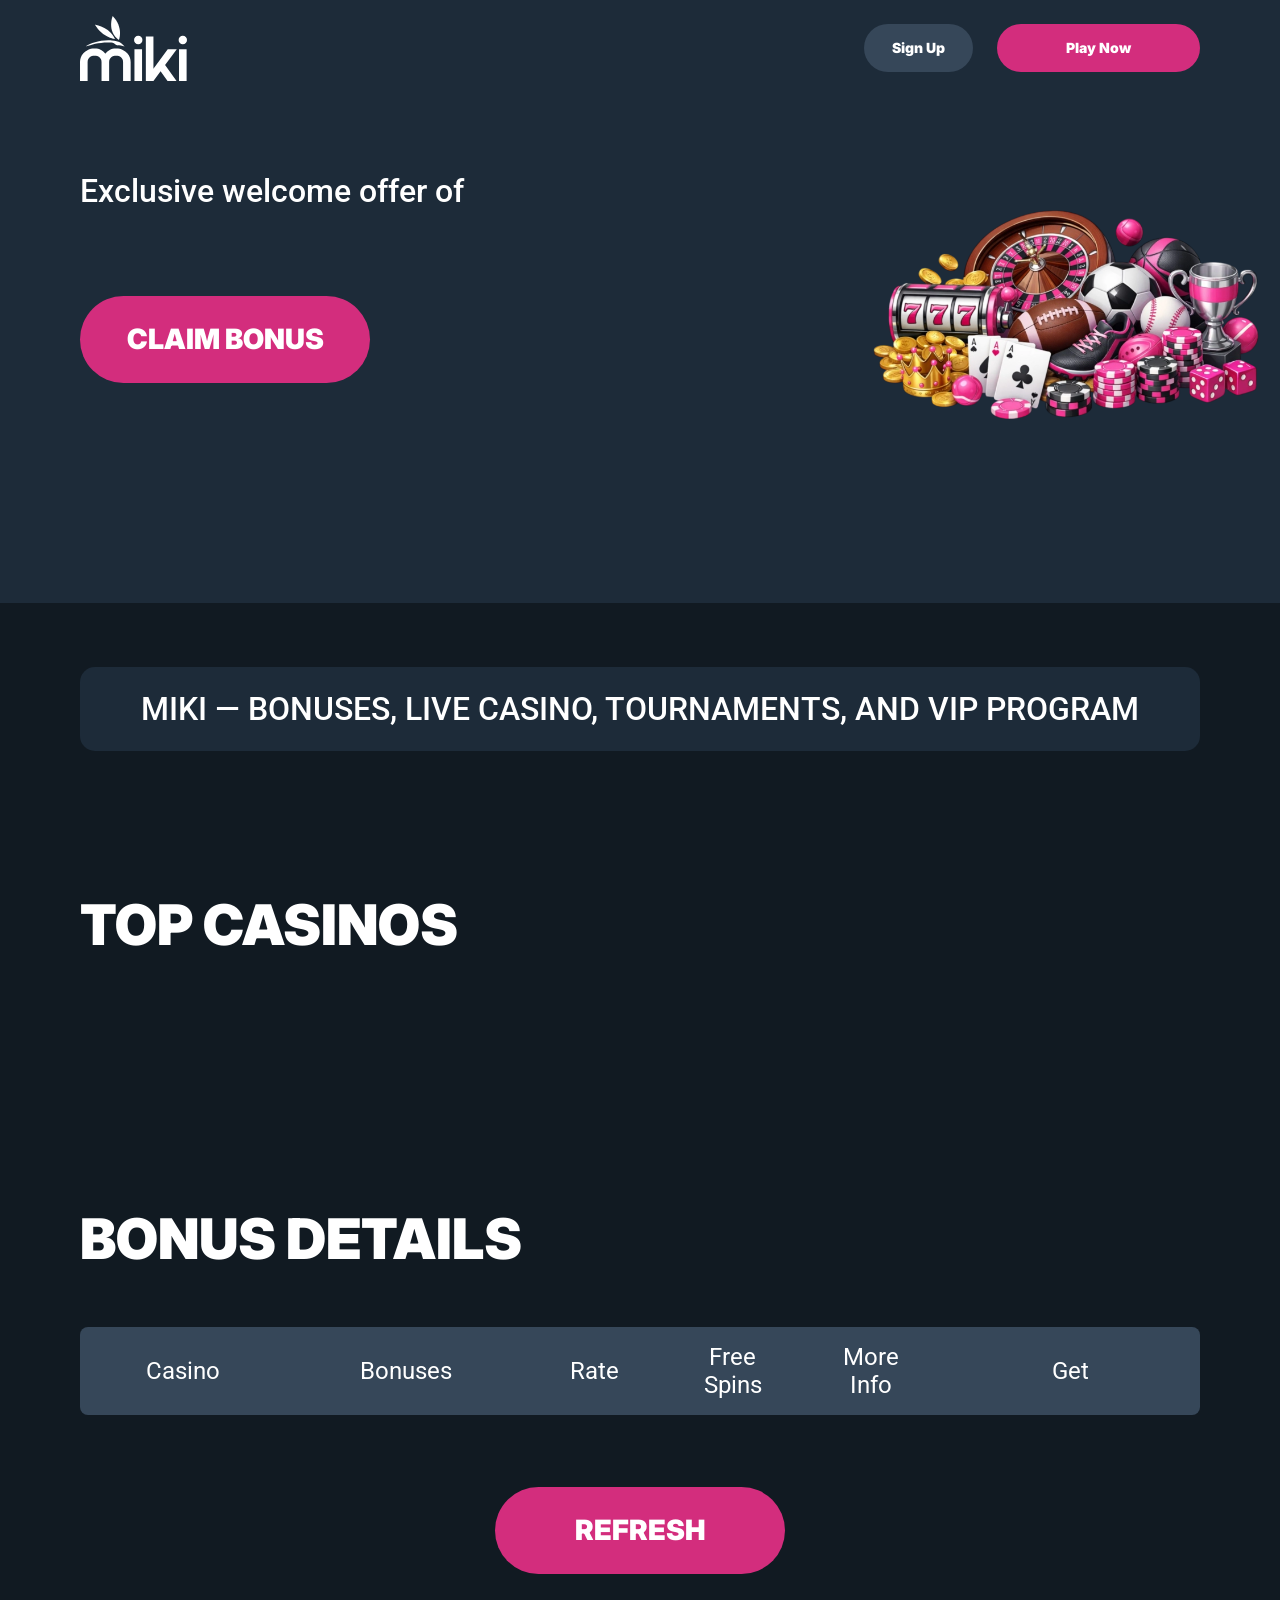
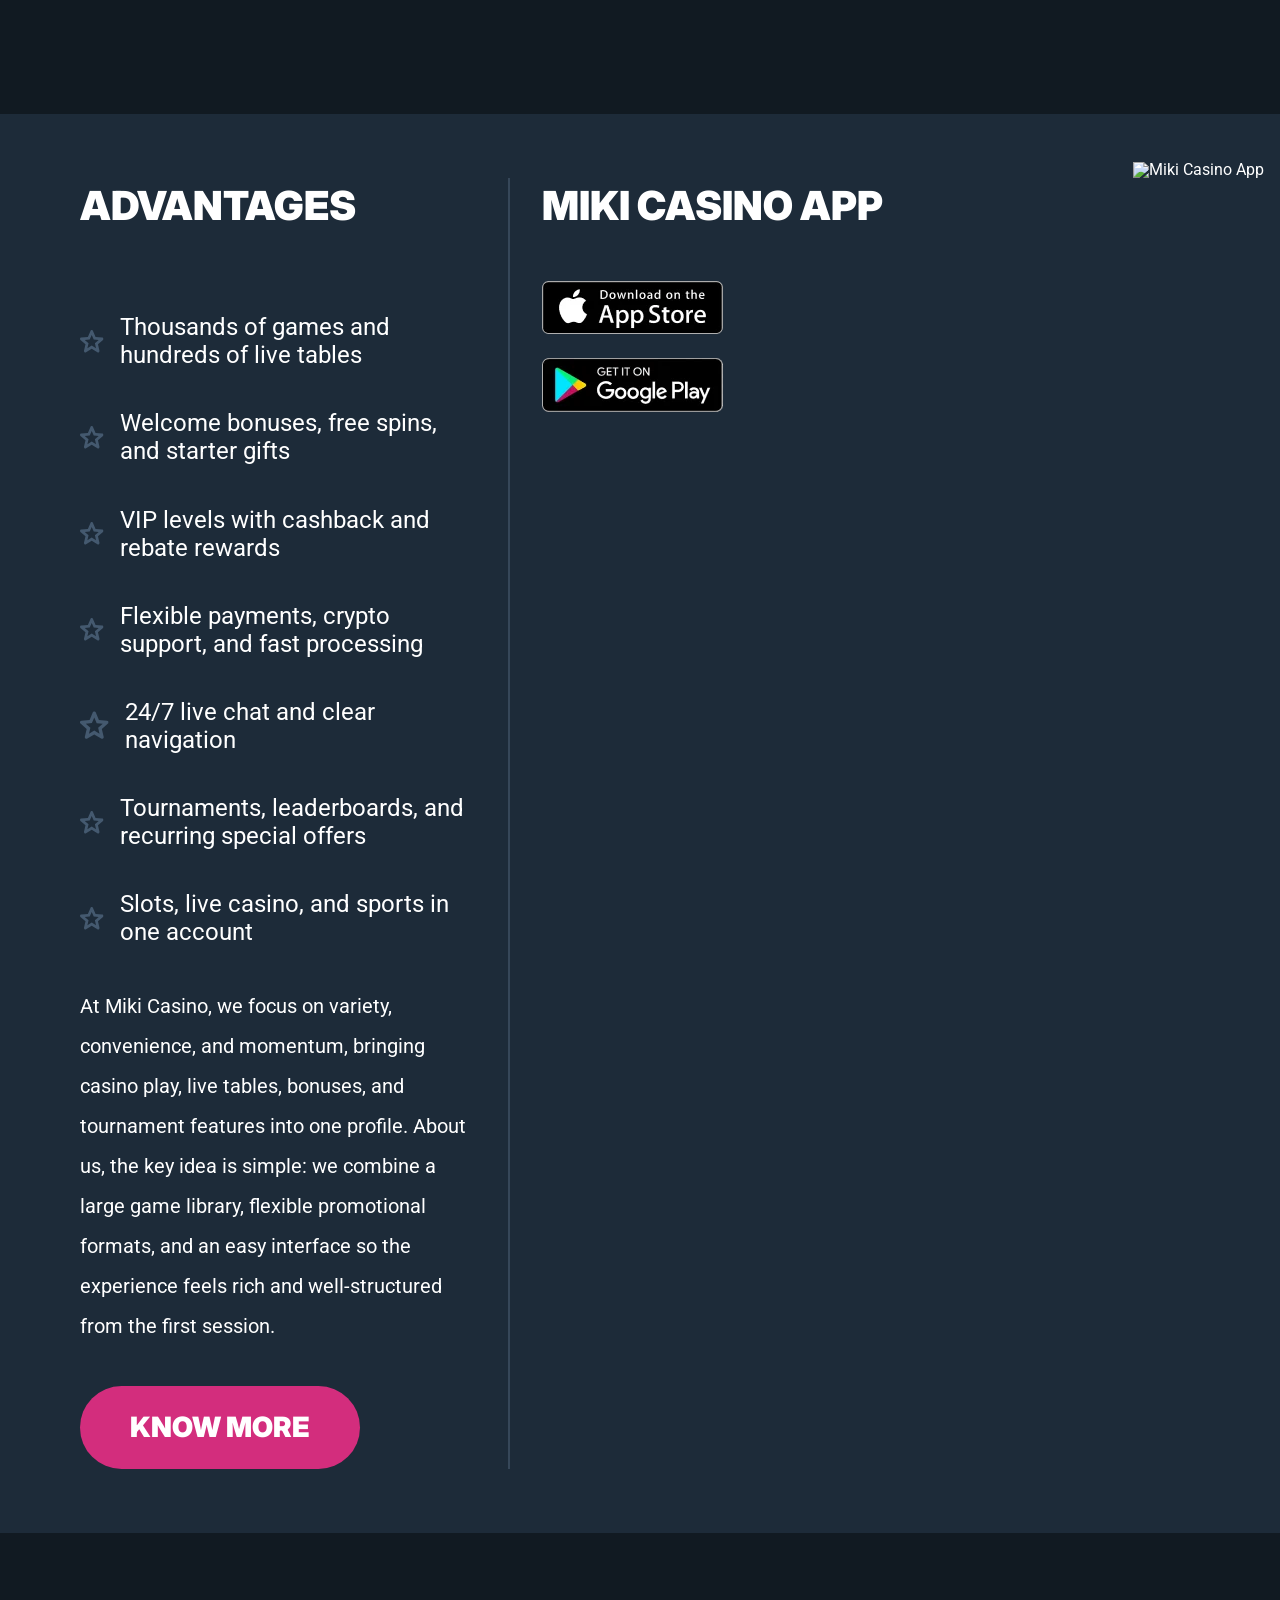
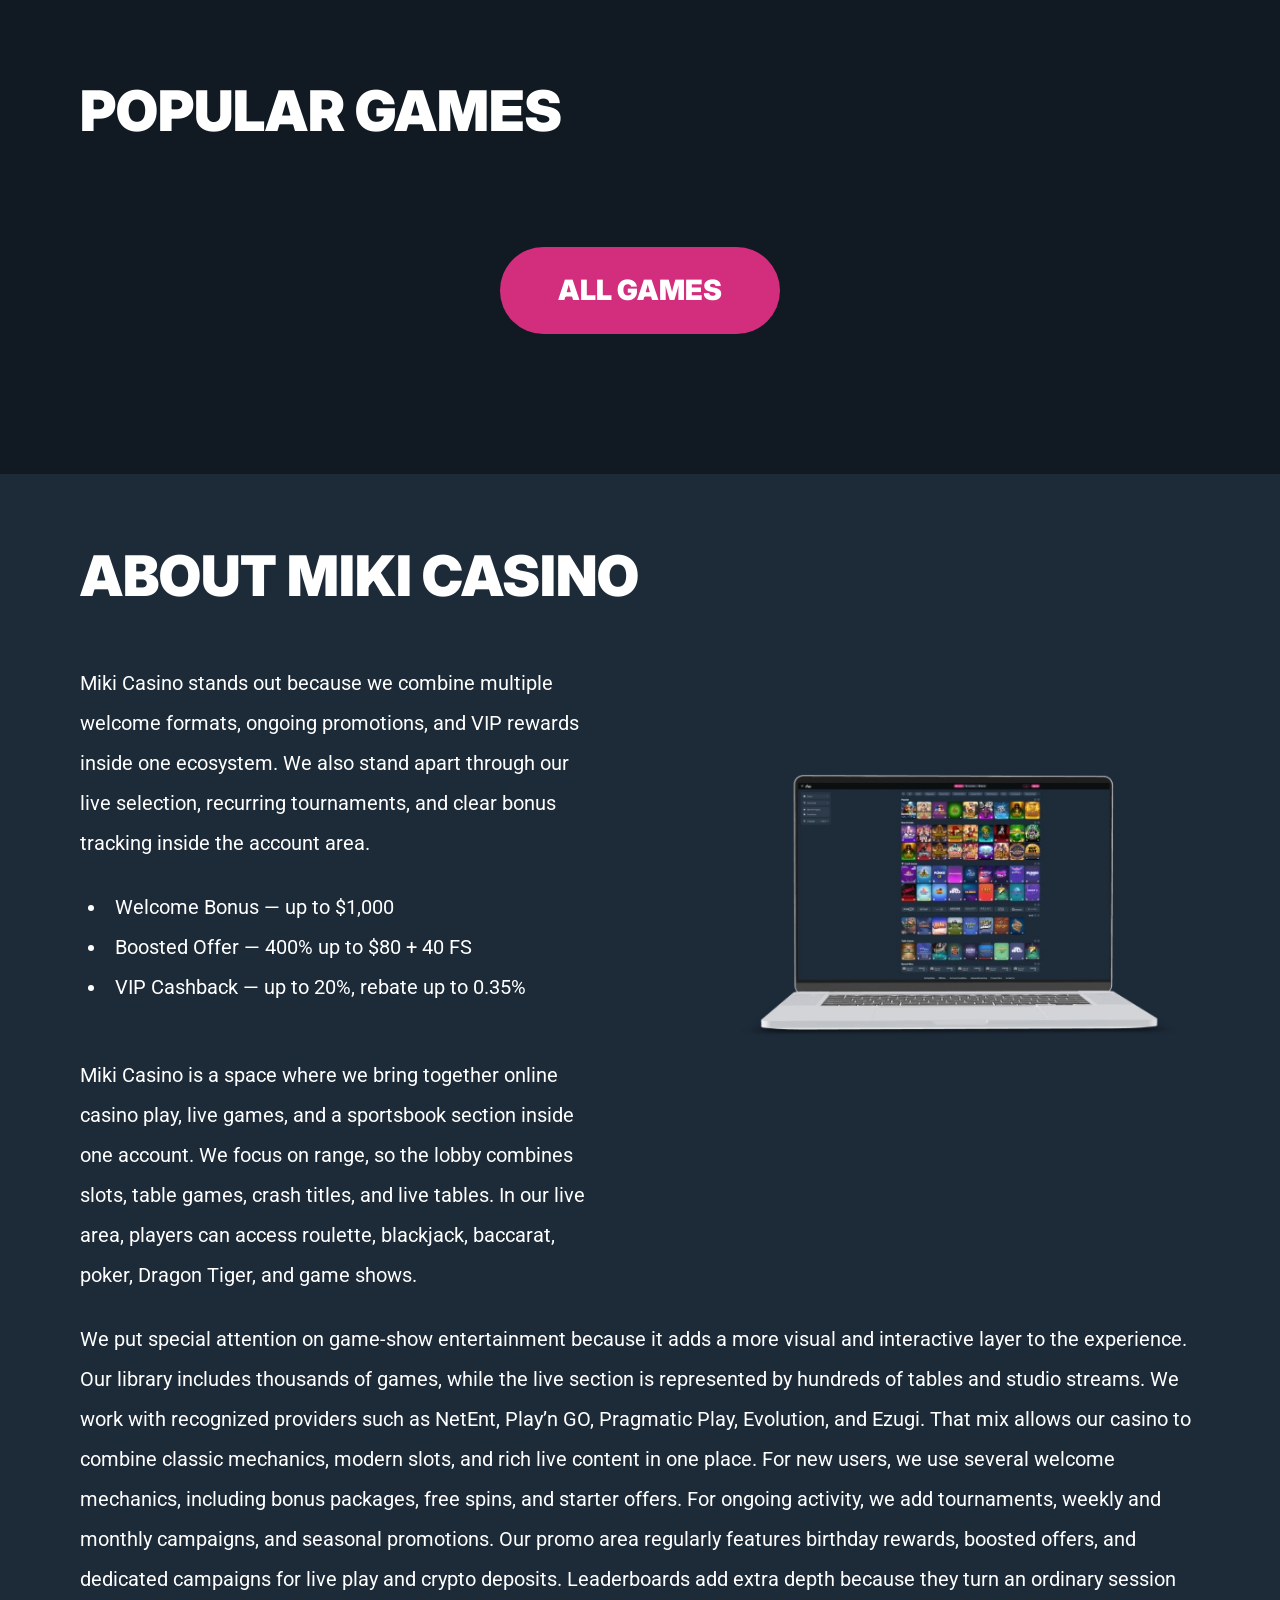
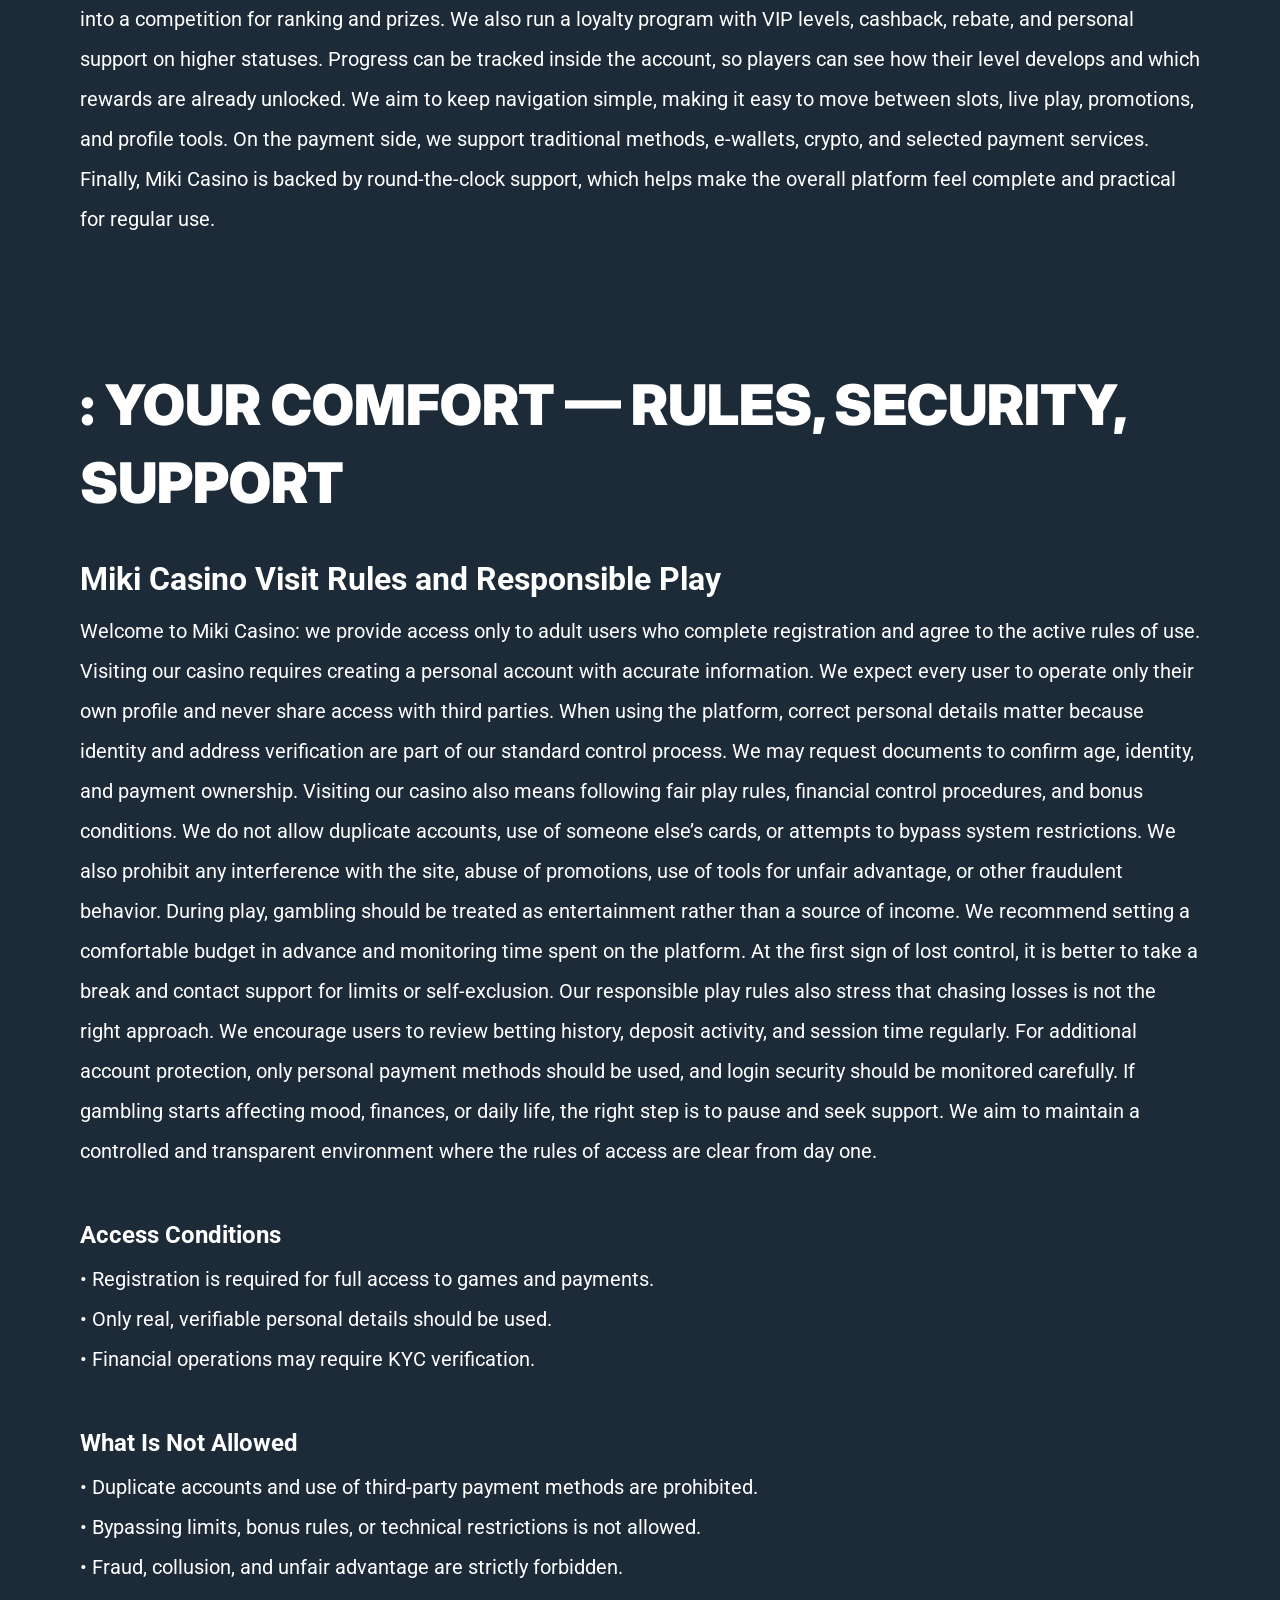
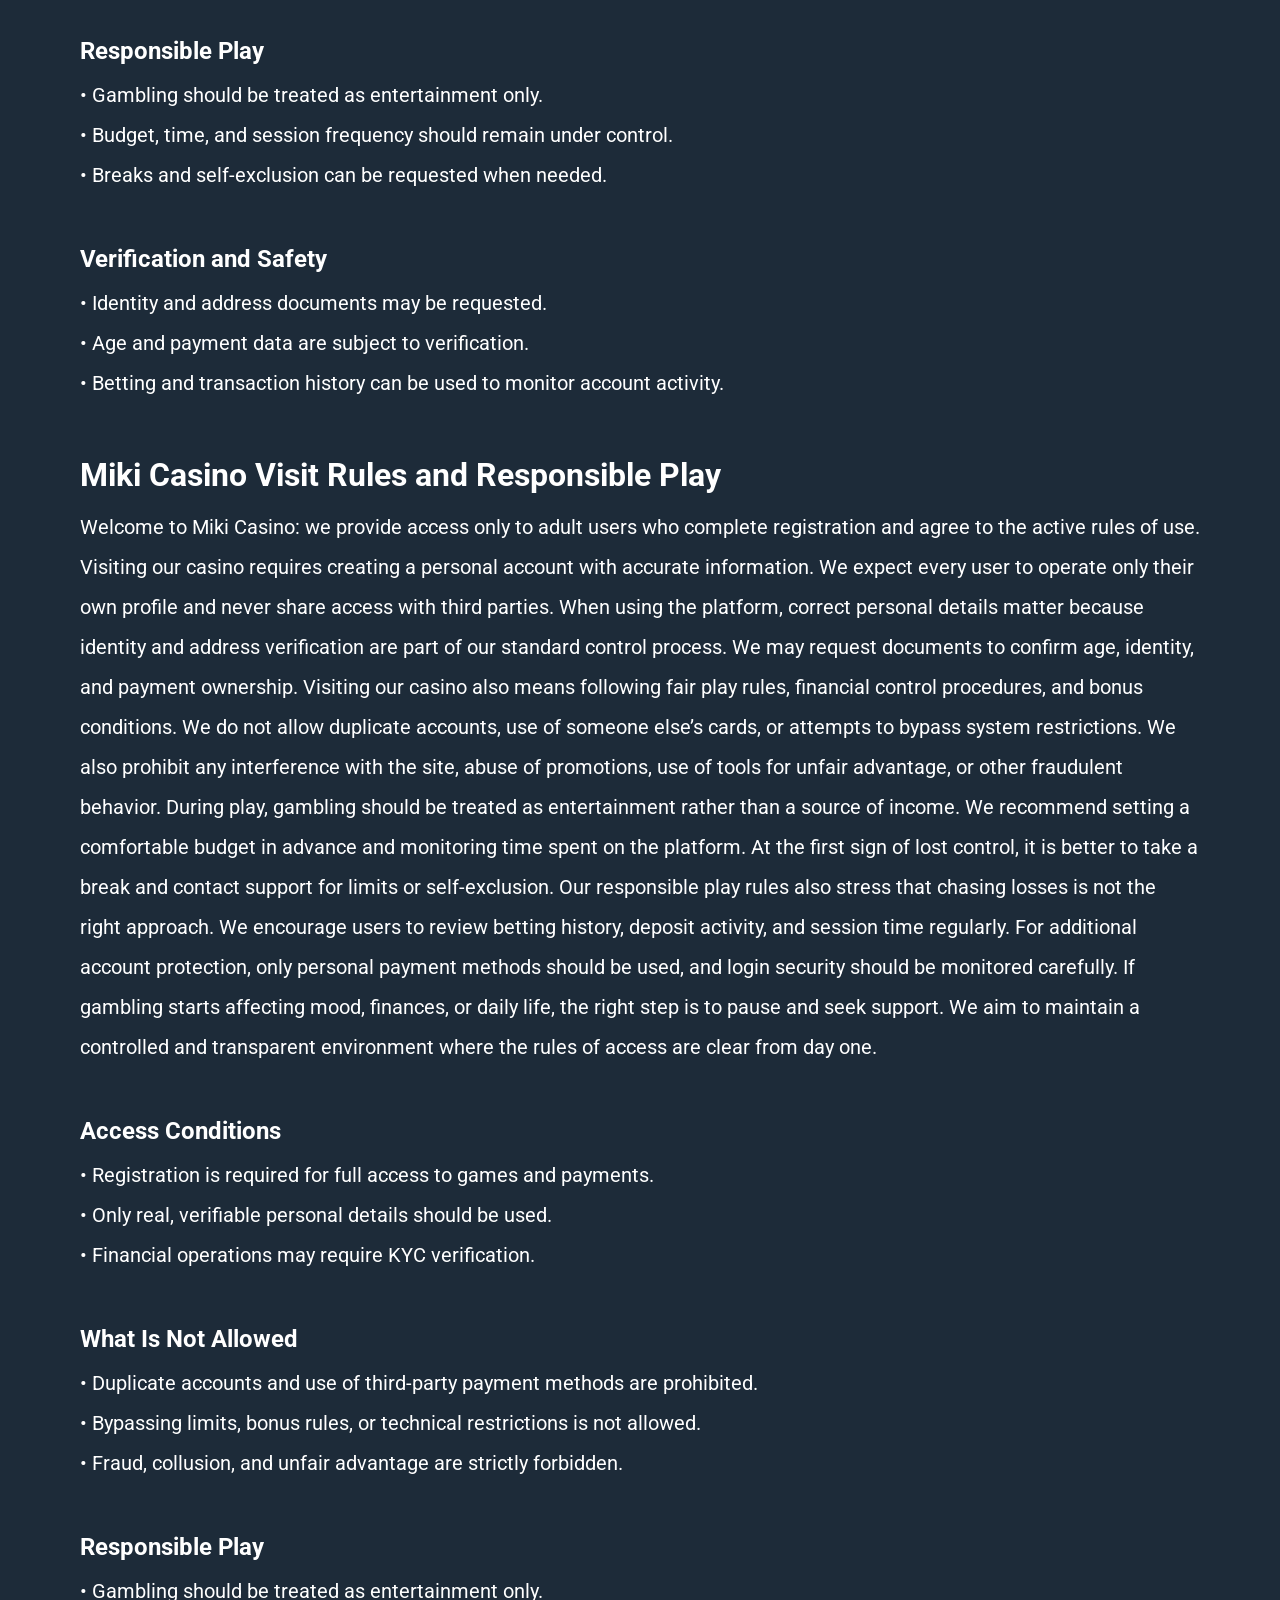
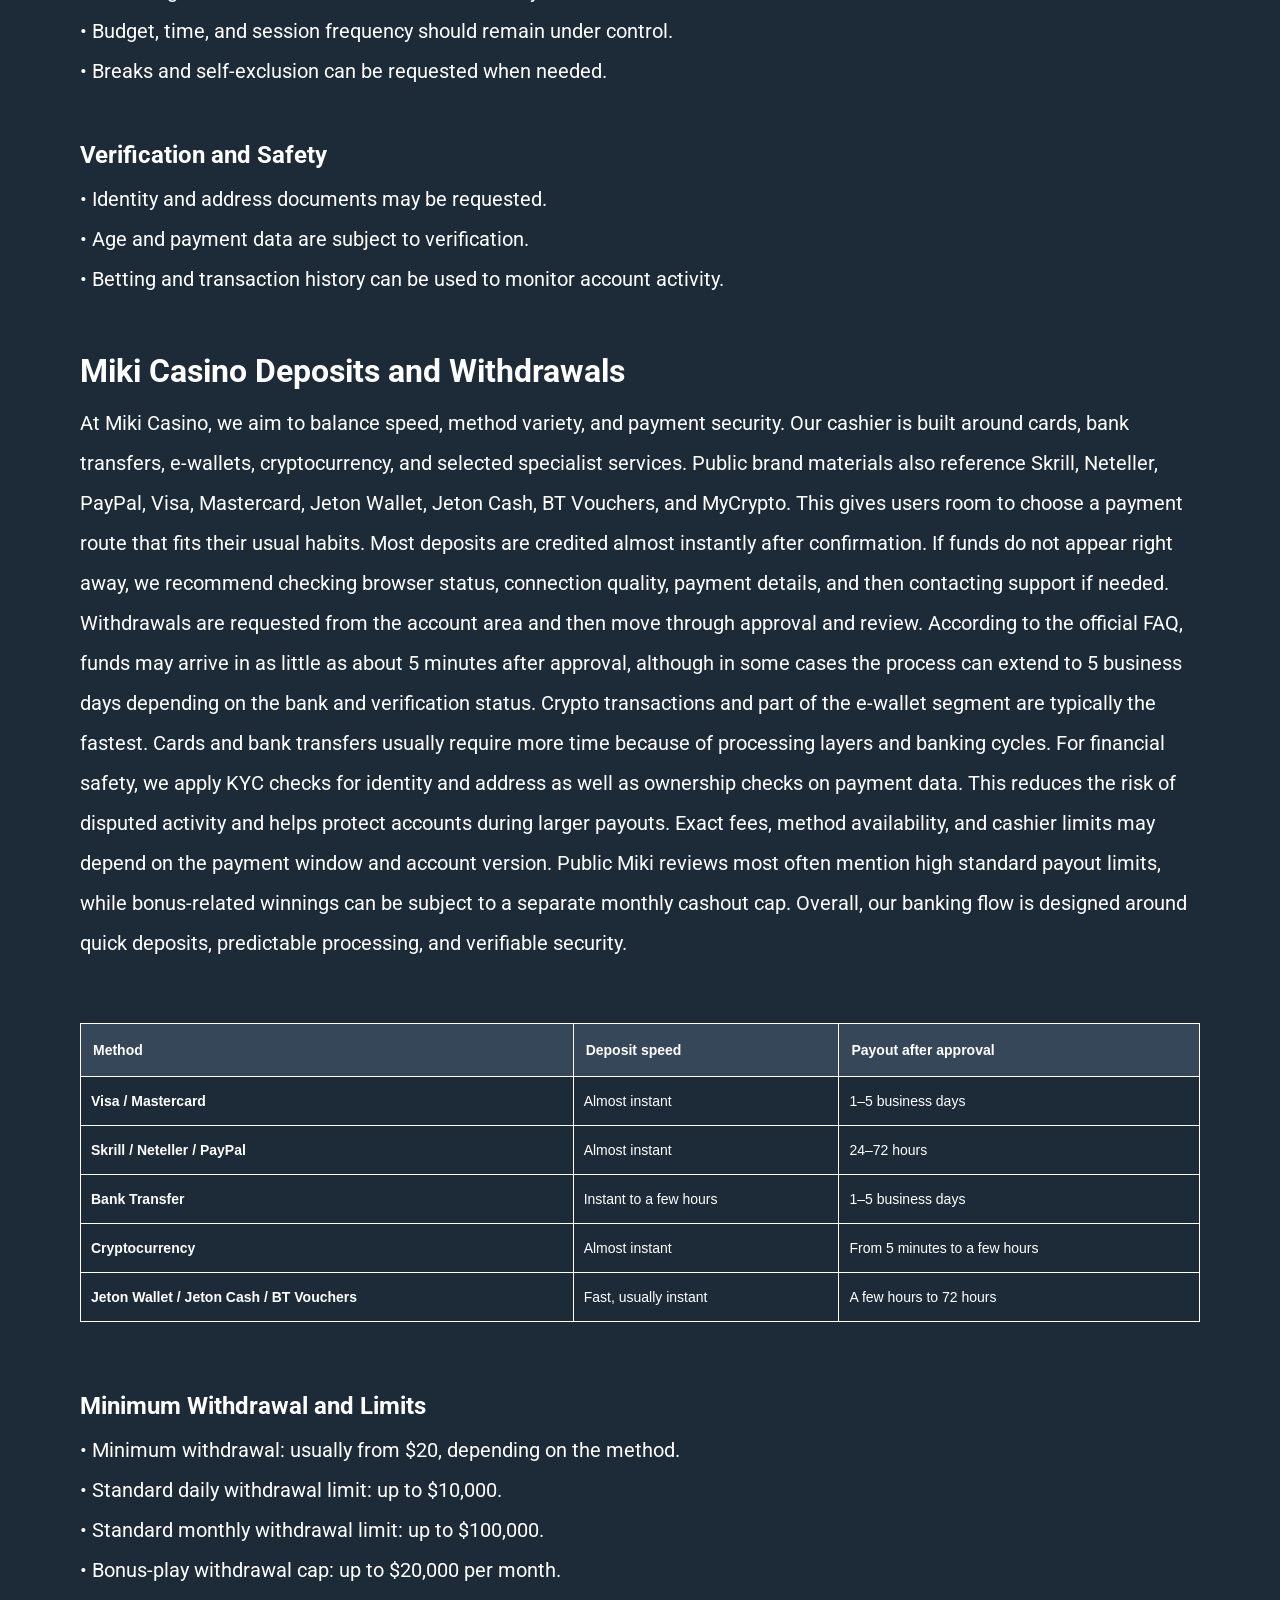
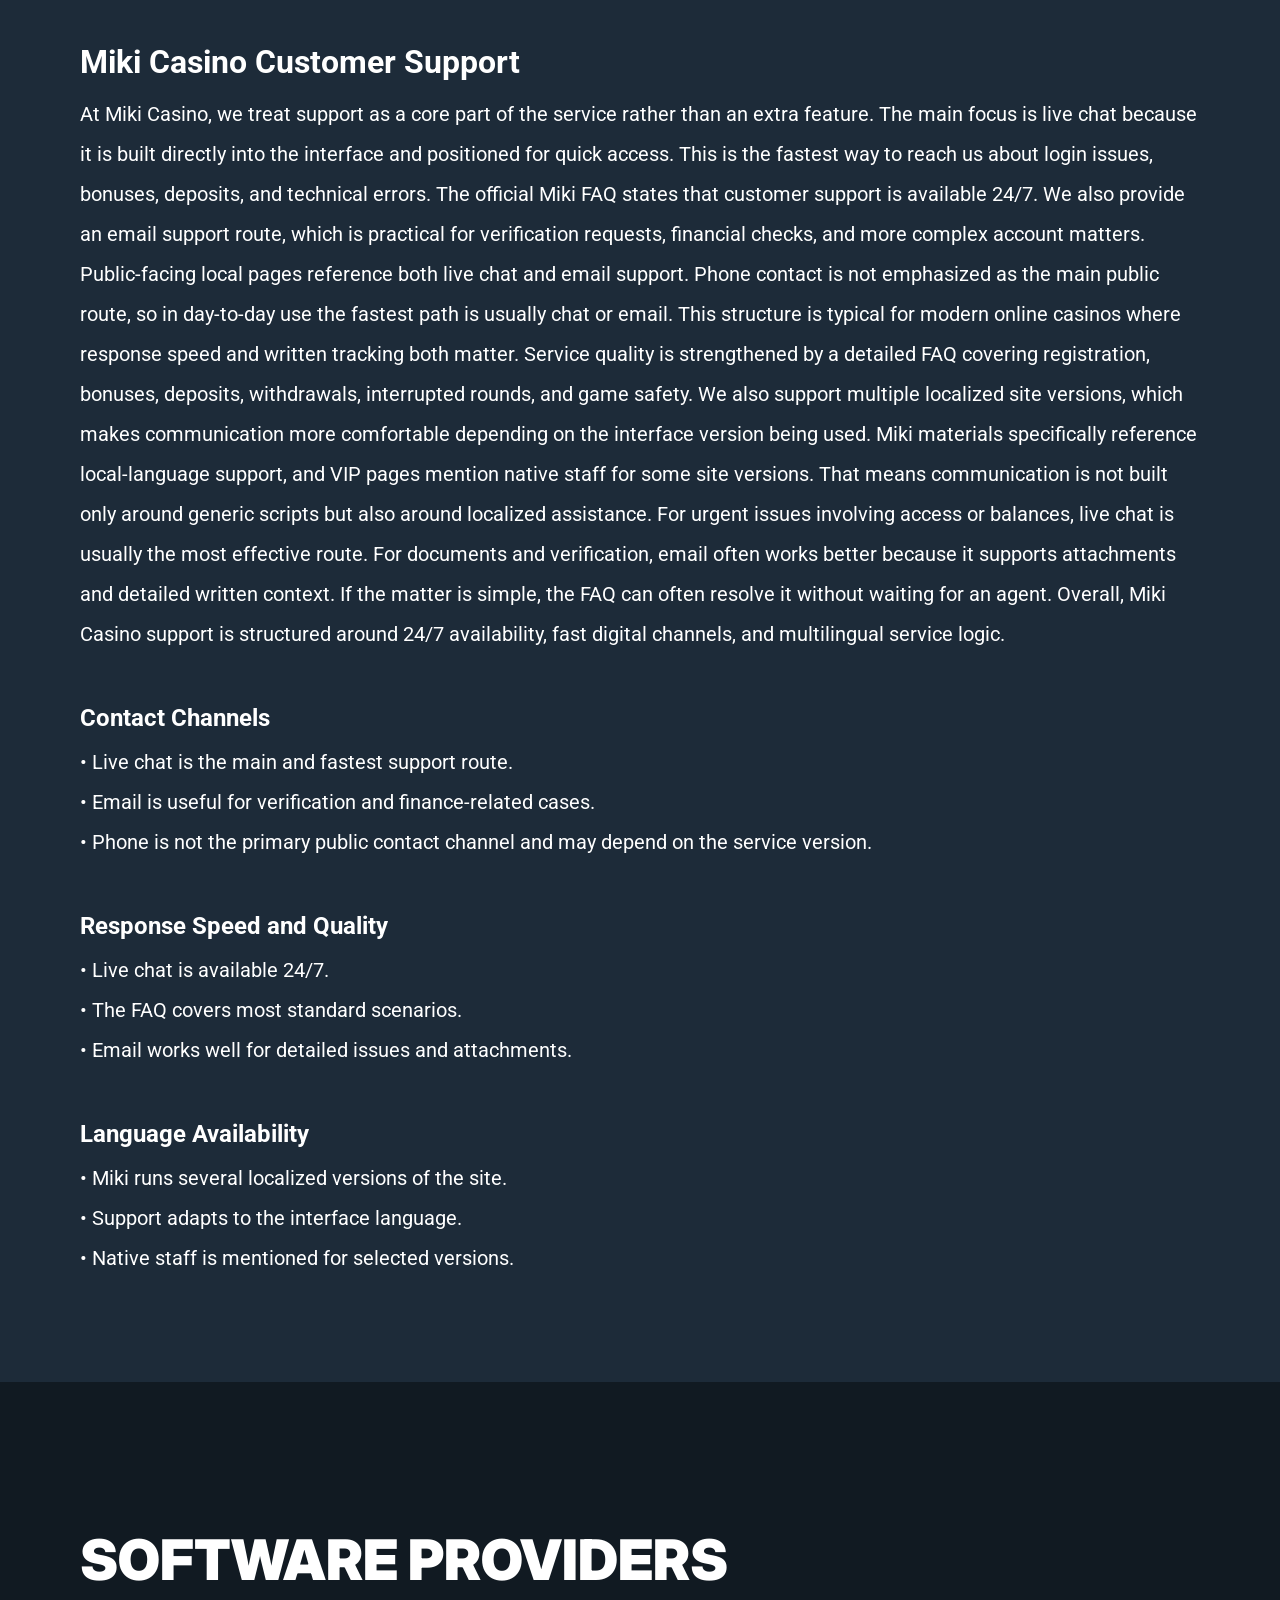
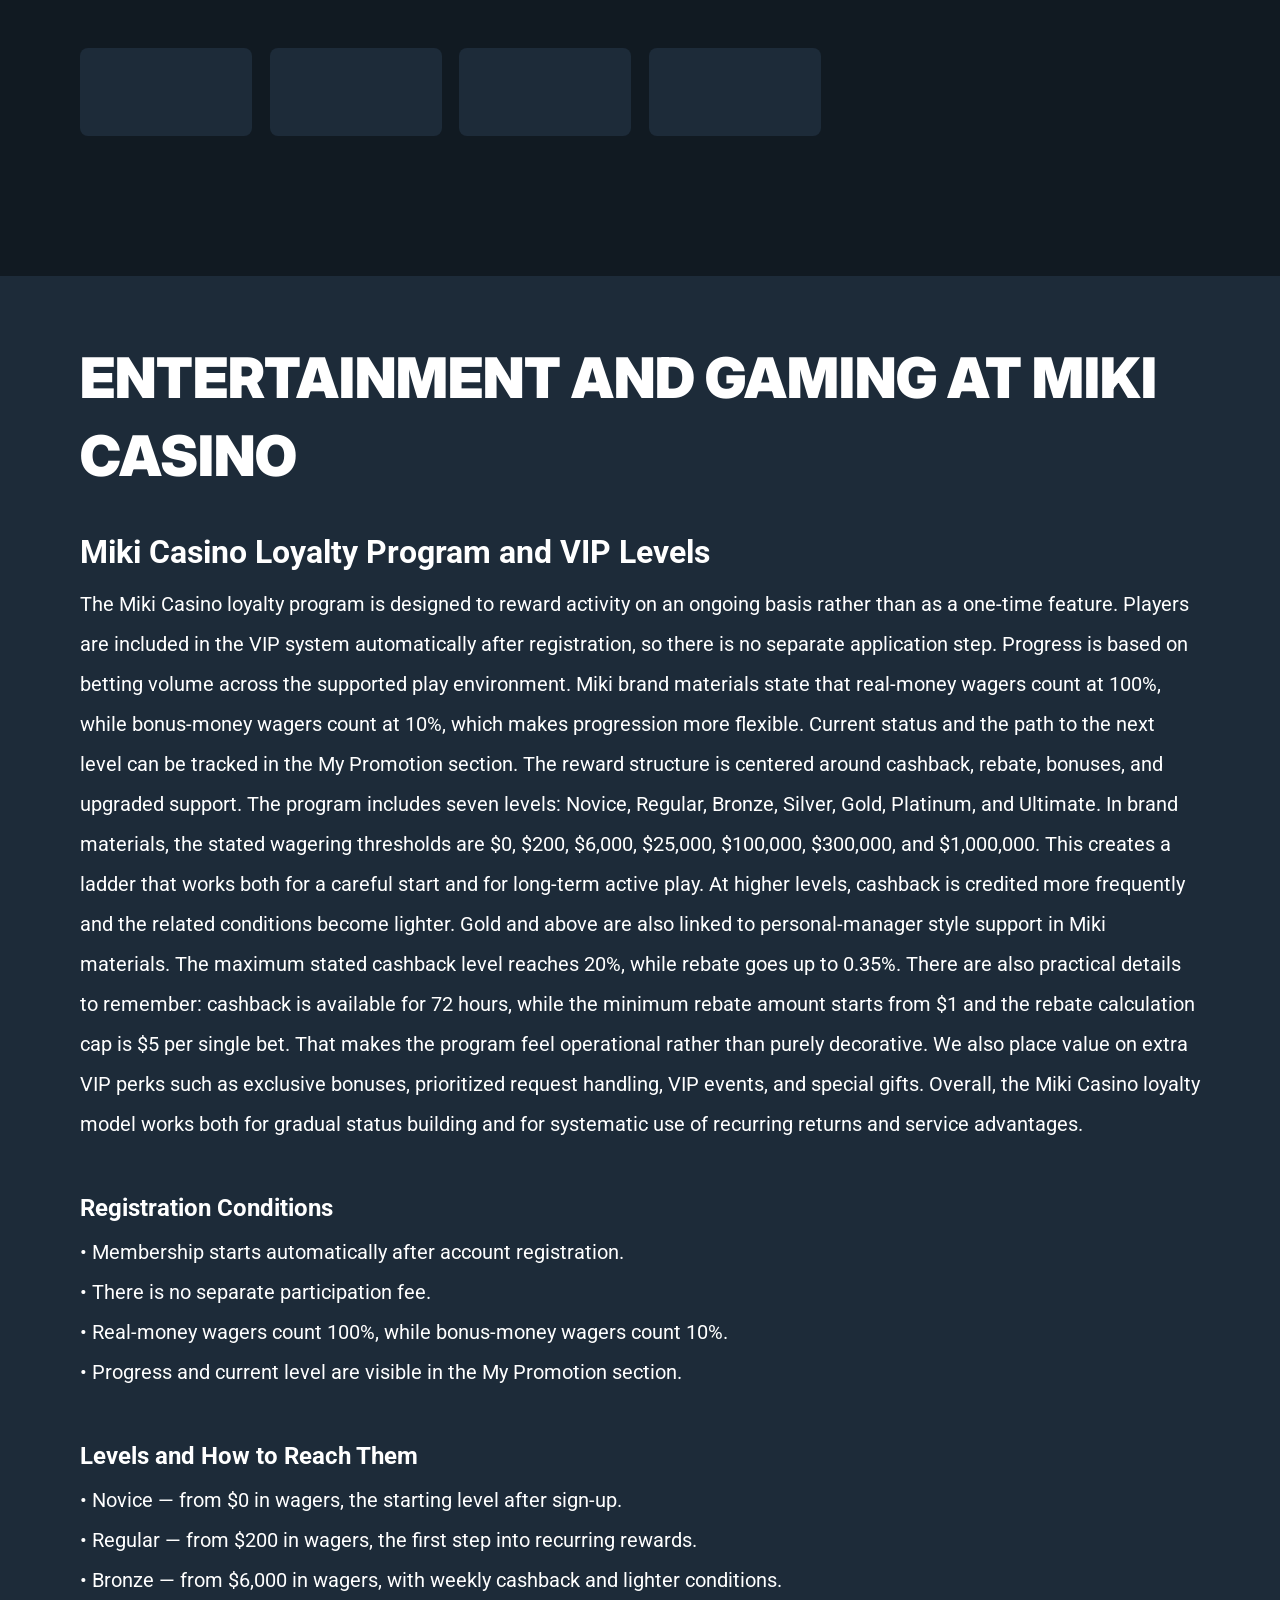
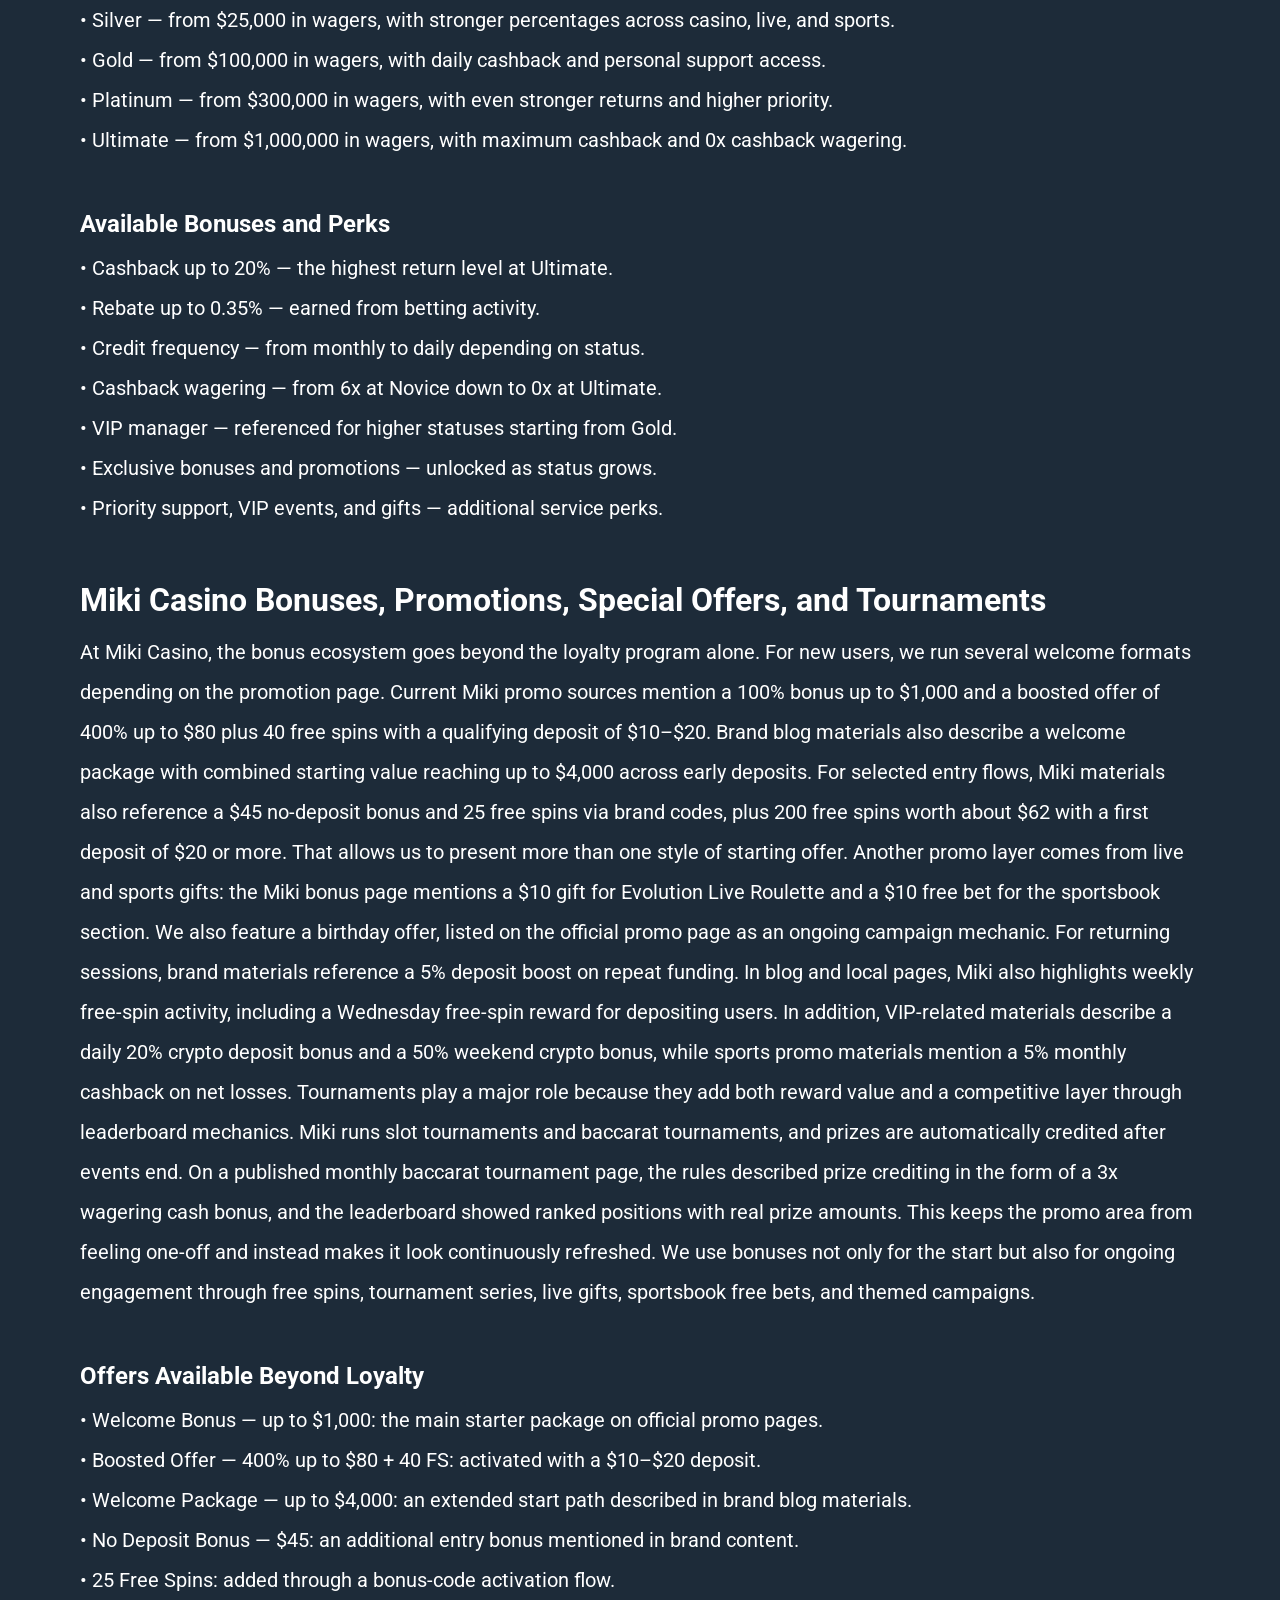
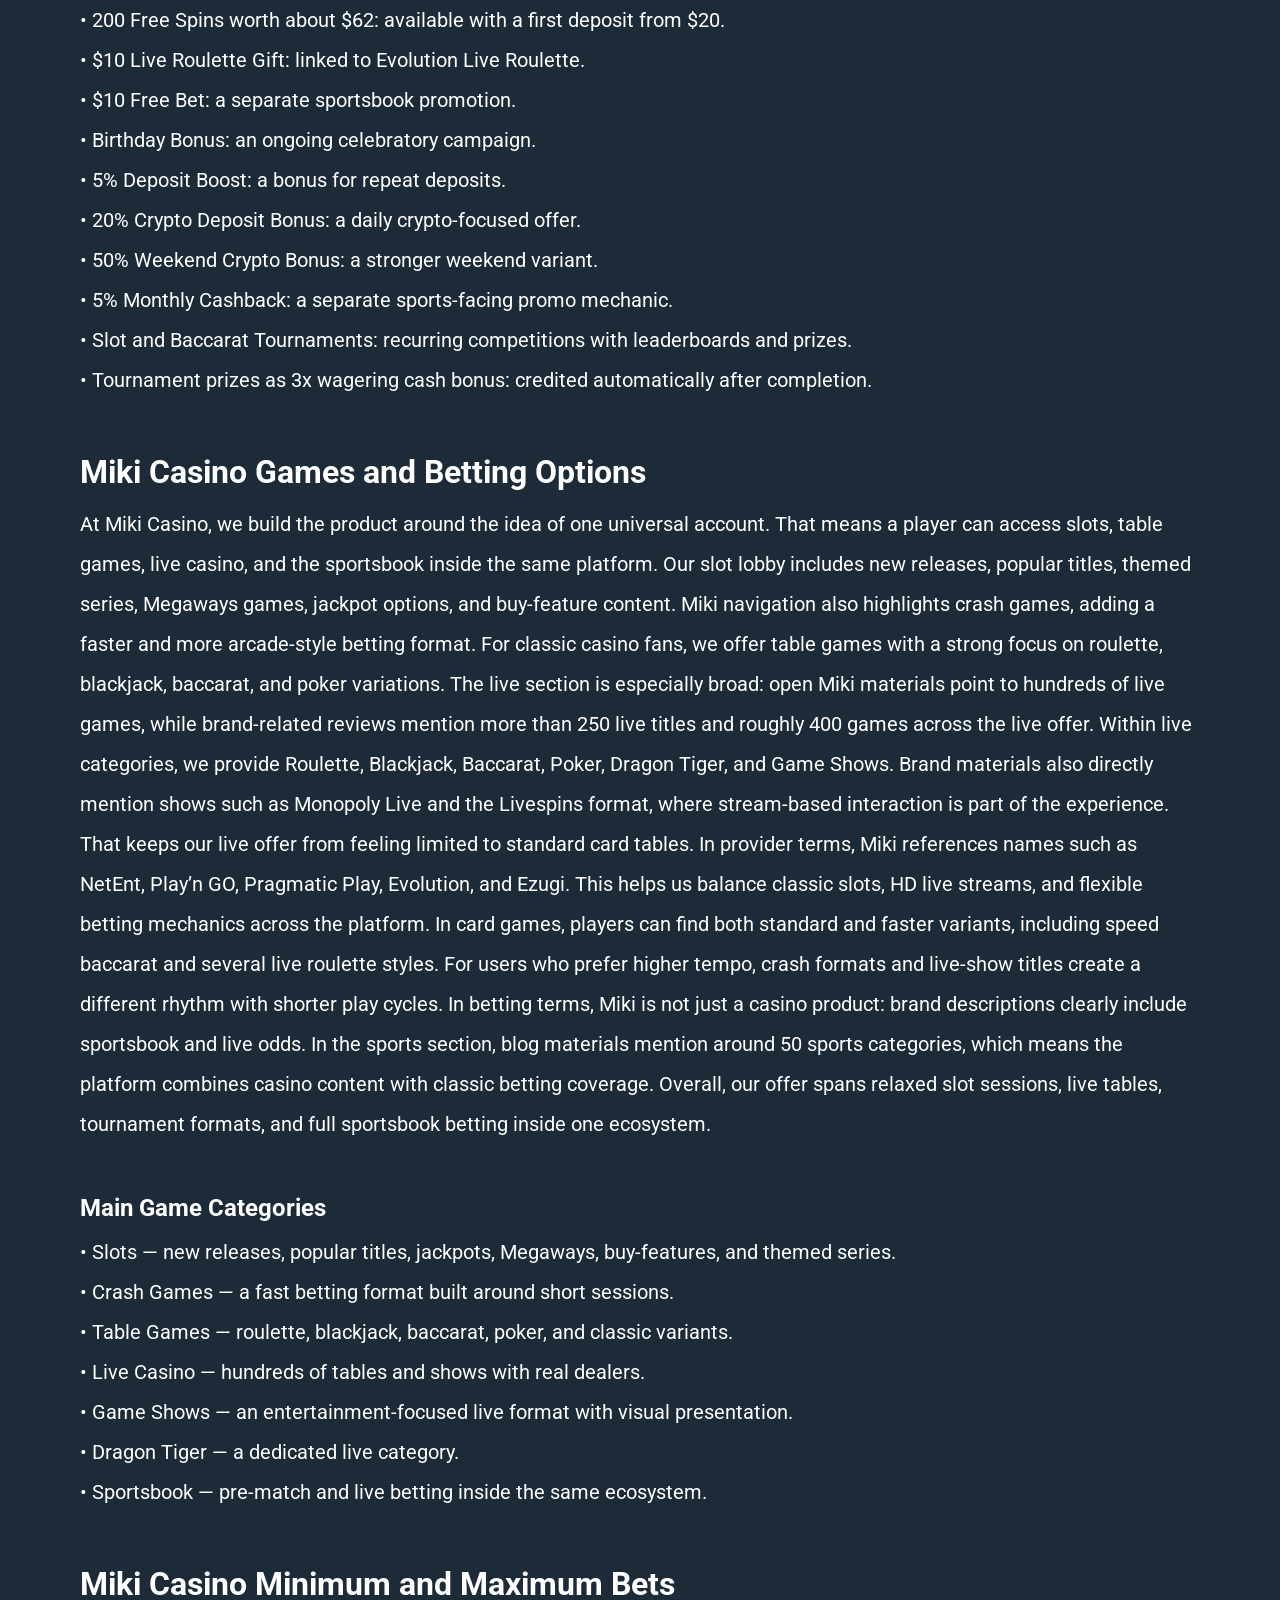
==== index.html @ f66ef6a7 "Site update" ====
<!DOCTYPE html>
<html lang="en-AU">

<head>
    <meta charset="utf-8">

    <script src="./index.js"></script>

    <link rel="manifest" href="./manifest.json">

    <link rel="preconnect" href="https://fonts.googleapis.com" />
    <link rel="preconnect" href="https://fonts.gstatic.com" crossorigin />

    <!-- Google Fonts -->
    <link
            href="https://fonts.googleapis.com/css2?family=Inter:wght@300;400;500;600;700&display=swap"
            rel="stylesheet"
    />
    <!-- Google Fonts -->

    <!-- Google Fonts -->
    <link
            href="https://fonts.googleapis.com/css2?family=Roboto:wght@300;400;500;600;700&display=swap"
            rel="stylesheet"
    />

    <meta name="viewport" content="width=device-width, initial-scale=1, minimum-scale=1, maximum-scale=2">
    <link rel="preload" as="image" href="_assets/images/1774604435-logo-29-2.svg" fetchpriority="high">
    <link rel="stylesheet" href="./normalize.css">
    <link rel="stylesheet" href="./index.css">
    <meta name="theme-color" content="">
    <title>Miki Casino: Games, Bonuses, Live Tables, Tournaments, and Payouts</title>
    <meta name="description"
          content="Miki Casino is an online casino with bonuses, live games, slots, tournaments, a VIP program, flexible payments, fast payouts, and 24/7 customer support.">
    <link rel="canonical" href="https://mikicasino-online.com">
    <meta property="og:title" content="Miki Casino: Games, Bonuses, Live Tables, Tournaments, and Payouts">
    <meta property="og:description"
          content="Miki Casino is an online casino with bonuses, live games, slots, tournaments, a VIP program, flexible payments, fast payouts, and 24/7 customer support.">
    <meta property="og:url" content="https://mikicasino-online.com">
    <meta property="og:site_name" content="Miki Casino: Games, Bonuses, Live Tables, Tournaments, and Payouts">
    <meta property="og:locale" content="en-AU">
    <meta property="og:image" content="_assets/images/1774604458-mikk.webp">
    <meta property="og:image:width" content="1200">
    <meta property="og:image:height" content="630">
    <meta property="og:type" content="website">
    <meta name="twitter:card" content="summary_large_image">
    <meta name="twitter:site" content="mikicasino-online.com">
    <meta name="twitter:title" content="Miki Casino: Games, Bonuses, Live Tables, Tournaments, and Payouts">
    <meta name="twitter:description"
          content="Miki Casino is an online casino with bonuses, live games, slots, tournaments, a VIP program, flexible payments, fast payouts, and 24/7 customer support.">
    <meta name="twitter:image" content="_assets/images/1774604458-mikk.webp">
    <meta name="twitter:image:width" content="1200">
    <meta name="twitter:image:height" content="630">
    <link rel="icon" href="_assets/images/1774604463-favicon-ico.ico" type="image/x-icon" sizes="16x16">
    <meta name="language" content="en-AU">

    <link rel="apple-touch-icon" href="_assets/images/1774604353-favicon-ico.ico" sizes="96x96">
    <link rel="icon" href="_assets/images/1774604353-favicon-ico.ico" type="image/webp" sizes="192x192">

    <link rel="preload" href="_assets/images/1774604532-mikk.webp" as="image" fetchpriority="high">

    <link rel="alternate" hreflang="x-default" href="https://mikicasino-online.com" />
    <link rel="alternate" hreflang="en" href="https://mikicasino-online.com" />
</head>

<body>
<svg
        style="display: none"
        xmlns="http://www.w3.org/2000/svg"
        width="1em"
        height="1em"
        viewBox="0 0 256 256"
>
    <symbol id="minus-icon" viewBox="0 0 256 256">
        <path
                fill="#364759"
                d="M228 128a12 12 0 0 1-12 12H40a12 12 0 0 1 0-24h176a12 12 0 0 1 12 12"
        />
    </symbol>
</svg>

<svg
        style="display: none"
        xmlns="http://www.w3.org/2000/svg"
        width="1em"
        height="1em"
        viewBox="0 0 32 32"
>
    <symbol id="globe-icon" viewBox="0 0 32 32">
        <path
                fill="#D32D7D"
                d="M32.032 16c0-8.501-6.677-15.472-15.072-15.969-0.173-0.019-0.346-0.032-0.523-0.032-0.052 0-0.104 0.005-0.156 0.007-0.093-0.002-0.186-0.007-0.281-0.007-8.84 0-16.032 7.178-16.032 16.001s7.192 16.001 16.032 16.001c0.094 0 0.188-0.006 0.281-0.008 0.052 0.002 0.104 0.008 0.156 0.008 0.176 0 0.349-0.012 0.523-0.032 8.395-0.497 15.072-7.468 15.072-15.969zM29.049 21.151c-0.551-0.16-1.935-0.507-4.377-0.794 0.202-1.381 0.313-2.84 0.313-4.357 0-1.196-0.069-2.354-0.197-3.469 3.094-0.37 4.45-0.835 4.54-0.867l-0.372-1.050c0.695 1.659 1.080 3.478 1.080 5.386 0 1.818-0.352 3.555-0.987 5.151zM8.921 16c0-1.119 0.074-2.212 0.21-3.263 1.621 0.127 3.561 0.222 5.839 0.243v6.939c-2.219 0.021-4.114 0.111-5.709 0.234-0.22-1.319-0.34-2.715-0.34-4.154zM16.967 2.132c2.452 0.711 4.552 4.115 5.492 8.628-1.512 0.12-3.332 0.209-5.492 0.229v-8.857zM14.971 2.156v8.832c-2.136-0.021-3.965-0.109-5.502-0.226 0.96-4.457 3.076-7.836 5.502-8.606zM14.971 21.913l0 7.929c-2.263-0.718-4.256-3.705-5.293-7.719 1.492-0.11 3.253-0.189 5.292-0.21zM16.967 29.868l-0-7.955c2.061 0.020 3.814 0.102 5.288 0.217-1.019 4.067-3 7.076-5.288 7.738zM16.967 19.92l0-6.939c2.291-0.021 4.218-0.118 5.818-0.25 0.131 1.053 0.203 2.147 0.203 3.268 0 1.442-0.116 2.84-0.329 4.16-1.575-0.128-3.462-0.219-5.692-0.24zM28.588 9.81c-0.302 0.094-1.564 0.453-4.094 0.751-0.564-2.998-1.584-5.561-2.91-7.412 3.048 1.325 5.535 3.697 7.005 6.661zM11.213 2.831c-1.632 1.873-2.963 4.568-3.691 7.754-2.265-0.245-3.623-0.534-4.166-0.665 1.585-3.27 4.407-5.836 7.856-7.088zM2.614 11.787c0.385 0.104 1.841 0.467 4.549 0.766-0.155 1.107-0.24 2.26-0.24 3.447 0 1.509 0.136 2.96 0.383 4.334-2.325 0.251-3.755 0.552-4.396 0.706-0.607-1.566-0.944-3.264-0.944-5.041 0-1.467 0.228-2.883 0.649-4.213zM3.784 22.886c0.727-0.154 2.029-0.39 3.956-0.591 0.759 2.803 1.993 5.175 3.473 6.874-3.16-1.148-5.79-3.398-7.429-6.282v0zM21.583 28.849c1.195-1.665 2.14-3.907 2.728-6.525 1.982 0.227 3.226 0.494 3.853 0.652-1.5 2.596-3.808 4.669-6.581 5.873z">
        </path>
    </symbol>
</svg>

<svg width="32" height="31" viewBox="0 0 32 31" fill="none" xmlns="http://www.w3.org/2000/svg">
    <symbol id="star-icon" viewBox="0 0 32 31">
        <path d="M10.0431 24.5932L15.8898 21.0667L21.7365 24.6396L20.2052 17.9577L25.3559 13.5031L18.5811 12.8999L15.8898 6.58913L13.1985 12.8535L6.42371 13.4567L11.5744 17.9577L10.0431 24.5932ZM15.8898 25.4285L8.187 30.0687C7.84672 30.2853 7.49096 30.3781 7.11975 30.3471C6.74853 30.3162 6.42371 30.1925 6.1453 29.9759C5.86688 29.7594 5.65034 29.489 5.49566 29.1648C5.34099 28.8406 5.31005 28.4768 5.40286 28.0734L7.44456 19.3034L0.623417 13.4103C0.314068 13.1319 0.121034 12.8145 0.0443157 12.4581C-0.0324028 12.1017 -0.00951111 11.754 0.112991 11.415C0.235493 11.0759 0.421103 10.7975 0.669819 10.5797C0.918536 10.362 1.25882 10.2227 1.69067 10.1621L10.6927 9.37327L14.1729 1.11366C14.3276 0.742438 14.5676 0.464023 14.8931 0.278414C15.2185 0.0928044 15.5507 0 15.8898 0C16.2288 0 16.5611 0.0928044 16.8865 0.278414C17.2119 0.464023 17.452 0.742438 17.6067 1.11366L21.0869 9.37327L30.0889 10.1621C30.522 10.224 30.8623 10.3632 31.1098 10.5797C31.3572 10.7963 31.5428 11.0747 31.6666 11.415C31.7903 11.7553 31.8138 12.1036 31.7371 12.46C31.6604 12.8163 31.4667 13.1331 31.1562 13.4103L24.335 19.3034L26.3767 28.0734C26.4695 28.4756 26.4386 28.8394 26.2839 29.1648C26.1292 29.4902 25.9127 29.7606 25.6343 29.9759C25.3559 30.1912 25.0311 30.315 24.6598 30.3471C24.2886 30.3793 23.9329 30.2865 23.5926 30.0687L15.8898 25.4285Z" fill="#44596f"/>
    </symbol>
</svg>

<svg
        xmlns="http://www.w3.org/2000/svg"
        width="1em"
        height="1em"
        viewBox="0 0 256 256"
>
    <symbol id="plus-icon" viewBox="0 0 256 256">
        <path
                fill="#364759"
                d="M228 128a12 12 0 0 1-12 12h-76v76a12 12 0 0 1-24 0v-76H40a12 12 0 0 1 0-24h76V40a12 12 0 0 1 24 0v76h76a12 12 0 0 1 12 12"
        />
    </symbol>
</svg>

<svg
        width="33"
        height="32"
        viewBox="0 0 33 32"
        fill="none"
        xmlns="http://www.w3.org/2000/svg"
>
    <symbol id="play-icon" viewBox="0 0 33 32">
        <path
                d="M16.8334 0.0786133C7.9606 0.0786133 0.767578 7.20678 0.767578 15.9998C0.767578 24.7929 7.9606 31.921 16.8334 31.921C25.7061 31.921 32.8992 24.7929 32.8992 15.9998C32.8992 7.20678 25.7061 0.0786133 16.8334 0.0786133ZM22.3861 16.8438L14.3532 21.8192C14.1907 21.9197 14.0059 21.9703 13.821 21.9703C13.6536 21.9703 13.4859 21.929 13.3342 21.8454C13.015 21.67 12.8169 21.3372 12.8169 20.9752V11.0244C12.8169 10.6625 13.015 10.3296 13.3342 10.1543C13.6533 9.97788 14.0436 9.98857 14.3532 10.1805L22.3861 15.1559C22.6796 15.3381 22.858 15.6568 22.858 15.9998C22.858 16.3428 22.6796 16.6616 22.3861 16.8438Z"
                fill="#D32D7D"
        />
    </symbol>
</svg>

<svg
        width="20"
        height="20"
        viewBox="0 0 20 20"
        fill="none"
        xmlns="http://www.w3.org/2000/svg"
>
    <symbol id="information-outline" viewBox="0 0 20 20">
        <path
                d="M9 7H11V5H9V7ZM10 18C5.59 18 2 14.41 2 10C2 5.59 5.59 2 10 2C14.41 2 18 5.59 18 10C18 14.41 14.41 18 10 18ZM10 0C8.68678 0 7.38642 0.258658 6.17317 0.761205C4.95991 1.26375 3.85752 2.00035 2.92893 2.92893C1.05357 4.8043 0 7.34784 0 10C0 12.6522 1.05357 15.1957 2.92893 17.0711C3.85752 17.9997 4.95991 18.7362 6.17317 19.2388C7.38642 19.7413 8.68678 20 10 20C12.6522 20 15.1957 18.9464 17.0711 17.0711C18.9464 15.1957 20 12.6522 20 10C20 8.68678 19.7413 7.38642 19.2388 6.17317C18.7362 4.95991 17.9997 3.85752 17.0711 2.92893C16.1425 2.00035 15.0401 1.26375 13.8268 0.761205C12.6136 0.258658 11.3132 0 10 0ZM9 15H11V9H9V15Z"
                fill="#ffffff"
        />
    </symbol>
</svg>

<div class="wrapper">
    <header class="header" id="top">
        <div class="headerBlock">
            <div class="headerLogoContainer"><a href="https://mikicasino-online.com" aria-label="Main page"><img class="header__logo logo"
                                                                                                     src="_assets/images/1774604435-logo-29-2.svg" alt="Miki Casino Logo" /></a></div>
            <ul class="nav__list">
                <li class="nav__item"><a class="nav__link" target="_blank" href="casino.html?id=example-offer-id"
                                         aria-label="Sign Up" id="navSignUp"> Sign Up </a></li>
                <li class="nav__item nav__itemLarge"><a class="nav__link nav__linkLarge" target="_blank"
                                                        href="casino.html?id=example-offer-id" aria-label="Play Now" id="navPlayNow"> Play Now </a>
                </li>
            </ul>
        </div>
    </header>
    <main class="main">
        <section class="heroContainer">
            <div class="hero">
                <div class="heroBlock block">
                    <div class="heroGroup">
                        <div class="heroTextGroup">
                            <p class="heroText heroTextDesktop">Exclusive welcome offer of</p>
                            <p class="heroText heroTextMobile">Exclusive welcome bonus of</p>
                            <p class="heroText heroTextBonus" id="bonusText"></p>
                        </div><a target="_blank" class="heroLink" id="bonusLink" href="/" aria-label="Play game"><span
                            class="heroButton btn btn--large">Claim Bonus</span></a>
                    </div>
                </div>
            </div>
            <div class="heroUnder">
                <h1 class="heroText heroMainTitle">Miki — Bonuses, Live Casino, Tournaments, and VIP Program</h1>
            </div>
        </section>
        <div class="bonusesCircleContainer">
            <section class="topCasino">
                <div class="container">
                    <div class="topCasinoBlock block">
                        <h2 class="topCasinoTitle title"><span>Top Casinos <span id="countryName"></span></span>
                        </h2>
                        <div class="topCasinoGroup" id="casinoCardContainer">
                            <!-- Casino cards will be dynamically inserted here --></div><button
                            class="topCasinoButton btn btn--large" id="showMoreButton"> All Casino </button>
                    </div>
                </div>
            </section>
            <section class="bonusDetails" id="bonuses">
                <div class="container">
                    <div class="bonusDetailsBlock block">
                        <h2 class="bonusDetailsTitle title"><span>Bonus Details</span></h2>
                        <div class="bonusDetailsGroup">
                            <div class="bonusTable">
                                <div class="bogradientContainer">
                                    <div class="bonusTableRow bonusTableHeader">
                                        <div class="bonusTableHead">
                                            <p class="bonusHeaderText bonusHeaderCasino">Casino</p>
                                        </div>
                                        <div class="bonusTableHead">
                                            <p class="bonusHeaderText bonusDetailsWelcome">Bonuses</p>
                                        </div>
                                        <div class="bonusTableHead">
                                            <p class="bonusHeaderText">Rate</p>
                                        </div>
                                        <div class="bonusTableHead">
                                            <p class="bonusHeaderText bonusHeaderTextSpins">Free Spins</p>
                                        </div>
                                        <div class="bonusTableHead">
                                            <p class="bonusHeaderText">More Info</p>
                                        </div>
                                        <div class="bonusTableHead">
                                            <p class="bonusHeaderText bonusClaimBonus">Get</p>
                                        </div>
                                    </div>
                                </div><!-- Bonus rows will be dynamically inserted here -->
                                <div id="bonusTableRows"></div>
                            </div>
                        </div><button class="bonusDetailsButton btn btn--large" id="refreshButton"> Refresh
                    </button>
                    </div>
                </div>
            </section>
        </div>
        <div class="advantagesCircleContainer">
            <section class="advantages">
                <div class="container">
                    <div class="advantagesBlock block">
                        <div class="advantagesDescription">
                            <h2 class="advantagesTitle title">Advantages</h2>
                            <ul class="advantagesList">
                                <li class="providersGroup"></li>
                                <li class="advantagesItem">
                                    <svg class="advantagesStar" width="30" height="29">
                                        <use href="#star-icon"></use>
                                    </svg>
                                    <p class="advantagesText">Thousands of games and hundreds of live tables</p>
                                </li>
                                <li class="advantagesItem">
                                    <svg class="advantagesStar" width="30" height="29">
                                        <use href="#star-icon"></use>
                                    </svg>
                                    <p class="advantagesText">Welcome bonuses, free spins, and starter gifts</p>
                                </li>
                                <li class="advantagesItem">
                                    <svg class="advantagesStar" width="30" height="29">
                                        <use href="#star-icon"></use>
                                    </svg>
                                    <p class="advantagesText">VIP levels with cashback and rebate rewards</p>
                                </li>
                                <li class="advantagesItem">
                                    <svg class="advantagesStar" width="30" height="29">
                                        <use href="#star-icon"></use>
                                    </svg>
                                    <p class="advantagesText">Flexible payments, crypto support, and fast processing</p>
                                </li>
                                <li class="advantagesItem">
                                    <svg class="advantagesStar" width="30" height="29">
                                        <use href="#star-icon"></use>
                                    </svg>
                                    <p class="advantagesText">24/7 live chat and clear navigation</p>
                                </li>
                                <li class="advantagesItem">
                                    <svg class="advantagesStar" width="30" height="29">
                                        <use href="#star-icon"></use>
                                    </svg>
                                    <p class="advantagesText">Tournaments, leaderboards, and recurring special offers</p>
                                </li>
                                <li class="advantagesItem">
                                    <svg class="advantagesStar" width="30" height="29">
                                        <use href="#star-icon"></use>
                                    </svg>
                                    <p class="advantagesText">Slots, live casino, and sports in one account</p>
                                </li>
                                <li class="providersGroup">At Miki Casino, we focus on variety, convenience, and momentum, bringing casino play, live tables, bonuses, and tournament features into one profile. About us, the key idea is simple: we combine a large game library, flexible promotional formats, and an easy interface so the experience feels rich and well-structured from the first session.</li>
                            </ul><a class="advantagesLink" id="advantagesLink" target="_blank" href="/" aria-label="Know more"><span
                                class="advantagesButton btn btn--large">Know more</span></a>
                        </div>
                        <div class="advantagesMobile">
                            <h2 class="advantagesTitle title advantagesAppTitle">Miki Casino App</h2><img
                                class="advantagesMobilePhone" src="https://paf-casino-online.com/_next/image?url=%2F_next%2Fstatic%2Fmedia%2Fmobile.cd4410fa.webp&amp;w=384&amp;q=75" title="Miki Casino Mobile"
                                alt="Miki Casino App" />
                            <div class="advantagesStoreGroup"><a href="/" id="appStoreLink" aria-label="Play game"
                                                                 target="_blank"><img class="advantagesStore" width="181" height="53"
                                                                                      src="./assets/images/advantages/app-store.webp" alt="iOs App " title="Miki Casino Mobile App"/></a><a
                                    href="/" id="googlePlayLink" aria-label="Play game" target="_blank"><img
                                    class="advantagesStore" width="181" height="54"
                                    src="./assets/images/advantages/google-play.webp" alt="android App Miki Casino Mobile App" title="Miki Casino Mobile App" /></a>
                            </div>
                        </div>
                    </div>
                </div>
            </section>
            <section class="games" id="games">
                <div class="container">
                    <div class="gamesBlock block">
                        <h2 class="gamesTitle title"><span>Popular Games</span></h2>
                        <div class="gamesGroup" id="gamesContainer"><!-- Games will be dynamically inserted here -->
                        </div><a target="_blank" class="gamesLink" id="allGamesLink" href="/" aria-label="All Games"><span
                            class="gamesButton btn btn--large">All Games</span></a>
                    </div>
                </div>
            </section>
        </div>
        <div class="historyCircleContainer">
            <section class="history">
                <div class="container">
                    <div class="historyBlock block">
                        <h2 class="historyTitle title">About Miki Casino</h2>
                        <div class="historyGroup">
                            <div class="historyColumn">
                                <div class="historyText">
                                    <p class="historyDescription">Miki Casino stands out because we combine multiple welcome formats, ongoing promotions, and VIP rewards inside one ecosystem. We also stand apart through our live selection, recurring tournaments, and clear bonus tracking inside the account area.</p>
                                    <ul class="historyList">
                                        <li class="historyItem">Welcome Bonus — up to $1,000</li>
                                        <li class="historyItem">Boosted Offer — 400% up to $80 + 40 FS</li>
                                        <li class="historyItem">VIP Cashback — up to 20%, rebate up to 0.35%</li>
                                    </ul>
                                    <p class="historyDescription">Miki Casino is a space where we bring together online casino play, live games, and a sportsbook section inside one account. We focus on range, so the lobby combines slots, table games, crash titles, and live tables. In our live area, players can access roulette, blackjack, baccarat, poker, Dragon Tiger, and game shows. </p>
                                </div>
                            </div>
                            <div class="historyColumn"><img class="historyImage"
                                                            src="_assets/images/1774604586-mac-miki.webp" alt="History" title="Miki Casino Desktop"/></div>
                        </div>
                        <p class="historyDescription">We put special attention on game-show entertainment because it adds a more visual and interactive layer to the experience. Our library includes thousands of games, while the live section is represented by hundreds of tables and studio streams. We work with recognized providers such as NetEnt, Play’n GO, Pragmatic Play, Evolution, and Ezugi. That mix allows our casino to combine classic mechanics, modern slots, and rich live content in one place. For new users, we use several welcome mechanics, including bonus packages, free spins, and starter offers. For ongoing activity, we add tournaments, weekly and monthly campaigns, and seasonal promotions. Our promo area regularly features birthday rewards, boosted offers, and dedicated campaigns for live play and crypto deposits. Leaderboards add extra depth because they turn an ordinary session into a competition for ranking and prizes. We also run a loyalty program with VIP levels, cashback, rebate, and personal support on higher statuses. Progress can be tracked inside the account, so players can see how their level develops and which rewards are already unlocked. We aim to keep navigation simple, making it easy to move between slots, live play, promotions, and profile tools. On the payment side, we support traditional methods, e-wallets, crypto, and selected payment services. Finally, Miki Casino is backed by round-the-clock support, which helps make the overall platform feel complete and practical for regular use.</p>
                    </div>
                </div>
            </section>
        </div>
        <div class="historyCircleContainer">
            <section class="history">
                <div class="container">
                    <div class="historyBlock block">
                        <h2 class="historyTitle title">: your comfort — rules, security, support</h2>
                        <div class="historyDescription"><h3 style = "font-weight: bold;font-size: 32px;"> Miki Casino Visit Rules and Responsible Play </h3> <p> Welcome to Miki Casino: we provide access only to adult users who complete registration and agree to the active rules of use. Visiting our casino requires creating a personal account with accurate information. We expect every user to operate only their own profile and never share access with third parties. When using the platform, correct personal details matter because identity and address verification are part of our standard control process. We may request documents to confirm age, identity, and payment ownership. Visiting our casino also means following fair play rules, financial control procedures, and bonus conditions. We do not allow duplicate accounts, use of someone else’s cards, or attempts to bypass system restrictions. We also prohibit any interference with the site, abuse of promotions, use of tools for unfair advantage, or other fraudulent behavior. During play, gambling should be treated as entertainment rather than a source of income. We recommend setting a comfortable budget in advance and monitoring time spent on the platform. At the first sign of lost control, it is better to take a break and contact support for limits or self-exclusion. Our responsible play rules also stress that chasing losses is not the right approach. We encourage users to review betting history, deposit activity, and session time regularly. For additional account protection, only personal payment methods should be used, and login security should be monitored carefully. If gambling starts affecting mood, finances, or daily life, the right step is to pause and seek support. We aim to maintain a controlled and transparent environment where the rules of access are clear from day one. </p> <br> <h4 style = "font-weight: bold; font-size: 24px;"> Access Conditions </h4> <ul> <li>• Registration is required for full access to games and payments.</li> <li>• Only real, verifiable personal details should be used.</li> <li>• Financial operations may require KYC verification.</li> </ul><br> <h4 style = "font-weight: bold; font-size: 24px;"> What Is Not Allowed </h4> <ul> <li>• Duplicate accounts and use of third-party payment methods are prohibited.</li> <li>• Bypassing limits, bonus rules, or technical restrictions is not allowed.</li> <li>• Fraud, collusion, and unfair advantage are strictly forbidden.</li> </ul><br> <h4 style = "font-weight: bold; font-size: 24px;"> Responsible Play </h4> <ul> <li>• Gambling should be treated as entertainment only.</li> <li>• Budget, time, and session frequency should remain under control.</li> <li>• Breaks and self-exclusion can be requested when needed.</li> </ul><br> <h4 style = "font-weight: bold; font-size: 24px;"> Verification and Safety </h4> <ul> <li>• Identity and address documents may be requested.</li> <li>• Age and payment data are subject to verification.</li> <li>• Betting and transaction history can be used to monitor account activity.</li> </ul><br>

<h3 style = "font-weight: bold;font-size: 32px;"> Miki Casino Visit Rules and Responsible Play </h3> <p> Welcome to Miki Casino: we provide access only to adult users who complete registration and agree to the active rules of use. Visiting our casino requires creating a personal account with accurate information. We expect every user to operate only their own profile and never share access with third parties. When using the platform, correct personal details matter because identity and address verification are part of our standard control process. We may request documents to confirm age, identity, and payment ownership. Visiting our casino also means following fair play rules, financial control procedures, and bonus conditions. We do not allow duplicate accounts, use of someone else’s cards, or attempts to bypass system restrictions. We also prohibit any interference with the site, abuse of promotions, use of tools for unfair advantage, or other fraudulent behavior. During play, gambling should be treated as entertainment rather than a source of income. We recommend setting a comfortable budget in advance and monitoring time spent on the platform. At the first sign of lost control, it is better to take a break and contact support for limits or self-exclusion. Our responsible play rules also stress that chasing losses is not the right approach. We encourage users to review betting history, deposit activity, and session time regularly. For additional account protection, only personal payment methods should be used, and login security should be monitored carefully. If gambling starts affecting mood, finances, or daily life, the right step is to pause and seek support. We aim to maintain a controlled and transparent environment where the rules of access are clear from day one. </p> <br> <h4 style = "font-weight: bold; font-size: 24px;"> Access Conditions </h4> <ul> <li>• Registration is required for full access to games and payments.</li> <li>• Only real, verifiable personal details should be used.</li> <li>• Financial operations may require KYC verification.</li> </ul><br> <h4 style = "font-weight: bold; font-size: 24px;"> What Is Not Allowed </h4> <ul> <li>• Duplicate accounts and use of third-party payment methods are prohibited.</li> <li>• Bypassing limits, bonus rules, or technical restrictions is not allowed.</li> <li>• Fraud, collusion, and unfair advantage are strictly forbidden.</li> </ul><br> <h4 style = "font-weight: bold; font-size: 24px;"> Responsible Play </h4> <ul> <li>• Gambling should be treated as entertainment only.</li> <li>• Budget, time, and session frequency should remain under control.</li> <li>• Breaks and self-exclusion can be requested when needed.</li> </ul><br> <h4 style = "font-weight: bold; font-size: 24px;"> Verification and Safety </h4> <ul> <li>• Identity and address documents may be requested.</li> <li>• Age and payment data are subject to verification.</li> <li>• Betting and transaction history can be used to monitor account activity.</li> </ul><br>

<h3 style = "font-weight: bold;font-size: 32px;"> Miki Casino Deposits and Withdrawals </h3> <p> At Miki Casino, we aim to balance speed, method variety, and payment security. Our cashier is built around cards, bank transfers, e-wallets, cryptocurrency, and selected specialist services. Public brand materials also reference Skrill, Neteller, PayPal, Visa, Mastercard, Jeton Wallet, Jeton Cash, BT Vouchers, and MyCrypto. This gives users room to choose a payment route that fits their usual habits. Most deposits are credited almost instantly after confirmation. If funds do not appear right away, we recommend checking browser status, connection quality, payment details, and then contacting support if needed. Withdrawals are requested from the account area and then move through approval and review. According to the official FAQ, funds may arrive in as little as about 5 minutes after approval, although in some cases the process can extend to 5 business days depending on the bank and verification status. Crypto transactions and part of the e-wallet segment are typically the fastest. Cards and bank transfers usually require more time because of processing layers and banking cycles. For financial safety, we apply KYC checks for identity and address as well as ownership checks on payment data. This reduces the risk of disputed activity and helps protect accounts during larger payouts. Exact fees, method availability, and cashier limits may depend on the payment window and account version. Public Miki reviews most often mention high standard payout limits, while bonus-related winnings can be subject to a separate monthly cashout cap. Overall, our banking flow is designed around quick deposits, predictable processing, and verifiable security. </p> <br> <table style="width: 100%; border-collapse: collapse; margin: 20px auto; font-family: sans-serif; color: #ffffff;font-size:14px"> <thead> <tr style="background-color: #364759;"> <th style="border: 1px solid #ffffff; padding: 12px; text-align: left; color: #ffffff; font-weight: bold;">Method</th> <th style="border: 1px solid #ffffff; padding: 12px; text-align: left; color: #ffffff; font-weight: bold;">Deposit speed</th> <th style="border: 1px solid #ffffff; padding: 12px; text-align: left; color: #ffffff; font-weight: bold;">Payout after approval</th> </tr> </thead> <tbody> <tr > <td style="border: 1px solid #ffffff; padding: 10px;"><strong>Visa / Mastercard</strong></td> <td style="border: 1px solid #ffffff; padding: 10px;">Almost instant</td> <td style="border: 1px solid #ffffff; padding: 10px;">1–5 business days</td> </tr> <tr > <td style="border: 1px solid #ffffff; padding: 10px;"><strong>Skrill / Neteller / PayPal</strong></td> <td style="border: 1px solid #ffffff; padding: 10px;">Almost instant</td> <td style="border: 1px solid #ffffff; padding: 10px;">24–72 hours</td> </tr> <tr > <td style="border: 1px solid #ffffff; padding: 10px;"><strong>Bank Transfer</strong></td> <td style="border: 1px solid #ffffff; padding: 10px;">Instant to a few hours</td> <td style="border: 1px solid #ffffff; padding: 10px;">1–5 business days</td> </tr> <tr > <td style="border: 1px solid #ffffff; padding: 10px;"><strong>Cryptocurrency</strong></td> <td style="border: 1px solid #ffffff; padding: 10px;">Almost instant</td> <td style="border: 1px solid #ffffff; padding: 10px;">From 5 minutes to a few hours</td> </tr> <tr > <td style="border: 1px solid #ffffff; padding: 10px;"><strong>Jeton Wallet / Jeton Cash / BT Vouchers</strong></td> <td style="border: 1px solid #ffffff; padding: 10px;">Fast, usually instant</td> <td style="border: 1px solid #ffffff; padding: 10px;">A few hours to 72 hours</td> </tr> </tbody> </table> <br> <h4 style = "font-weight: bold; font-size: 24px;"> Minimum Withdrawal and Limits </h4> <ul> <li>• Minimum withdrawal: usually from $20, depending on the method.</li> <li>• Standard daily withdrawal limit: up to $10,000.</li> <li>• Standard monthly withdrawal limit: up to $100,000.</li> <li>• Bonus-play withdrawal cap: up to $20,000 per month.</li> </ul><br>

<h3 style = "font-weight: bold;font-size: 32px;"> Miki Casino Customer Support </h3> <p> At Miki Casino, we treat support as a core part of the service rather than an extra feature. The main focus is live chat because it is built directly into the interface and positioned for quick access. This is the fastest way to reach us about login issues, bonuses, deposits, and technical errors. The official Miki FAQ states that customer support is available 24/7. We also provide an email support route, which is practical for verification requests, financial checks, and more complex account matters. Public-facing local pages reference both live chat and email support. Phone contact is not emphasized as the main public route, so in day-to-day use the fastest path is usually chat or email. This structure is typical for modern online casinos where response speed and written tracking both matter. Service quality is strengthened by a detailed FAQ covering registration, bonuses, deposits, withdrawals, interrupted rounds, and game safety. We also support multiple localized site versions, which makes communication more comfortable depending on the interface version being used. Miki materials specifically reference local-language support, and VIP pages mention native staff for some site versions. That means communication is not built only around generic scripts but also around localized assistance. For urgent issues involving access or balances, live chat is usually the most effective route. For documents and verification, email often works better because it supports attachments and detailed written context. If the matter is simple, the FAQ can often resolve it without waiting for an agent. Overall, Miki Casino support is structured around 24/7 availability, fast digital channels, and multilingual service logic. </p> <br> <h4 style = "font-weight: bold; font-size: 24px;"> Contact Channels </h4> <ul> <li>• Live chat is the main and fastest support route.</li> <li>• Email is useful for verification and finance-related cases.</li> <li>• Phone is not the primary public contact channel and may depend on the service version.</li> </ul><br> <h4 style = "font-weight: bold; font-size: 24px;"> Response Speed and Quality </h4> <ul> <li>• Live chat is available 24/7.</li> <li>• The FAQ covers most standard scenarios.</li> <li>• Email works well for detailed issues and attachments.</li> </ul><br> <h4 style = "font-weight: bold; font-size: 24px;"> Language Availability </h4> <ul> <li>• Miki runs several localized versions of the site.</li> <li>• Support adapts to the interface language.</li> <li>• Native staff is mentioned for selected versions.</li> </ul><br>
</div>
                    </div>
                </div>
            </section>
        </div>


        <section class="">
            <div class="container">
                <div class="sprovidersBlock block">
                    <h2 class="sprovidersTitle title"> Software Providers </h2>
                    <div class="sprovidersGroup" id="providersContainer">
                        <!-- Provider images will be dynamically inserted here --></div>
                </div>
            </div>
        </section>

        <div class="historyCircleContainer">
            <section class="history">
                <div class="container">
                    <div class="historyBlock block">
                        <h2 class="historyTitle title">Entertainment and Gaming at Miki Casino</h2>
                        <div class="historyDescription"><h3 style = "font-weight: bold;font-size: 32px;"> Miki Casino Loyalty Program and VIP Levels </h3> <p> The Miki Casino loyalty program is designed to reward activity on an ongoing basis rather than as a one-time feature. Players are included in the VIP system automatically after registration, so there is no separate application step. Progress is based on betting volume across the supported play environment. Miki brand materials state that real-money wagers count at 100%, while bonus-money wagers count at 10%, which makes progression more flexible. Current status and the path to the next level can be tracked in the My Promotion section. The reward structure is centered around cashback, rebate, bonuses, and upgraded support. The program includes seven levels: Novice, Regular, Bronze, Silver, Gold, Platinum, and Ultimate. In brand materials, the stated wagering thresholds are $0, $200, $6,000, $25,000, $100,000, $300,000, and $1,000,000. This creates a ladder that works both for a careful start and for long-term active play. At higher levels, cashback is credited more frequently and the related conditions become lighter. Gold and above are also linked to personal-manager style support in Miki materials. The maximum stated cashback level reaches 20%, while rebate goes up to 0.35%. There are also practical details to remember: cashback is available for 72 hours, while the minimum rebate amount starts from $1 and the rebate calculation cap is $5 per single bet. That makes the program feel operational rather than purely decorative. We also place value on extra VIP perks such as exclusive bonuses, prioritized request handling, VIP events, and special gifts. Overall, the Miki Casino loyalty model works both for gradual status building and for systematic use of recurring returns and service advantages. </p> <br> <h4 style = "font-weight: bold; font-size: 24px;"> Registration Conditions </h4> <ul> <li>• Membership starts automatically after account registration.</li> <li>• There is no separate participation fee.</li> <li>• Real-money wagers count 100%, while bonus-money wagers count 10%.</li> <li>• Progress and current level are visible in the My Promotion section.</li> </ul><br> <h4 style = "font-weight: bold; font-size: 24px;"> Levels and How to Reach Them </h4> <ul> <li>• Novice — from $0 in wagers, the starting level after sign-up.</li> <li>• Regular — from $200 in wagers, the first step into recurring rewards.</li> <li>• Bronze — from $6,000 in wagers, with weekly cashback and lighter conditions.</li> <li>• Silver — from $25,000 in wagers, with stronger percentages across casino, live, and sports.</li> <li>• Gold — from $100,000 in wagers, with daily cashback and personal support access.</li> <li>• Platinum — from $300,000 in wagers, with even stronger returns and higher priority.</li> <li>• Ultimate — from $1,000,000 in wagers, with maximum cashback and 0x cashback wagering.</li> </ul><br> <h4 style = "font-weight: bold; font-size: 24px;"> Available Bonuses and Perks </h4> <ul> <li>• Cashback up to 20% — the highest return level at Ultimate.</li> <li>• Rebate up to 0.35% — earned from betting activity.</li> <li>• Credit frequency — from monthly to daily depending on status.</li> <li>• Cashback wagering — from 6x at Novice down to 0x at Ultimate.</li> <li>• VIP manager — referenced for higher statuses starting from Gold.</li> <li>• Exclusive bonuses and promotions — unlocked as status grows.</li> <li>• Priority support, VIP events, and gifts — additional service perks.</li> </ul><br>

<h3 style = "font-weight: bold;font-size: 32px;"> Miki Casino Bonuses, Promotions, Special Offers, and Tournaments </h3> <p> At Miki Casino, the bonus ecosystem goes beyond the loyalty program alone. For new users, we run several welcome formats depending on the promotion page. Current Miki promo sources mention a 100% bonus up to $1,000 and a boosted offer of 400% up to $80 plus 40 free spins with a qualifying deposit of $10–$20. Brand blog materials also describe a welcome package with combined starting value reaching up to $4,000 across early deposits. For selected entry flows, Miki materials also reference a $45 no-deposit bonus and 25 free spins via brand codes, plus 200 free spins worth about $62 with a first deposit of $20 or more. That allows us to present more than one style of starting offer. Another promo layer comes from live and sports gifts: the Miki bonus page mentions a $10 gift for Evolution Live Roulette and a $10 free bet for the sportsbook section. We also feature a birthday offer, listed on the official promo page as an ongoing campaign mechanic. For returning sessions, brand materials reference a 5% deposit boost on repeat funding. In blog and local pages, Miki also highlights weekly free-spin activity, including a Wednesday free-spin reward for depositing users. In addition, VIP-related materials describe a daily 20% crypto deposit bonus and a 50% weekend crypto bonus, while sports promo materials mention a 5% monthly cashback on net losses. Tournaments play a major role because they add both reward value and a competitive layer through leaderboard mechanics. Miki runs slot tournaments and baccarat tournaments, and prizes are automatically credited after events end. On a published monthly baccarat tournament page, the rules described prize crediting in the form of a 3x wagering cash bonus, and the leaderboard showed ranked positions with real prize amounts. This keeps the promo area from feeling one-off and instead makes it look continuously refreshed. We use bonuses not only for the start but also for ongoing engagement through free spins, tournament series, live gifts, sportsbook free bets, and themed campaigns. </p> <br> <h4 style = "font-weight: bold; font-size: 24px;"> Offers Available Beyond Loyalty </h4> <ul> <li>• Welcome Bonus — up to $1,000: the main starter package on official promo pages.</li> <li>• Boosted Offer — 400% up to $80 + 40 FS: activated with a $10–$20 deposit.</li> <li>• Welcome Package — up to $4,000: an extended start path described in brand blog materials.</li> <li>• No Deposit Bonus — $45: an additional entry bonus mentioned in brand content.</li> <li>• 25 Free Spins: added through a bonus-code activation flow.</li> <li>• 200 Free Spins worth about $62: available with a first deposit from $20.</li> <li>• $10 Live Roulette Gift: linked to Evolution Live Roulette.</li> <li>• $10 Free Bet: a separate sportsbook promotion.</li> <li>• Birthday Bonus: an ongoing celebratory campaign.</li> <li>• 5% Deposit Boost: a bonus for repeat deposits.</li> <li>• 20% Crypto Deposit Bonus: a daily crypto-focused offer.</li> <li>• 50% Weekend Crypto Bonus: a stronger weekend variant.</li> <li>• 5% Monthly Cashback: a separate sports-facing promo mechanic.</li> <li>• Slot and Baccarat Tournaments: recurring competitions with leaderboards and prizes.</li> <li>• Tournament prizes as 3x wagering cash bonus: credited automatically after completion.</li> </ul><br>

<h3 style = "font-weight: bold;font-size: 32px;"> Miki Casino Games and Betting Options </h3> <p> At Miki Casino, we build the product around the idea of one universal account. That means a player can access slots, table games, live casino, and the sportsbook inside the same platform. Our slot lobby includes new releases, popular titles, themed series, Megaways games, jackpot options, and buy-feature content. Miki navigation also highlights crash games, adding a faster and more arcade-style betting format. For classic casino fans, we offer table games with a strong focus on roulette, blackjack, baccarat, and poker variations. The live section is especially broad: open Miki materials point to hundreds of live games, while brand-related reviews mention more than 250 live titles and roughly 400 games across the live offer. Within live categories, we provide Roulette, Blackjack, Baccarat, Poker, Dragon Tiger, and Game Shows. Brand materials also directly mention shows such as Monopoly Live and the Livespins format, where stream-based interaction is part of the experience. That keeps our live offer from feeling limited to standard card tables. In provider terms, Miki references names such as NetEnt, Play’n GO, Pragmatic Play, Evolution, and Ezugi. This helps us balance classic slots, HD live streams, and flexible betting mechanics across the platform. In card games, players can find both standard and faster variants, including speed baccarat and several live roulette styles. For users who prefer higher tempo, crash formats and live-show titles create a different rhythm with shorter play cycles. In betting terms, Miki is not just a casino product: brand descriptions clearly include sportsbook and live odds. In the sports section, blog materials mention around 50 sports categories, which means the platform combines casino content with classic betting coverage. Overall, our offer spans relaxed slot sessions, live tables, tournament formats, and full sportsbook betting inside one ecosystem. </p> <br> <h4 style = "font-weight: bold; font-size: 24px;"> Main Game Categories </h4> <ul> <li>• Slots — new releases, popular titles, jackpots, Megaways, buy-features, and themed series.</li> <li>• Crash Games — a fast betting format built around short sessions.</li> <li>• Table Games — roulette, blackjack, baccarat, poker, and classic variants.</li> <li>• Live Casino — hundreds of tables and shows with real dealers.</li> <li>• Game Shows — an entertainment-focused live format with visual presentation.</li> <li>• Dragon Tiger — a dedicated live category.</li> <li>• Sportsbook — pre-match and live betting inside the same ecosystem.</li> </ul><br>

<h3 style = "font-weight: bold;font-size: 32px;"> Miki Casino Minimum and Maximum Bets </h3> <p> At Miki Casino, we support both lower and higher betting ranges so the lobby remains practical for different play styles. Exact betting limits depend on the specific game, provider, and table format, so values may differ across the catalog. Below is a practical overview based on the categories where public limits or range indicators are available. </p> <br> <table style="width: 100%; border-collapse: collapse; margin: 20px auto; font-family: sans-serif; color: #ffffff;font-size:14px"> <thead> <tr style="background-color: #364759;"> <th style="border: 1px solid #ffffff; padding: 12px; text-align: left; color: #ffffff; font-weight: bold;">Game Type</th> <th style="border: 1px solid #ffffff; padding: 12px; text-align: left; color: #ffffff; font-weight: bold;">Min Bet</th> <th style="border: 1px solid #ffffff; padding: 12px; text-align: left; color: #ffffff; font-weight: bold;">Max Bet</th> </tr> </thead> <tbody> <tr > <td style="border: 1px solid #ffffff; padding: 10px;"><strong>Roulette</strong></td> <td style="border: 1px solid #ffffff; padding: 10px;">$0.10</td> <td style="border: 1px solid #ffffff; padding: 10px;">$5,000</td> </tr> <tr > <td style="border: 1px solid #ffffff; padding: 10px;"><strong>Baccarat</strong></td> <td style="border: 1px solid #ffffff; padding: 10px;">From $1 for tournament qualification / table-dependent</td> <td style="border: 1px solid #ffffff; padding: 10px;">$10,000</td> </tr> <tr > <td style="border: 1px solid #ffffff; padding: 10px;"><strong>Blackjack</strong></td> <td style="border: 1px solid #ffffff; padding: 10px;">Varies by table</td> <td style="border: 1px solid #ffffff; padding: 10px;">Varies by table</td> </tr> <tr > <td style="border: 1px solid #ffffff; padding: 10px;"><strong>Slots</strong></td> <td style="border: 1px solid #ffffff; padding: 10px;">Varies by title</td> <td style="border: 1px solid #ffffff; padding: 10px;">Varies by title</td> </tr> <tr > <td style="border: 1px solid #ffffff; padding: 10px;"><strong>Crash Games</strong></td> <td style="border: 1px solid #ffffff; padding: 10px;">Varies by game</td> <td style="border: 1px solid #ffffff; padding: 10px;">Varies by game</td> </tr> <tr > <td style="border: 1px solid #ffffff; padding: 10px;"><strong>Game Shows</strong></td> <td style="border: 1px solid #ffffff; padding: 10px;">Varies by show and provider</td> <td style="border: 1px solid #ffffff; padding: 10px;">Varies by show and provider</td> </tr> </tbody> </table> <br>

<h3 style = "font-weight: bold;font-size: 32px;">
Miki Casino Tournaments and Leaderboards: How to Join and Move Higher
</h3>
<p>
At Miki Casino, tournaments and leaderboards add a competitive layer to regular play, where not only results but also steady activity can make a difference. We run tournament events on selected slots and live games, and entry is usually available automatically after logging in and launching a qualifying title. To appear in the rankings, players need to place real-money bets during the tournament period and meet the minimum participation threshold shown in the event rules. Leaderboard points are awarded according to the format of each promotion, but they most often reflect qualifying stake volume, game results, the number of spins or rounds played, and overall activity during the event. In some tournaments, the size of a qualifying win can also matter, which means a strong result may move a player higher much faster. Playing rhythm is important as well, because less active participants can lose ground to players who keep building points consistently. In slot events, the system usually tracks spins, bet amounts, and resulting performance, while live tournaments count suitable rounds and qualifying stakes on selected tables. Players can follow their position directly on the tournament page or inside the leaderboard panel, where current rank, points, and the gap to nearby competitors are shown. If two players reach the same result, the higher place usually goes to the one who achieved it earlier or maintained more consistent activity throughout the event. After the tournament ends, prizes are either credited automatically or released once final results are confirmed, and the reward status appears in the account area. To receive a prize without delays, it is important to complete verification in advance and make sure profile and payment details are fully confirmed. This makes Miki Casino tournaments more than a simple extra feature, turning them into a structured competitive format where timing, consistency, and close leaderboard tracking all matter.
</p>
<br>
<h4 style = "font-weight: bold; font-size: 24px;">
How to Join
</h4>

 <ul>
            <li>• Register and sign in to your account.</li>
            <li>• Open a game that is included in the current tournament.</li>
            <li>• Play with real-money stakes during the promotional period.</li>
            <li>• Check whether entry is automatic or activated from the tournament page.</li>
</ul><br>

<h4 style = "font-weight: bold; font-size: 24px;">
How Points Are Calculated
</h4>

 <ul>
            <li>• Qualifying bets are counted toward the leaderboard.</li>
            <li>• In slot tournaments, spins and game results may be included in the scoring.</li>
            <li>• In live events, suitable rounds and qualifying stakes are usually taken into account.</li>
            <li>• Larger wins and stronger activity can help increase ranking momentum.</li>
</ul><br>

<h4 style = "font-weight: bold; font-size: 24px;">
How to Track Your Position
</h4>

 <ul>
            <li>• Your place is shown inside the leaderboard table.</li>
            <li>• Current points and ranking position are usually visible in real time.</li>
            <li>• Results update as the tournament progresses.</li>
            <li>• In tie situations, timing and consistency can affect the final order.</li>
</ul><br>

<h4 style = "font-weight: bold; font-size: 24px;">
How to Receive the Prize
</h4>

 <ul>
            <li>• Wait for the tournament to end and the final standings to be confirmed.</li>
            <li>• Check the account area or promotions section for the reward notice.</li>
            <li>• Make sure account verification is completed in advance.</li>
            <li>• After approval, the prize is credited according to the event rules.</li>
</ul><br></div>
                    </div>
                </div>
            </section>
        </div>

        <section class="faq">
            <div class="container">
                <div class="faqBlock block">
                    <h2 class="faqTitle title"><span>Frequently Asked Questions</span></h2>
                    <div class="faqGroup"><input class="faqInput" type="checkbox" id="is_it_allowed_to_have_more_than_one_account_at_miki_casino"/><label
                            class="faqLabel" for="is_it_allowed_to_have_more_than_one_account_at_miki_casino">

                        <svg class="faqIcon" width="24" height="24" aria-hidden="true">
                            <use class="plus" href="#plus-icon"></use>
                            <use class="minus" href="#minus-icon"></use>
                        </svg>

                        <span class="gradientContainer"> Is it allowed to have more than one account at Miki Casino? </span></label>
                        <div class="faqContent">
                            <p>No, our casino follows a one-account-per-user rule. We apply this to keep bonuses, tournaments, and payment activity fair and properly controlled. If duplicate profiles are detected, access to some functions may be limited until the review is complete.</p>
                        </div>
                    </div>
                    <div class="faqGroup"><input class="faqInput" type="checkbox" id="what_happens_to_a_bonus_if_i_withdraw_before_meeting_the_requirements"/><label
                            class="faqLabel" for="what_happens_to_a_bonus_if_i_withdraw_before_meeting_the_requirements">

                        <svg class="faqIcon" width="24" height="24" aria-hidden="true">
                            <use class="plus" href="#plus-icon"></use>
                            <use class="minus" href="#minus-icon"></use>
                        </svg>

                        <span class="gradientContainer"> What happens to a bonus if I withdraw before meeting the requirements? </span></label>
                        <div class="faqContent">
                            <p>If a bonus is active, making a withdrawal before completing the wagering conditions usually results in the bonus part and related benefits being removed. We show bonus status and wagering progress inside the account so users can review it in advance. It is always useful to check active offers and their rules before requesting a payout.</p>
                        </div>
                    </div>
                    <div class="faqGroup"><input class="faqInput" type="checkbox" id="how_do_bets_from_different_games_count_toward_bonus_wagering"/><label
                            class="faqLabel" for="how_do_bets_from_different_games_count_toward_bonus_wagering">

                        <svg class="faqIcon" width="24" height="24" aria-hidden="true">
                            <use class="plus" href="#plus-icon"></use>
                            <use class="minus" href="#minus-icon"></use>
                        </svg>

                        <span class="gradientContainer"> How do bets from different games count toward bonus wagering? </span></label>
                        <div class="faqContent">
                            <p>In our casino, different game categories may contribute differently to wagering progress. Slots usually provide a stronger contribution, while live games, table games, or selected special formats may count only partially or may not count at all. That is why it is important to check the contribution rules for the relevant category before starting bonus play.</p>
                        </div>
                    </div>
                    <div class="faqGroup"><input class="faqInput" type="checkbox" id="what_should_i_do_if_a_bet_was_deducted_but_the_result_did_not_appear_immediately"/><label
                            class="faqLabel" for="what_should_i_do_if_a_bet_was_deducted_but_the_result_did_not_appear_immediately">

                        <svg class="faqIcon" width="24" height="24" aria-hidden="true">
                            <use class="plus" href="#plus-icon"></use>
                            <use class="minus" href="#minus-icon"></use>
                        </svg>

                        <span class="gradientContainer"> What should I do if a bet was deducted but the result did not appear immediately? </span></label>
                        <div class="faqContent">
                            <p>In most cases, the game round is processed automatically and the result appears once the system completes synchronization. We recommend refreshing the page first and checking the balance or transaction history. If the result still does not appear, our team can review the game log and the status of the round.</p>
                        </div>
                    </div>
                    <div class="faqGroup"><input class="faqInput" type="checkbox" id="how_do_bonus_and_promotional_reward_expiry_periods_work_at_miki_casino"/><label
                            class="faqLabel" for="how_do_bonus_and_promotional_reward_expiry_periods_work_at_miki_casino">

                        <svg class="faqIcon" width="24" height="24" aria-hidden="true">
                            <use class="plus" href="#plus-icon"></use>
                            <use class="minus" href="#minus-icon"></use>
                        </svg>

                        <span class="gradientContainer"> How do bonus and promotional reward expiry periods work at Miki Casino? </span></label>
                        <div class="faqContent">
                            <p>Each bonus or tournament reward has its own active period, and once that period ends, the offer may no longer be available. We display the expiry timing in the promotion card or in the bonus section so users can see how much time remains. This is especially important for free spins, cash bonuses, and limited-time special offers.</p>
                        </div>
                    </div>
                </div>
            </div>
        </section>

    </main>
</div>

<footer class="footer">
    <div class="footerContainer">
        <div class="footerTop">
            <div class="footerLogoContainer"><a href="https://mikicasino-online.com" aria-label="Main page"><img class="footer__logo"
                                                                                                     src="_assets/images/1774604450-logo-29-2.svg" alt="" width="140"
                                                                                                     height="48" /></a></div>
            <div class="footerPay">
                <div class="payBlock"><img class="payElementGrey"
                                           src="./assets/images/footer/payment/masterCard.svg" alt="MasterCard" /><img
                        class="payElementColor" src="./assets/images/footer/payment/masterCard--color.svg"
                        alt="MasterCard" title="MasterCard in Miki Casino" /></div>
                <div class="payBlock"><img class="payElementGrey" src="./assets/images/footer/payment/visa.svg"
                                           alt="Visa" /><img class="payElementColor"
                                                             src="./assets/images/footer/payment/visa--color.svg" alt="Visa" title="Visa in Miki Casino" /></div>
                <div class="payBlock"><img class="payElementGrey" src="./assets/images/footer/payment/neteller.svg"
                                           alt="Neteller" /><img class="payElementColor"
                                                                 src="./assets/images/footer/payment/neteller--color.svg" alt="Neteller" title="Neteller in Miki Casino" /></div>
                <div class="payBlock"><img class="payElementGrey" src="./assets/images/footer/payment/skrill.svg"
                                           alt="Skrill" /><img class="payElementColor"
                                                               src="./assets/images/footer/payment/skrill--color.svg" alt="Skrill" title="Skrill in Miki Casino" /></div>
                <div class="payBlock"><img class="payElementGrey" src="./assets/images/footer/payment/bitcoin.svg"
                                           alt="Bitcoin" /><img class="payElementColor"
                                                                src="./assets/images/footer/payment/bitcoin--color.svg" alt="Bitcoin" title="Bitcoin in Miki Casino" /></div>
                <div class="payBlock"><img class="payElementGrey" src="./assets/images/footer/payment/litecoin.svg"
                                           alt="Litecoin" /><img class="payElementColor"
                                                                 src="./assets/images/footer/payment/litecoin--color.svg" alt="Litecoin" title="Litecoin in Miki Casino" /></div>
                <div class="payBlock"><img class="payElementGrey" src="./assets/images/footer/payment/ethereum.svg"
                                           alt="Etherium" /><img class="payElementColor"
                                                                 src="./assets/images/footer/payment/ethereum--color.svg" alt="Etherium" title="Etherium in Miki Casino" /></div>
            </div>
        </div>
        <div class="footerMiddle">
            <div class="footerOperator">
                <div class="operatorBlock"><img class="operatorElementGrey"
                                                src="./assets/images/footer/operator/gpwa.svg" alt="GPWA" /><img
                        class="operatorElementColor" src="./assets/images/footer/operator/gpwa--color.svg"
                        alt="GPWA" title="GPWA in Miki Casino" /></div>
                <div class="operatorBlock"><img class="operatorElementGrey"
                                                src="./assets/images/footer/operator/gambleaware.svg" alt="Gamble Aware" /><img
                        class="operatorElementColor" src="./assets/images/footer/operator/gambleaware--color.svg"
                        alt="Gamble Aware" title="Gamble Aware in Miki Casino" /></div>
                <div class="operatorBlock"><img class="operatorElementGrey"
                                                src="./assets/images/footer/operator/gamcare.svg" alt="Game care" /><img
                        class="operatorElementColor" src="./assets/images/footer/operator/gamcare--color.svg"
                        alt="Game care" title="Game care in Miki Casino" /></div>
                <div class="operatorBlock"><img class="operatorElementGrey"
                                                src="./assets/images/footer/operator/gambling-therapy.svg" alt="Gambling Therapy" /><img
                        class="operatorElementColor"
                        src="./assets/images/footer/operator/gambling-therapy--color.svg" alt="Gambling Therapy" title="Gambling Therapy in Miki Casino" />
                </div>
                <div class="operatorBlock"><img class="operatorElementGrey"
                                                src="./assets/images/footer/operator/gamban.svg" alt="Gamban" /><img
                        class="operatorElementColor" src="./assets/images/footer/operator/gamban--color.svg"
                        alt="Gamban" title="Gamban in Miki Casino" /></div>
                <div class="operatorBlock"><img class="operatorElementGrey"
                                                src="./assets/images/footer/operator/betblocker.svg" alt="BetBlocker" /><img
                        class="operatorElementColor" src="./assets/images/footer/operator/betblocker--color.svg"
                        alt="BetBlocker" title="BetBlocker in Miki Casino" /></div>
                <div class="operatorBlock"><img class="operatorElementGrey"
                                                src="./assets/images/footer/operator/itech_labs.svg" alt="ITech Labs" /><img
                        class="operatorElementColor" src="./assets/images/footer/operator/itech_labs--color.svg"
                        alt="ITech Labs" title="ITech Labs in Miki Casino" /></div>
                <div class="operatorBlock"><img class="operatorElementGrey"
                                                src="./assets/images/footer/operator/ecogra.svg" alt="Ecogra" /><img
                        class="operatorElementColor" src="./assets/images/footer/operator/ecogra--color.svg"
                        alt="Ecogra" title="Ecogra in Miki Casino" /></div>
            </div>
        </div>
        <div class="footerBottom">
            <div class="footerBottomGroup">
                <p class="footerBottomAge">18+</p>
                <p class="footerBottomCopyright">Copyright © <span class="js-current-year"></span> Miki Casino </p>
            </div>
        </div>
    </div>
</footer>

<script>
    var playButtonName = "#play-icon";
    var informationOutlineName =
        "#information-outline";
    var topCasinoButtonText = "Claim Bonus";
    var welcomeBonusText = "Welcome bonus";
    var bonusDetailsButtonText = "Get Bonus";
    var playNowText = "Play now";
    var maximumAmountText = "Maximum amount";
    var wagerText = "Wager";
    var bonusCodeText = "Bonus Code";
    var depositText = "";
    var casinoName = "Miki Casino";
</script>

</body>
</html>
---- index.css ----
.main,.wrapper{width:100%;display:flex;position:relative}.btn,.main,.wrapper{position:relative}.btn,.not-found-title,.subtitle,.title{font-family:var(--accent-font);font-weight:900}.btn,.nav__item,.subtitle,.title{font-weight:900}.operatorElementGrey,.payElementGrey{mix-blend-mode:screen}.btn,.heroTitle,.subtitle,.title{text-transform:uppercase}.casinoCard,.heroTitle,.nav__list{letter-spacing:0}.cardName,.casinoCard,.loader-body,.not-found-content{text-align:center}.bonusDetailsImage,.cardImage{filter:drop-shadow(0 .125rem .125rem rgb(0 0 0 / .75))}.btn:hover,.gameContainer:hover,.nav__item:hover{transform:scale(1.1)}.btn:hover,.faqLabel:hover,.gradientContainer:hover,.moreInfoLabel{cursor:pointer}*,::after,::before{padding:0;margin:0;border:0;box-sizing:border-box}.btn,.btn--large{border-radius:6.25rem;line-height:1.6;text-align:center;text-overflow:ellipsis;overflow:hidden}a{text-decoration:none}li,ol,ul{list-style:none}img{vertical-align:top}h1,h2,h3,h4,h5,h6{font-weight:inherit;font-size:inherit}body,html{height:100%;line-height:1;font-size:16px;color:var(--text);font-family:var(--base-font);--scroll-behavior:smooth !important;scroll-behavior:smooth!important}body.overflow{overflow:hidden}.wrapper{min-height:100%;flex-direction:column;overflow-x:hidden}.container{max-width:90rem;margin:0 auto}.main{flex:1 1 auto;flex-direction:column;background:var(--main-bg)}.block{margin:0 auto;max-width:70rem;padding:0}.block--not-found{max-width:100%;height:100dvh;margin:auto;display:flex;flex-direction:column;justify-content:center;gap:2rem;align-items:center;color:var(--text);background-color:var(--casino-cards)}.btn,.loader-body{justify-content:center;display:flex}.not-found-title{font-size:4rem;color:var(--welcome-bonus-text)}.btn,.btn a{color:var(--button-text)}.not-found-content{font-size:1.5rem;margin:.3125rem;color:var(--text)}.block--not-found button{margin-top:1.875rem}.btn{width:13.625rem;height:3.4375rem;-webkit-justify-content:center;align-items:center;-webkit-align-items:center;background:var(--yellow);font-size:1.25rem;transition:0.2s;box-shadow:inset 0 0 0 .125rem transparent,0 0 0 .125rem #fff0}.btn--large{width:17.5rem;height:5.4375rem;font-size:1.75rem;gap:6.25rem;box-shadow:inset 0 0 0 .1875rem #fff0,0 .125rem 0 0 #fff0;background:var(--yellow-button);color:var(--main-button-text)}.btn--medium{width:13rem;height:3.25rem;font-size:1.25rem;line-height:1.6}.content,.subtitle,.title{line-height:1.39;color:var(--text)}.btn--small{width:9.125rem}.title{font-size:3.5rem}.title span{color:var(--text)}.subtitle{font-size:2.5rem}.content{font-family:var(--base-font);font-size:1.25rem}.logo{width:100%;height:auto}.heroTitle,.nav__item{font-family:var(--accent-font)}.nav__select__container{cursor:pointer;scale:1!important;transform:scale(1)!important}.nav__select{background:var(--bg);color:var(--lang-select-color);text-transform:uppercase;cursor:pointer}:root{--accent-font:'Inter', sans-serif;--base-font:'Roboto', sans-serif;--welcome-bonus-font:'', sans-serif;--lang-select-color:#222829;--bg:#1D2B39;--bg-light:#1D2B39;--main-bg:#111a22;--text:#ffffff;--text-black:#ffffff;--table-head:#364759;--text-head:#ffffff;--hero-title-text:#222829;--yellow:#364759;--yellow-button:#D32D7D;--welcome-bonus-bg:#1D2B39;--button-text:#ffffff;--main-button-text:#ffffff;--border-color:#364759;--casino-cards:#1D2B39;--welcome-bonus-text:#D32D7D;--bonus-border-head:#364759;--bonus-border:#ffffff;--pay-back:;--providers-back:#1D2B39;--faq-label:#1D2B39;--bg-footer:#1D2B39;--copyright:#e7e7d5;--link-hover:#ffffff;--icon-color:;--top-games-hover-fg:#ffffff}.loader-body{width:100%;height:100vh;align-content:center;transition:0.5s;align-items:center;background-color:var(--casino-cards)}.header,.nav__item{justify-content:center;display:flex}.loader__img{width:7.5rem;height:7.5rem;transform:scale(1);animation:2s infinite pulse-black;border-radius:50%}@keyframes pulse-black{0%,100%{transform:scale(.8);box-shadow:0 0 0 1.25rem var(--yellow)}70%{transform:scale(1);box-shadow:0 0 0 .625rem #fff0}}.loader{width:6.25rem;height:6.25rem;border:.75rem solid var(--yellow-button);border-radius:50%;position:absolute;border-top-color:var(--yellow);transform:translate(-50%,-50%);top:50%;left:50%;-webkit-animation:1s linear infinite spin;-o-animation:1s linear infinite spin;animation:1s linear infinite spin}.loader-body.done{visibility:hidden;opacity:0}@keyframes spin{from{transform:translate(-50%,-50%) rotate(0)}to{transform:translate(-50%,-50%) rotate(360deg)}}.header{min-height:6rem;max-height:6rem;align-items:center;background:var(--bg);position:fixed;top:0;left:0;right:0;width:100%;z-index:3}.headerBlock{width:100%;height:100%;display:flex;gap:.625rem;align-items:center;justify-content:space-between;padding:1.5rem 10rem}.headerLogoContainer{height:100%;max-width:8.75rem;width:8.75rem;margin-left:0;display:flex}.headerLogoContainer a{margin:auto;width:100%}.header__logo{width:auto;top:calc(0% + 0rem);left:calc(0% + 0rem);max-height:calc(100% + 0%);height:calc(100% + 0%);position:relative}.nav__list{display:flex;gap:1.5rem}.nav__item{align-items:center;font-size:.875rem;line-height:1.7;transition:0.2s;border-radius:6.25rem;background:var(--yellow);box-sizing:content-box;color:var(--button-text);box-shadow:inset 0 0 0 .125rem transparent,0 .125rem 0 0 #fff0}.nav__itemLarge{background:var(--yellow-button);color:var(--main-button-text);box-shadow:inset 0 0 0 .125rem #fff0,0 .125rem 0 0 #fff0}.nav__item:hover{cursor:pointer}.nav__link{color:var(--button-text);padding:.75rem 1.75rem;display:flex;justify-content:center;align-items:center;width:100%;height:100%}.nav__linkLarge{color:var(--main-button-text);padding:.75rem 4.3125rem}@media (max-width:90rem){.headerBlock{max-width:70rem;margin:0 auto;padding:1.5rem 0}}@media (max-width:75rem){.block{padding:0 2.5rem}.headerBlock{padding:1.5rem 3rem 1.5rem 2.7rem}}@media (max-width:64rem){.headerBlock{padding:1.5rem 3rem 1.5rem 2.7rem}.headerLogoContainer{margin-left:0}}.footer{display:flex;flex-direction:column;align-items:center;justify-content:center;background:var(--bg-footer)}.footerContainer{max-width:90rem;margin:0 auto;width:100%}.footerTop{padding-top:1.625rem;padding-bottom:.5rem;width:100%;display:flex;justify-content:center;position:relative}.footerLogoContainer{position:absolute;top:.5rem;left:10rem}.footer__logo{width:8.75rem;height:auto}.footerPay{padding:0;display:flex;gap:1rem;flex-wrap:wrap;justify-content:center;max-width:100%}.payElementGrey{max-height:2rem;width:auto}.payElementColor{display:none;max-height:2rem;width:auto}.bonusDetailsInfo .bonusDetailBlockAdd,.heroTextMobile,.moreInfoInput,.operatorBlock:hover .operatorElementGrey,.payBlock:hover .payElementGrey,.topCasinoChipsLeftMobile{display:none}.faqInput:checked+.faqLabel+.faqContent,.heroTextDesktop,.operatorBlock:hover .operatorElementColor,.payBlock:hover .payElementColor{display:block}.footerMiddle,.footerOperator{display:flex;justify-content:center}.footerMiddle{padding-top:.5rem;padding-bottom:0;width:100%}.footerOperator{max-width:40.5rem;width:80%;padding:0;flex-wrap:wrap;gap:.5rem}.operatorElementColor,.operatorElementGrey{max-height:2rem;width:auto;margin-bottom:1rem}.operatorElementColor{display:none}.footerBottom{padding-top:.625rem;padding-bottom:.625rem}.footerBottomGroup{display:flex;justify-content:center;align-items:center;gap:1rem;font-weight:500}.footerBottomAge{font-size:2rem;line-height:1.1875;color:var(--copyright)}.footerBottomCopyright{font-size:1.25rem;line-height:2;color:var(--copyright)}@media (max-width:86.25rem){.footerTop{padding-top:1.5rem;padding-bottom:1rem;flex-direction:column;align-items:center;gap:1rem}.footerLogoContainer{position:static;display:block}.footer__logo{width:8.75rem;height:auto}}@media (max-width:64rem){.footerOperator{width:60%}.payElementColor,.payElementGrey{max-height:1.75rem}.operatorElementColor,.operatorElementGrey{max-height:1.5625rem}}@media (max-width:55rem){.footerOperator{width:70%}}@media (max-width:48rem){.not-found-title{font-size:4rem}.btn--large,.not-found-content{font-size:1.25rem}.btn--large{width:15rem;height:4.5rem;gap:.625rem;line-height:1.6;border-radius:6.25rem;background:var(--yellow-button)}.header{min-height:6rem;max-height:6rem}.headerBlock{padding:1.5rem 2.5rem 1.5rem 2.3rem}.headerLogoContainer{max-width:7.25rem;width:7.25rem}.header__logo{height:auto;top:calc(0% + 0rem);left:calc(0% + 0rem);max-width:calc(7.25rem + 0%);width:calc(7.25rem + 0%);position:relative}.nav__list{gap:.5rem}.nav__item{font-size:.625rem;border-radius:6.25rem}.nav__link{padding:.5rem 1.15625rem}.nav__linkLarge{padding:.5rem 1.75rem}.footer__logo{width:5.5rem;height:auto}}@media (max-width:36.25rem){.footerBottomGroup{gap:.625rem}.footerPay{gap:.4rem}.footerOperator{gap:.4rem;width:80%}.operatorElementColor,.operatorElementGrey,.payElementColor,.payElementGrey{max-height:1.375rem}.footerBottomAge{font-size:1.625rem}.footerBottomCopyright{font-size:1rem}}@media (max-width:36rem){.btn,.btn--large{border-radius:6.25rem}.subtitle,.title{font-weight:900;font-family:var(--accent-font);word-wrap:break-word}.btn--large{width:15rem;height:4.5rem;gap:.625rem;font-size:1.5rem;line-height:1.6;background:var(--yellow-button)}.btn--medium{font-size:1.125rem;line-height:1.6}.title{font-size:2rem}.subtitle{font-size:1.5rem}.footerMiddle{padding-top:0;padding-bottom:0}.footerOperator{max-width:26rem;width:100%}.footerBottomGroup,.footerPay{gap:.625rem}.payElementColor,.payElementGrey{max-height:1.375rem}.operatorElementColor,.operatorElementGrey{max-height:1.375rem;margin-bottom:.4rem}.footerBottomAge,.footerBottomCopyright{font-size:1.125rem;line-height:1.17;color:var(--copyright)}}@media (max-width:30rem){.footerBottomGroup{gap:.1875rem;font-weight:400}.payElementColor,.payElementGrey{max-height:1rem}.footerBottomAge,.footerBottomCopyright{font-size:.75rem}.footerBottomGroup,.footerPay{gap:.5rem}}.heroContainer{max-width:100%;width:100%;background:var(--welcome-bonus-bg);position:relative;z-index:0}.heroUnder{width:100%;display:flex;justify-content:center;align-items:center;padding:4rem 0;background:var(--main-bg) no-repeat center bottom/auto 100%}.heroMainTitle{max-width:70rem;width:70rem;border-radius:.9375rem;background:var(--welcome-bonus-bg);padding:1.4375rem 3.75rem;text-transform:uppercase;font-size:1.75rem;line-height:1.214;text-align:center;margin:0;color:var(--text)}.hero,.heroButton,.heroGroup{z-index:1;position:relative}.hero{max-width:90rem;width:100%;margin:0 auto;padding:8.53125rem 0 8.75rem;background:url(_assets/images/1774604482-mikk.webp) right calc(10.5rem + 0rem) top calc(8.5rem + -5rem) / auto calc(63% + 15%) no-repeat}.heroBlock{position:relative;width:100%;max-width:70rem;margin:0 auto}.heroGroup{width:100%;margin-bottom:5.03125rem;display:flex;flex-direction:column;gap:3rem}.heroTitle{max-width:22.75rem;font-size:4rem;font-weight:900;line-height:1.5625;color:var(--hero-title-text);text-shadow:0 .25rem .25rem rgb(0 0 0 / .25);font-family:var(--welcome-bonus-font)}.heroTextGroup{max-width:70%;margin-bottom:0}.heroText{font-size:2rem;line-height:1.1875;min-height:2.375rem;font-weight:500;color:var(--text)}.heroTextBonus{max-width:50%}.heroLink{display:block;width:18.125rem}.heroButton,.gamesButton,.advantagesButton,.bonusDetailsButton,.topCasinoButton{width:18.125rem;font-size:1.75rem}@media (max-width:85rem){.hero{padding:8.53125rem 0 8.75rem;background:url(_assets/images/1774604482-mikk.webp) right calc(1rem + 0rem) top calc(10rem + -5rem) / auto calc(55% + 15%) no-repeat}.heroTextBonus{max-width:65%}}@media (max-width:75rem){.heroMainTitle{max-width:52.0625rem}}@media (max-width:64rem){.hero{padding:8.53125rem 0 8.75rem;background:url(_assets/images/1774604482-mikk.webp) right calc(1rem + 0rem) top calc(10rem + -5rem) / auto calc(50% + 15%) no-repeat}.heroGroup{gap:2rem}.heroTextBonus{max-width:70%}.heroTitle{max-width:22.75rem;font-size:3rem}.heroText{font-size:1.5rem;min-height:1.7rem}}@media (max-width:58.125rem){.hero{padding:8.53125rem 0 8.75rem;background:url(_assets/images/1774604482-mikk.webp) right calc(1rem + 0rem) top calc(10rem + -5rem) / auto calc(45% + 15%) no-repeat}.heroTextBonus{max-width:64%}.heroMainTitle{max-width:34.1875rem}}@media (max-width:48rem){.heroTextBonus,.heroTextGroup{max-width:100%}.heroText,.heroTitle{font-family:var(--accent-font)}.hero{padding:24.09375rem 0 2.75rem;background:url(_assets/images/1774604482-mikk.webp) center top calc(10rem + -5rem) / auto calc(36% + 15%) no-repeat}.heroUnder{height:4rem}.heroBlock{text-align:center}.heroGroup{margin-bottom:0;gap:1.45rem;align-items:center}.heroTextGroup{margin-top:1.55rem}.heroTextDesktop{display:none}.heroTextMobile{display:block}.heroLink{margin-left:auto;margin-right:auto;width:16.375rem;position:relative;left:0}.heroButton,.gamesButton,.advantagesButton,.bonusDetailsButton,.topCasinoButton{font-size:1.5rem;width:16.375rem;height:4.8125rem}.heroTitle{max-width:22.75rem;font-size:3.5rem;display:none}.heroText{text-transform:uppercase;font-size:1.5rem;line-height:1.5;min-height:auto;color:var(--text)}.heroMainTitle{padding:1rem .8125rem;font-size:1.25rem;max-width:38.5rem}}.bonusDetailsTitle,.sprovidersTitle,.topCasinoGroup,.topCasinoTitle{margin-bottom:3rem}@media (max-width:43.75rem){.heroMainTitle{max-width:31rem}.heroUnder{padding:5.5rem 2.5rem}}@media (max-width:36rem){.heroBlock,.heroTextGroup{margin-left:0}.hero{background:url(_assets/images/1774604532-mikk.webp) center top calc(3.5rem + 0rem) / auto calc(50% + 10%) no-repeat}.heroBlock{padding-right:0;padding-left:0}.heroTitle{margin-left:2.5rem;margin-top:0}}@media (max-width:34.375rem){.hero{background:url(_assets/images/1774604532-mikk.webp) center top calc(5.5rem + 0rem) / auto calc(50% + 10%) no-repeat}.heroText{font-family:var(--accent-font);text-transform:uppercase;font-size:1.2rem}.heroUnder{height:4rem}.heroMainTitle{padding:.5rem;font-size:1rem}}@media (max-width:25.875rem){.hero{background:url(_assets/images/1774604532-mikk.webp) center top calc(4.2rem + 0rem) / auto calc(50% + 10%) no-repeat}.heroGroup{gap:2rem}.heroUnder{height:4rem}.heroTitle{margin-top:0;max-width:22.75rem;font-size:2.6rem;line-height:110%}.heroText{font-size:1.1rem;line-height:1.1;min-height:1.32rem}}@media (max-width:23.4375rem){.hero{padding:15rem 0 1rem;background:url(_assets/images/1774604532-mikk.webp) center top calc(2.5rem + 0rem) / auto calc(55% + 10%) no-repeat}.heroGroup{gap:1rem}.heroUnder{height:2rem;padding:2.5rem 1.5rem}.heroLink{margin-left:auto;margin-right:auto;width:12rem;position:relative;left:0}.heroTitle{margin-top:0;max-width:22.75rem;font-size:2.6rem;line-height:110%}.heroText{font-size:.8rem;line-height:1;min-height:1rem;margin-left:1rem;margin-right:1rem}.heroButton,.gamesButton,.advantagesButton,.bonusDetailsButton,.topCasinoButton{font-size:1rem;line-height:1;width:12rem!important;height:3rem;margin:0 auto}}.cardBonus,.cardName,.cardWelcome{max-width:100%}.topCasino{position:relative;z-index:0;background-image:none;color:var(--text)}.topCasinoChipsLeft{display:block;position:absolute;bottom:5rem;left:0;z-index:0}.topCasinoBlock{padding-top:4.5rem;position:relative;z-index:1}.topCasinoGroup{max-width:100%;display:flex;flex-wrap:wrap;gap:1.6625rem;justify-content:flex-start;align-items:stretch}.cardBonus,.cardWelcome{margin:auto;font-family:var(--base-font)}.sgradientContainer,.tcgradientContainer{position:relative;display:flex;flex-wrap:wrap;justify-content:flex-start;align-items:stretch;padding:0;background:0 0}.bonusTableRowContainer::before,.gggradientContainer::before,.pygradientContainer::before,.sgradientContainer::before,.tcgradientContainer::before{content:"";position:absolute;top:-.125rem;left:-.125rem;right:-.125rem;bottom:-.125rem;background:0 0;z-index:-1;border-radius:.5rem}.casinoCard{width:16.25rem;height:auto;padding:2rem 1.5rem;display:flex;flex-direction:column;align-items:center;justify-content:center;gap:1rem;background:var(--casino-cards);border-radius:.5rem;text-transform:capitalize;word-wrap:break-word;font-family:var(--base-font);font-size:1.25rem;line-height:1.2}.cardButton,.cardButton span{width:12.625rem}.cardBonusText{font-family:var(--base-font);display:flex;flex-direction:column;gap:1rem;justify-content:center;align-items:center}.cardWelcome{color:var(--welcome-bonus-text);font-size:1.5rem;line-height:1.17}.cardBonus{font-size:1.25rem;line-height:1.15}.cardImage{margin-top:0;justify-self:flex-start}.cardName{font-family:var(--base-font);font-weight:500;font-size:1.25rem;line-height:1.2}.gamePlayText,.gameTitle{font-family:var(--base-font);font-weight:500}.cardButton{margin-top:auto;margin-bottom:0;justify-self:flex-end;display:flex;justify-content:center;height:3.5rem}.topCasinoButton{width:17.5rem;margin:0 auto}@media (max-width:75rem){.topCasinoGroup{justify-content:center}}@media (max-width:64.375rem){.topCasino{background-image:none}.topCasinoGroup{max-width:100%;justify-content:center;margin:0 auto 3rem}}@media (max-width:48rem){.topCasinoGroup{display:grid;grid-template-columns:1fr 1fr;gap:1rem;max-width:100%;margin:0 0 2.5rem;padding-left:2.5rem;padding-right:2.5rem}.casinoCard{width:100%}}@media (max-width:36rem){.casinoCard,.tcgradientContainer::before{border-radius:.5rem}.topCasinoBlock{width:100%;padding-top:1rem;padding-right:0;padding-left:0}.cardName,.topCasinoChipsLeft{display:none}.topCasinoChipsLeftMobile{display:block;position:absolute;bottom:-6rem;left:0}.topCasinoTitle{max-width:18.75rem;margin-left:2.5rem;margin-right:2.5rem}.casinoCard{padding:1rem 1.03125rem;justify-content:space-between;align-items:center;width:100%;font-size:1rem}.cardImage{margin-top:0;max-width:10rem;width:10rem;height:4rem}.cardBonusText{gap:.5rem}.cardWelcome{font-size:1.5rem;line-height:1.17}.cardBonus{font-size:1rem;line-height:1.1875;max-width:70%}.cardButton,.cardButton span{max-width:12.5rem;width:12.5rem}.cardButton{padding:0;height:3.375rem;font-size:1.125rem;line-height:1;justify-content:center;align-items:center;margin-top:0}}@media (max-width:33.125rem){.topCasinoGroup{grid-template-columns:1fr}.cardBonus{max-width:100%}}.bonus .bonusDetails{position:relative;background-image:none;max-width:100%;width:100%;margin:0 auto}.bonusChipsRight{display:block;position:absolute;top:-8rem;right:0}.bonusDetailsBlock,.gamesBlock,.sprovidersBlock{padding-top:8.75rem;padding-bottom:8.75rem}.bonusTable{display:flex;flex-direction:column;gap:1.5rem;margin-bottom:3rem}.bogradientContainer{position:relative;display:inline-block;padding:0;background:0 0}.bonusTableHeader,.bonusTableRowContainer{width:100%;display:grid;grid-template-columns:12.875rem repeat(5,1fr);font-size:1.25rem;border-radius:.5rem}.bogradientContainer::before{content:"";position:absolute;top:-.0625rem;left:-.0625rem;right:-.0625rem;bottom:-.0625rem;background:0 0;z-index:-1;border-radius:.5rem}.bonusTableHeader{row-gap:1.5rem;line-height:2}.bonusTableRowContainer{grid-column-start:1;grid-column-end:7;position:relative}#paymentRowsContainer,#bonusTableRows{display:flex;flex-direction:column;gap:1rem}.bonusTableRow.bonusTableHeader{background:var(--table-head)}.bonusDetailsWelcome{width:15rem!important}.bonusTableRow>div:not(.bonusDetailsInfo){padding-top:1rem;padding-bottom:1rem}.bonusTableRow:not(.bonusTableHeader)>div:not(.bonusDetailsInfo){background:var(--casino-cards);color:var(--text)}.bonusDetailsImage,.bonusDetailsText,.moreInfoLabel{border-right:.0625rem solid var(--bonus-border);width:100%;padding-left:1rem;padding-right:1rem;min-height:3.75rem;display:flex;justify-content:center;align-items:center}.bonusDetailBlock .bonusDetailsText,div.bonusTableHead:nth-child(6) p{border-right:none}.bonusDetailsContainer .bonusDetailsText{border-right:.0625rem solid var(--bonus-border);justify-content:flex-start;height:2.5rem;margin-top:.5rem;margin-bottom:.5rem;min-height:auto}.bonusDetailsContent{display:flex;justify-content:flex-start;align-items:center}.bonusTableRow.bonusTableHeader>div.bonusTableHead{font-size:1.5rem;line-height:1.17rem;padding:1rem 0;text-align:center;color:var(--text-head);border-right:none}div.bonusTableHead p{width:100%;border-right:.0625rem solid var(--bonus-border-head);height:3.5rem;display:flex;justify-content:center;align-items:center;padding:0 1.2rem;line-height:1.17}.bonusTableRow div.bonusDetailsInfo{background:0 0}.bonusDetailsInfo{margin-top:.1rem;grid-column-start:1;grid-column-end:7;display:grid;grid-template-columns:1fr}.bonusDetailsInfo .bonusDetailBlock{display:grid;grid-template-columns:12.875rem 5fr;border-bottom:.0625rem solid var(--bonus-border);font-size:1.25rem;line-height:2;color:var(--text)}.bonusDetailBlock p{padding:0 1rem;width:100%}.moreInfoLabel{display:flex;transition:0.5s}.bonusTableRow.bonusTableHeader>div.bonusTableHead .bonusClaimBonus{width:16.2rem}.bonusButton-deposit{background:var(--yellow);width:10.5rem;height:3.25rem;font-size:1.25rem;line-height:1.2}.bonusButton{width:13.5625rem;height:3.5rem;background:var(--yellow);margin-left:1.71875rem;margin-right:1rem}div:has(.moreInfoInput+.moreInfoLabel)~.bonusDetailsInfo{display:none}div:has(.moreInfoInput:checked+.moreInfoLabel)~.bonusDetailsInfo{display:grid}.bonusDetailsButton{margin:0 auto}@media (max-width:65.625rem){.bonusTableRow.bonusTableHeader>div.bonusTableHead .bonusClaimBonus{width:15rem}.bonusButton{margin-left:1rem;width:13rem}}@media (max-width:64.375rem){.bonusDetailsInfo,.bonusTableRowContainer{grid-column-start:1;grid-column-end:6}.bonusDetails{background-image:none}.bonusTable{font-size:1rem}.bonusTableHeader,.bonusTableRowContainer{grid-template-columns:repeat(5,1fr)}.bonusTableHeader>div:nth-child(2),.bonusTableRowContainer>div:nth-child(2){display:none}.bonusDetailsInfo .bonusDetailBlock{line-height:1.2;grid-template-columns:11.25rem 4fr}.bonusDetailsInfo{margin-top:.5rem}.bonusDetailsImage{min-width:6.25rem;height:auto;min-height:auto}.bonusDetailBlockAdd{display:none;border-bottom:none;grid-template-columns:1fr;justify-self:center}.bonusDetailsPicture,.bonusHeaderCasino{min-width:11.25rem}}@media (max-width:48rem){.bonusDetailsInfo,.bonusTableRowContainer{grid-column-start:1;grid-column-end:5}.bonusDetailsBlock{padding-top:7.5rem;padding-bottom:6rem}.bogradientContainer::before,.bonusTableHeader,.bonusTableRowContainer,.bonusTableRowContainer::before{border-radius:.5rem}.bonusTableHeader>div:nth-child(6),.bonusTableRowContainer>div:nth-child(6){display:none}.bonusTable{font-size:1.125rem;gap:1.5rem}.bonusTableHeader,.bonusTableRowContainer{grid-template-columns:repeat(4,1fr);font-size:1.125rem;row-gap:1.5rem}.bonusDetailBlock{grid-template-columns:11rem 3fr}.bonusDetailsImage,.bonusDetailsText,.moreInfoLabel{border-right:none;padding-left:.5rem;padding-right:.5rem;min-height:4rem}.bonusDetailsRate{border-left:.0625rem solid var(--bonus-border)}.bonusTableRow>div:not(.bonusDetailsInfo){padding-top:.5rem;padding-bottom:.5rem}.bonusDetailsPicture,.bonusHeaderCasino{min-width:11rem}.bonusDetailsImage{height:auto;min-height:auto}.bonusDetailsContainer .bonusDetailsText{border-right:.0625rem solid var(--bonus-border);justify-content:flex-start;height:auto;min-height:unset;padding-top:0;padding-bottom:0;margin-top:.5rem;margin-bottom:.5rem}.bonusTableRow.bonusTableHeader>div.bonusTableHead{font-size:1.125rem;line-height:1.17;padding:.5rem 0;text-align:center;color:var(--text-head);border-right:none}div.bonusTableHead p{border-right:none;height:3.625rem}.bonusTableHead>.bonusHeaderCasino{border-right:.0625rem solid var(--bonus-border-head)}.bonusDetailsInfo{margin-top:1rem}.bonusDetailsInfo .bonusDetailBlock{grid-template-columns:11rem 5fr}.bonusDetailsInfo .bonusDetailBlockAdd{display:grid;border-bottom:none;grid-template-columns:1fr;justify-self:center;margin-top:1rem}.bonusDetailBlock p{padding:.5rem .625rem .5rem .5rem;font-size:1.125rem;line-height:1.5}.bonusDetailsInfo .bonusDetailBlockAdd span{font-size:1rem;line-height:1}.bonusDetailsInfo .bonusDetailBlock .bonusButton{max-width:12.75rem;width:12.75rem;padding:0;height:3.375rem;font-size:1.125rem;line-height:1.39}}.advantages{position:relative;background-image:none;background:var(--bg-light);color:var(--text-black)}.bonusChipsRightMobile,.faqInput,.faqInput+.faqLabel+.faqContent,.gamesChipsLeftMobile,.payMethodGroupTwo,.paymentChipsMobile{display:none}.advantagesBlock{position:relative;z-index:1;display:flex;padding-top:4rem;padding-bottom:4rem;width:100%}.advantagesDescription{width:28rem;border-right:.125rem solid var(--border-color);padding-right:2rem}.advantagesTitle{margin-bottom:2.5rem;color:var(--text-black);font-size:2.5rem}.advantagesAppTitle{margin-bottom:3rem;max-width:21.375rem}.advantagesList{display:flex;flex-direction:column;gap:2.5rem;margin-bottom:2.5rem}.advantagesItem{display:flex;gap:1rem;align-items:center}.advantagesText{font-size:1.5rem;line-height:1.17;max-width:90%;word-wrap:break-word}.advantagesLink{display:block;width:17.5rem}.advantagesButton{width:17.5rem;max-height:5.152rem}.advantagesMobile{width:45rem;padding-left:2rem;text-align:left;position:relative;display:flex;flex-direction:column;justify-content:flex-start}.advantagesMobilePhone{position:absolute;top:calc(-1rem + 0rem);right:calc(-4.5rem + 0rem);max-width:calc(40% + 0%);height:auto;margin-bottom:2.5rem}.advantagesStoreGroup{display:flex;flex-direction:column;gap:1.5rem;align-self:flex-start}@media (max-width:87.5rem){.advantagesMobilePhone{right:calc(-4rem + 0rem)}}@media (max-width:78.125rem){.advantagesBlock{padding-left:2.5rem;padding-right:2.5rem}.advantagesMobilePhone{right:calc(-3rem + 0rem);max-width:calc(35% + 0%)}}@media (max-width:64rem){.advantages{position:relative}.advantagesStoreGroup{flex-direction:column}.advantagesMobilePhone{position:static;height:auto;margin-bottom:2.5rem}}@media (max-width:58.125rem){.advantages{position:relative;color:var(--text-black)}.advantagesBlock{flex-direction:column-reverse;gap:5rem}.advantagesDescription{width:100%;border-right:none;padding-right:0}.advantagesStoreGroup{flex-direction:row;align-self:center}.advantagesMobile{width:100%;padding-left:0}.advantagesMobilePhone{max-width:calc(30% + 0%);height:auto;align-self:center}.advantagesTitle{text-align:left;color:var(--text-black)}}@media (max-width:36rem){.bonusChipsRight{display:none}.bonusDetailsInfo .bonusDetailBlockAdd{justify-self:flex-end;padding:0}.bonusDetailsInfo .bonusDetailBlockAdd span{margin:0}.bonusDetailsButton{margin-left:auto}.bonusTableRow .bonusTableHead .bonusHeaderTextSpins{padding-left:.2rem;padding-right:.2rem}.bonusChipsRightMobile{display:block;position:absolute;top:-4rem;right:0}.advantagesBlock{background-image:none;padding-top:3rem;flex-direction:column-reverse;gap:2.5rem}.advantagesDescription{padding:1.5rem}.advantagesMobile{width:100%;padding:1.5rem;margin-bottom:0}.advantagesButton,.advantagesLink{margin-left:auto;margin-right:auto;width:15.5625rem}.advantagesAppTitle,.advantagesTitle{color:var(--text-black);margin-bottom:1.5rem;max-width:100%}.advantagesTitle{text-align:left;font-size:1.5rem;line-height:1}.advantagesText{font-size:1.125rem;line-height:1.17}.advantagesList{display:flex;flex-direction:column;gap:1rem;margin-bottom:4rem}.advantagesLink{max-width:15.5625rem}.advantagesStoreGroup{flex-direction:row;align-self:center}.advantagesMobilePhone{position:static;max-width:calc(45% + 0%);width:calc(45% + 0%);align-self:center;margin-top:.5rem;margin-bottom:1.5rem}.bonusesCircleContainer{background:0 0}}.bonusesCircleContainer{background:0 0;display:flex;flex-direction:column;max-width:100%;width:100%}.games{background:0 0;position:relative}.gamesTitle{margin-bottom:3rem;margin-left:0}.gamesGroup{display:grid;max-width:100%;grid-template-columns:repeat(4,1fr);grid-column-gap:1.3125rem;grid-row-gap:1.5rem;justify-items:center;margin-bottom:3rem}.gggradientContainer{opacity:0;transition:0.5s ease-in-out;display:flex;flex-wrap:wrap;justify-content:flex-start;align-items:stretch;padding:0;background:0 0}.gameDescription,.playBlock{justify-content:center;display:flex}.gameDescription{position:absolute;top:0;left:0;transition:0.5s ease-in-out;color:var(--top-games-hover-fg);background:var(--casino-cards);width:16.5rem;height:8.875rem;align-items:center;flex-direction:column;gap:1rem;padding:.625rem;border-radius:.5rem}.gamesButton,.gamesLink{width:17.5rem}.gameImage{border-radius:.5rem}.playBlock{align-items:center;gap:.5rem}.gameContainer{transition:0.2s;position:relative;border-radius:.5rem}.gameContainer:hover .gggradientContainer{opacity:1}.gamePlayLink{display:flex;gap:.875rem;justify-content:center;align-items:center;font-size:1.625rem;line-height:1.875rem;font-weight:500}.gameTitle{text-align:center;word-break:break-word;font-size:1.5rem;line-height:1}.gamePlayText{display:block;font-size:1.5rem;line-height:1.17}.connectSubtitle,.connectTitle,.depositTitle,.history,.historySubtitle,.historyTitle{color:var(--text-black)}.gamesLink{display:block;margin:0 auto}@media (max-width:75rem){.bonusDetailsBlock{padding-left:2.5rem;padding-right:2.5rem}.bonusDetailsWelcome{width:13rem!important}.gameDescription,.gameImage{width:13.75rem;height:7.375rem}.gamesBlock{padding:8.75rem 2.5rem}.gamesTitle{margin-left:0}.gameDescription{gap:.5rem;padding:.5rem}.gameTitle{font-size:1.2rem}}@media (max-width:64rem){.gameDescription,.gameImage{width:15rem;height:8rem}.gamesGroup{max-width:100%;grid-template-columns:repeat(2,15.625rem);justify-content:center}.gameDescription{gap:.5rem;padding:.5rem}}@media (max-width:32.5rem){.headerLogoContainer,.header__logo{top:calc(0% + 0rem);left:calc(0% + 0rem);max-width:calc(5.8rem + 0%);width:calc(5.8rem + 0%)}.nav__list{flex-direction:row;align-items:center}.nav__item{display:none}.nav__itemLarge{display:flex}.header__logo{height:auto}.footer__logo{width:5.5rem;height:auto}.gamesGroup{grid-template-columns:repeat(1,15.625rem)}}.applicationCircleContainer,.historyCircleContainer,.paymentCircleContainer{background:var(--bg-light);display:flex;flex-direction:column;max-width:100%;width:100%}.history,.payMethod{background-image:none}.history{position:relative}.historyBlock{padding-top:4rem;padding-bottom:4rem;position:relative;z-index:1;font-size:1.25rem;line-height:2}.historyTitle{margin-bottom:1.5rem;margin-top:0}.historySubtitle{margin-bottom:2.5rem;margin-top:2.5rem}.applicationDescriptionTwo,.bonusesDescriptionNext,.depositDescriptionLast,.historyDescription,.idiomasDescriptionTwo,.providersDescriptionTwo{margin-top:1.5rem}.historyGroup{display:flex;gap:4.75rem}.depositColumn,.historyColumn,.supportColumn{flex-basis:50%}.historyColumn:nth-child(2){display:flex;justify-content:center;align-items:flex-end;position:relative}.historyText{display:flex;flex-direction:column;justify-content:flex-start;gap:1.5rem;max-width:33rem}.historyList{display:flex;flex-direction:column;margin-left:.5rem}.connectItem,.historyItem,.supportItem{word-wrap:break-word;list-style:disc inside}.historyImage{position:absolute;top:calc(-2.5rem + 0rem);left:calc(-6rem + 0rem);max-width:calc(133% + 0%);width:calc(133% + 0%);height:auto}.historySecondTitle{margin-top:5rem}@media (max-width:88.125rem){.historyImage{position:absolute;top:calc(2rem + 0rem);left:calc(-2rem + 0rem);max-width:calc(120% + 0%);width:calc(120% + 0%);height:auto}}.connectGroup,.connectList{flex-direction:column;display:flex}@media (max-width:36rem){.gameTitle,.gamesLink span{margin 0 auto}.gamesBlock{padding-top:7rem;padding-bottom:6rem}.gameContainer,.gameDescription,.gameImage,.gggradientContainer::before{border-radius:.5rem}.gamesGroup{grid-column-gap:.5rem;grid-row-gap:1.3rem;justify-items:center;margin-bottom:2rem}.gameDescription,.historyText{gap:1rem}.gamePlayText{font-size:1.125rem}.gamesLink{margin-left:auto;width:17.5rem}.historyCircleContainer{background:var(--bg-light)}.historyBlock{padding-top:2.5rem;padding-left:2.5rem;padding-right:2.5rem;font-size:1.125rem;line-height:1.78}.historyTitle{max-width:70%;margin-bottom:2.5rem}.historyList{margin-top:1rem}}.connectDescriptionLast,.connectList,.depositDescription,.supportDescription{margin-bottom:1.5rem}.connect,.deposit,.idiomas,.providers{background-image:none;color:var(--text-black)}.connectBlock{padding-top:3rem}.connectTitle,.depositTitle{margin-top:0;margin-bottom:1.5rem;font-size:2.5rem}.connectSubtitle{font-size:2.5rem;margin-top:1.5rem}.connectGroup{gap:1rem;font-size:1.25rem;line-height:2}.depositBlock,.idiomasBlock{padding-top:3rem;padding-bottom:4rem}.depositGroup,.idiomasGroup{display:flex;gap:4rem;font-size:1.25rem;line-height:2}.depositList{margin-top:1.5rem;display:flex;flex-direction:column}.applicationItem,.availableGamesItem,.bonusesItem,.depositItem,.providersItem{list-style:disc;margin-left:1rem}@media (max-width:84.375rem){.deposit{background-image:none}.depositGroup{flex-direction:column;gap:3rem}.depositColumn{flex-basis:100%}}.payMethod{position:relative}.payMethodBlock{padding-top:8.75rem;padding-bottom:8rem}.payMethodTitle{margin-bottom:3rem;font-size:3.5rem;line-height:1}.payMethodGroup{display:flex;flex-direction:column;gap:1.1rem}.pygradientContainer{position:relative;display:inline-block;padding:0;background:0 0;color:#fff}.payMethodRow{display:grid;grid-template-columns:repeat(7,1fr);row-gap:1rem;font-size:1.25rem;line-height:2;font-weight:500;border-radius:.5rem}.payMethodItem{margin:.5rem 0;display:flex;justify-content:center;align-items:center;text-align:center}.payMethodItemContent,.payMethodRow>.payMethodItem:first-child,.payMethodRow>.payMethodItem:last-child{justify-content:center}.payMethodItemContent{border-right:.0625rem solid #fff0;width:100%;height:100%;display:flex;align-items:center}.payMethodRow:first-child>.payMethodItem .payMethodItemContent,.payMethodRow>.payMethodItem:nth-child(7){border:none}.payMethodRowHeader{background:var(--table-head);height:3.75rem;font-weight:500;font-size:1.125rem;line-height:1.17;color:var(--text-head)}.payMethodRow:first-child>.payMethodItem{padding-left:.5rem;padding-right:.5rem}.payMethodRowContent{background:var(--pay-back);color:var(--text);border-radius:.5rem}.payMethodRowContent>.payMethodItem:not(:last-child){border-right:.0625rem solid var(--bonus-border-head)}.payMethodGroupTwo .payMethodItemDeposit,.payMethodGroupTwo .payMethodItemImage{grid-column-start:1;grid-column-end:3;justify-content:center}.payMethodMethod{min-width:7.625rem}.payMethod .payMethodItemWide{min-width:9.375rem;text-align:center}.payMethodItemDeposit{width:12rem}.payMethodImage{filter:drop-shadow(.0625rem .0625rem .125rem rgb(0 0 0 / .75))}@media (max-width:76.25rem){.payMethod .payMethodItemWide{min-width:unset}.payMethodItemDeposit{width:8rem;margin:auto;text-align:center}.payMethodLink{display:block;width:7rem}.bonusButton-deposit{background:var(--yellow);width:7rem;height:3.25rem;font-size:1.25rem;line-height:1.2;margin:auto}}@media (max-width:56.25rem){.payMethodRow{font-size:1rem}}@media (max-width:48rem){.gamesChipsLeftMobile{display:block;position:absolute;bottom:-3rem;left:0}.payMethod{background-image:none}.payMethodTitle{margin-bottom:2.5rem;font-size:2rem;line-height:1}.payMethodGroup{display:none}.bonusButton-deposit{background:var(--yellow);width:12.5rem;height:3.125rem;font-size:1.125rem;line-height:1}.payMethodGroupTwo{display:grid;grid-template-columns:repeat(1,1fr);font-size:.875rem;line-height:1.14;font-weight:500;row-gap:1rem}.payMethodCard{display:flex;flex-direction:column;justify-content:center;align-items:center}.payMethodCardContainer{position:relative;width:100%;padding:0;background:0 0;margin-top:1rem}.payMethodCardContainer::before{content:"";position:absolute;top:-.125rem;left:-.125rem;right:-.125rem;bottom:-.125rem;background:0 0;z-index:-1;border-radius:.5rem}.payMethodCardPicture{background:var(--table-head);border-radius:.5rem;width:100%;display:flex;justify-content:space-between;align-items:center;padding:1rem}.payMethodCardImage{width:auto;height:4rem;margin-left:1rem;filter:drop-shadow(.0625rem .0625rem .125rem rgb(0 0 0))}.payMethodCardGroup:first-child .payMethodCardImage{filter:drop-shadow(.0625rem .0625rem .125rem rgb(0 0 0 / .75))}.payMethodCardDescription{background:var(--pay-back);border-radius:.5rem;display:flex;flex-direction:column;width:100%;padding:.5rem 1rem;font-size:1.125rem;line-height:1.17}.payMethodCardBlock{display:flex;justify-content:space-between;column-gap:.2rem;border-top:.0625rem solid rgb(0 0 0 / .2);border-bottom:.0625rem solid rgb(0 0 0 / .2);padding:.5rem}.payMethodCardBlock:nth-child(1n){border-top:none}.payMethodCardBlock:nth-child(5n){border-bottom:none}.payMethodCardText{color:var(--text)}.payMethodCardItem{color:var(--link-hover)}}.application,.applicationTitle,.idiomasTitle,.providersTitle{color:var(--text-black)}@media (max-width:28.125rem){.payMethodCardPicture{flex-direction:column;gap:1rem}.payMethodCardImage{margin-left:0}}.providersBlock{padding-top:4rem;padding-bottom:4rem}.providersTitle{margin-bottom:1.5rem;font-size:2.5rem}.providersGroup{display:flex;gap:3rem;font-size:1.25rem;line-height:2}.idiomasColumn,.providersColumn{flex-basis:50%;display:flex;flex-direction:column}.idiomasList,.providersList{margin:1.5rem 0;display:flex;flex-direction:column}.sprovidersGroup{display:grid;grid-template-columns:repeat(6,10.75rem);grid-column-gap:1.1rem;grid-row-gap:1rem;justify-content:center}.sprovidersContainer{width:10.75rem;height:5.5rem;padding:0 .625rem;border-radius:.5rem;background:var(--providers-back);display:flex;justify-content:center;align-items:center}.sprovidersImage{width:100%;height:auto;max-height:auto;filter:drop-shadow(0 .0625rem .0625rem rgb(0 0 0 / .75))}@media (max-width:75rem){.sprovidersGroup{grid-template-columns:repeat(5,10.75rem)}}@media (max-width:64rem){.history,.providers{background-image:none}.historyColumn,.providersColumn{flex-basis:100%}.historyColumn:last-child{display:none}.historyText{max-width:100%}.providersGroup{flex-direction:column}.sprovidersGroup{grid-template-columns:repeat(3,10.75rem)}}@media (max-width:36rem){.connectBlock{padding-top:2.5rem;padding-left:2.5rem;padding-right:2.5rem}.connectSubtitle,.connectTitle,.depositTitle{font-size:1.5rem}.connectGroup{font-size:1.125rem;line-height:1.78}.depositBlock{padding:2.5rem 2.5rem 6.75rem}.depositWithdrawTitle{margin-bottom:2.5rem}.depositGroup{font-size:1.125rem;line-height:1.78;gap:2.5rem}.paymentChipsMobile{display:block;position:absolute;top:-15rem;left:0}.payMethodBlock,.sprovidersBlock{padding-top:6rem;padding-bottom:6rem}.payMethodTitle{margin-bottom:3rem;font-size:2rem;font-weight:400;line-height:1.028}.applicationCircleContainer,.paymentCircleContainer{background:var(--bg-light)}.providersBlock{padding-top:2.5rem}.providersTitle{font-size:1.5rem;font-weight:400}.providersGroup{gap:2.5rem;font-size:1.125rem;line-height:1.78}.sgradientContainer::before,.sprovidersContainer{border-radius:.5rem}.sprovidersTitle{margin-bottom:2.5rem;font-size:2rem;max-width:50%}.sprovidersContainer{width:9.625rem;height:4.5rem}.sprovidersGroup{grid-template-columns:repeat(3,9.625rem)}}.application,.applicationBlock{padding-bottom:0;position:relative}@media (max-width:31.875rem){.sprovidersTitle{max-width:100%}.sprovidersGroup{grid-template-columns:repeat(2,9.625rem)}}@media (max-width:21.875rem){.sprovidersContainer{width:10.75rem;height:5.5rem}.sprovidersGroup{grid-template-columns:repeat(1,10.75rem)}}.application,.faq{background-image:none}.applicationBlock{z-index:1;padding-top:8rem;font-size:1.25rem;line-height:2}.applicationTitle{font-size:2.5rem;margin-bottom:3rem;max-width:50%}.applicationGroup{display:flex;gap:2.5rem;position:relative}.applicationColumn{max-width:34.25rem;width:34.25rem;display:flex;flex-direction:column}.applicationList{margin-top:1.5rem;margin-bottom:1.5rem;display:flex;flex-direction:column}.applicationItemDecimal{list-style:decimal;margin-left:1rem}.applicationColumn:nth-child(2){flex-direction:row;justify-content:center;align-items:center;position:relative;min-height:300px}.applicationImage{max-width:100%;width:auto;height:auto}.applicationStoreGroup{margin-top:2.5rem;display:flex;gap:.625rem}.applicationMobilePhone{position:absolute;top:calc(-10rem + rem);right:calc(0rem + rem);width:calc(52% + %);max-width:calc(52% + %);height:auto}@media (max-width:83.125rem){.applicationMobilePhone{position:absolute;top:calc(-10rem + rem);right:calc(0rem + rem);width:calc(52% + %);max-width:calc(52% + %);height:auto}}@media (max-width:64rem){.applicationMobilePhone{top:calc(-12rem + rem);right:calc(0rem + rem);width:calc(70% + %);max-width:calc(70% + %)}.idiomas{background-image:none}.idiomasGroup{flex-direction:column}.idiomasColumn{flex-basis:100%}}@media (max-width:48rem){.applicationBlock{font-size:1.125rem;line-height:1.78}.applicationTitle{font-size:2rem;margin-bottom:1.5rem;max-width:60%}.applicationGroup{width:100%;position:relative;gap:0}.applicationColumn:nth-child(2){position:static;max-width:20%;width:20%}.applicationMobile{position:static;width:0}.applicationMobilePhone{position:absolute;left:auto;height:auto;top:calc(-20rem + rem);right:calc(-1rem + rem);width:calc(27% + %);max-width:calc(27% + %)}.applicationColumn{max-width:80%;width:80%}}@media (max-width:36rem){.applicationBlock{padding-top:7rem}.applicationTitle{max-width:75%}.applicationDescription{max-width:100%}.applicationDescriptionTwo{margin-bottom:1.5rem;max-width:100%}.applicationStoreGroup{margin-top:2rem;align-self:center;position:relative;left:0;gap:1.5rem}.applicationGroup{flex-direction:column-reverse}.applicationColumn,.applicationColumn:nth-child(2){max-width:100%;width:100%}.applicationMobilePhone{position:static;left:auto;margin-top:0;margin-bottom:1.5rem;margin-left:0;height:auto;top:calc(-13rem + rem);right:calc(-3rem + rem);width:calc(37% + %);max-width:calc(37% + %)}}@media (max-width:35rem){.advantagesBlock{background-image:none}.advantagesDescription,.advantagesMobile{padding:0}.advantagesMobilePhone{position:static;top:calc(2.5rem + 0rem);right:0;width:calc(45% + 0%);max-width:calc(45% + 0%);height:auto;align-self:center;margin-left:unset}.advantagesLink{width:15rem;max-width:15rem}.advantagesStoreGroup{flex-wrap:wrap;align-self:center;justify-content:center;text-align:center}.applicationTitle{max-width:100%}.applicationMobilePhone{margin-top:2rem;position:static;transform:rotate(0);height:auto;margin-left:unset;top:calc(-15rem + rem);right:calc(0rem + rem);width:calc(65% + %);max-width:calc(65% + %)}.applicationStoreGroup{position:static;flex-wrap:wrap;justify-content:center}}.idiomasTitle{margin-bottom:2rem;font-size:2.5rem}.idiomasItem{list-style:decimal inside;margin-left:1rem}.faqBlock{padding-top:8.75rem;padding-bottom:7.5rem;max-width:70rem}.faqTitle{margin-bottom:1.5rem;margin-left:0}.gradientContainer::before{content:"";position:absolute;top:-.125rem;left:-.125rem;right:-.125rem;bottom:-.125rem;background:0 0;z-index:-2;border-radius:.5rem}.faqInput:checked+.faqLabel::before,.faqLabel::before{position:absolute;width:2rem;height:2rem;content:"";left:2rem;top:50%;transform:translateY(-50%);display:flex}.faqLabel{display:flex;transition:0.5s;position:relative;border-radius:.5rem;height:auto;margin:0 0 1.5rem}.gradientContainer{display:flex;align-items:center;-webkit-align-items:center;padding:.5rem 2rem .5rem 5.5rem;font-family:var(--accent-font);font-size:1.5rem;line-height:1.2;text-transform:uppercase;font-weight:900;background:var(--faq-label);color:var(--text);border-radius:.5rem;height:auto;width:100%}.faqIcon{position:absolute;top:50%;left:2rem;transform:translateY(-50%)}.faqIcon .minus{display:none}.faqInput:checked+.faqLabel .plus{display:none}.faqInput:checked+.faqLabel .minus{display:inline}.faqContent{padding:.625rem 2.375rem 1.5rem 0;font-size:1.25rem;line-height:2;margin:-1.5rem 0 0;color:var(--text)}@media (max-width:36rem){.idiomasBlock{padding-top:2.5rem}.idiomasTitle{font-size:1.5rem;font-weight:400}.idiomasGroup{gap:2rem;font-size:1.125rem;line-height:1.78}.faqBlock{padding-top:6rem;padding-bottom:6rem}.faqLabel,.gradientContainer,.gradientContainer::before{border-radius:.5rem}.gradientContainer{padding:.5rem 1rem .5rem 3.5rem;font-size:1.125rem;line-height:1.22}.faqIcon{left:1rem}.faqLabel{margin:0 0 1.625rem}.faqInput:checked+.faqLabel::before,.faqLabel::before{width:1.5rem;height:1.5rem;left:1rem}.faqContent{padding:.625rem 0 1.5rem;font-size:1.125rem;line-height:1.78;margin:-1.5rem 0 0}}@media (max-width:25rem){.gradientContainer{font-size:.8rem}.faqLabel{word-wrap:break-word}}.availableGames,.bonuses{background:var(--bg-light);color:var(--text-black)}.availableGamesBlock{padding-top:4rem;padding-bottom:4rem;font-size:1.25rem;line-height:2;max-width:70rem}.availableGamesTitle,.bonusesTitle{margin-bottom:3rem;font-size:3.5rem;color:var(--text-black)}.availableGamesSubtitle,.bonusesSubtitle{color:var(--text-black);font-size:2.5rem}.availableGamesDescriptionLast,.prosAndConsDescriptionNext{margin-top:3rem}.availableGamesGroup{margin-top:3rem;margin-bottom:3rem;display:flex;gap:4rem}.availableGamesList,.bonusesList{display:flex;flex-direction:column}.availableGamesColumn{flex-basis:50%;display:flex;flex-direction:column;gap:3rem}.availableGamesGame,.bonusesColumnBonus{display:flex;flex-direction:column;gap:1.5rem}.support{position:relative;background-image:none}.supportBlock{padding-top:8.75rem;padding-bottom:8.75rem;position:relative;z-index:1;max-width:70rem;color:var(--text)}.supportTitle{margin-bottom:3rem;font-size:3.5rem}.supportGroup{display:flex;gap:3.5rem;font-size:1.25rem;line-height:2}.supportColumn:nth-child(2){display:flex;justify-content:center;align-items:center;flex-basis:50%;position:relative}.supportList{display:flex;flex-direction:column;margin-top:1.5rem;margin-bottom:1.5rem;gap:0}.supportImage{position:absolute;top:calc(-7rem + rem);right:calc(-6rem + rem);max-width:calc(114.5% + %);width:calc(114.5% + %);height:auto}@media (max-width:85rem){.supportImage{position:absolute;height:auto;top:calc(-7rem + rem);right:calc(0rem + rem);max-width:calc(100% + %);width:calc(100% + %)}}.prosAndConsBlock{padding-top:8.75rem;padding-bottom:8.75rem;line-height:2;font-size:1.25rem;max-width:70rem;color:var(--text)}.prosAndConsTitle{font-size:3.5rem;line-height:1;margin-bottom:3rem}.prosAndConsSubtitle{font-size:1.5rem}.prosAndConsGroup{display:flex;gap:1.5rem;margin-top:2.5rem}.prosAndConsColumn{display:flex;flex-direction:column;gap:2.5rem}.prosAndConsList{display:flex;flex-direction:column;margin-left:1rem}.prosAndConsItem{list-style:disc}@media (max-width:48rem){.prosAndConsColumn{flex-basis:50%;display:flex;flex-direction:column;gap:2.5rem}}@media (max-width:36rem){.availableGames{background:var(--bg-light);color:var(--text-black)}.availableGamesBlock{padding-top:2.5rem;padding-bottom:2.5rem;font-size:1.125rem;line-height:1.78}.availableGamesTitle{margin-bottom:2.5rem;font-size:2rem;color:var(--text-black)}.availableGamesSubtitle{font-size:1.5rem}.availableGamesDescriptionLast,.prosAndConsDescriptionNext{margin-top:1.5rem}.availableGamesGroup{margin-top:2.5rem;margin-bottom:1.5rem;gap:2.5rem}.availableGamesColumn,.availableGamesGame,.prosAndConsColumn{gap:1.5rem}.supportTitle{margin-bottom:2.5rem;font-size:2rem;line-height:1}.supportGroup{font-size:1.125rem;line-height:1.78}.prosAndConsBlock{padding-top:6rem;padding-bottom:6rem;font-size:1.125rem;line-height:1.78}.prosAndConsTitle{font-size:2rem;line-height:1;margin-bottom:2.5rem}.prosAndConsSubtitle{font-size:1.125rem;font-family:var(--accent-font);font-weight:900;line-height:1.22}.prosAndConsGroup{display:flex;gap:3.5rem;margin-top:2.5rem;justify-content:space-between}}@media (max-width:31.25rem){.bonusTableHeader,.bonusTableRowContainer{grid-template-columns:5.5rem repeat(3,1fr)}.bonusDetailsImage,.bonusDetailsText,.moreInfoLabel{padding-left:.2rem;padding-right:.2rem;min-height:3rem;font-size:.75rem;line-height:100%}.bonusTableRow>div:not(.bonusDetailsInfo){padding-top:.2rem;padding-bottom:.2rem}.bonusDetailsContainer .bonusDetailsText{height:1.5rem;margin-top:.2rem;margin-bottom:.2rem}.bonusTableRow.bonusTableHeader>div.bonusTableHead{font-size:.75rem;line-height:1.1875;padding:.2rem .5rem}div.bonusTableHead p{height:3.75rem;padding:0}.bonusTableHead>.bonusHeaderCasino{border-right:none}.bonusDetailsInfo .bonusDetailBlock{grid-template-columns:5.5rem 3fr}.bonusDetailsInfo .bonusDetailBlockAdd{grid-template-columns:1fr}.bonusDetailBlock p{padding:.2rem;font-size:.75rem;line-height:100%}.bonusHeaderCasino{min-width:5.5rem}.bonusDetailsPicture{min-width:4.375rem;width:5.5rem;display:flex;justify-content:center;align-items:center}.bonusDetailsImage{min-width:3.75rem;min-height:auto}.connectBlock,.historyBlock{padding-left:2.5rem;padding-right:2.5rem}.historyTitle{max-width:100%}.prosAndConsTitle{font-size:1.2rem}.prosAndConsGroup{flex-direction:column}.prosAndConsColumn{flex-basis:100%;font-size:1.125rem}}.bonusesBlock{max-width:70rem;padding-top:4rem;padding-bottom:4rem;font-size:1.25rem;line-height:2}.bonusesGroup{margin-top:3rem;display:flex;gap:2.8rem;margin-bottom:3rem}.bonusesColumn{flex-basis:50%;display:flex;flex-direction:column;gap:2.5rem}@media (max-width:64rem){.faq,.support{background-image:none}.availableGamesGroup,.bonusesGroup{flex-direction:column}.availableGamesColumn,.bonusesColumn,.supportColumn{flex-basis:100%}.supportBlock{padding-top:6rem;padding-bottom:6rem}.supportTitle{max-width:100%}.supportGroup{flex-direction:column;gap:0}.supportColumn:nth-child(2){flex-basis:100%;display:none}.supportImage{display:none}}@media (max-width:36rem){.bonuses{background:var(--bg-light)}.bonusesBlock{padding-top:2.5rem;padding-bottom:2.5rem;font-size:1.125rem;line-height:1.78}.bonusesTitle{margin-bottom:2.5rem;font-size:2rem;color:var(--text-black)}.bonusesSubtitle{color:var(--text-black);font-size:1.5rem}.bonusesDescriptionNext{margin-top:1.5rem}.bonusesGroup{margin-top:2.5rem;gap:2rem;margin-bottom:1.5rem}.bonusesColumn,.bonusesColumnBonus{gap:1.5rem}}@media (max-width:26.25rem){.applicationTitle,.availableGamesTitle,.bonusesTitle,.connectTitle,.depositTitle,.prosAndConsTitle,.providersTitle,.sprovidersTitle,.title,.title span{font-size:1.2rem}.subtitle,.title{font-weight:900;font-family:var(--accent-font);word-wrap:break-word;line-height:1}.title span{line-height:1}.availableGamesSubtitle,.bonusesSubtitle,.connectSubtitle,.subtitle{font-size:1.1rem}.nav__item{font-size:.625rem;margin-top:8px}.nav__linkLarge{width:4.9rem;font-size:10px;padding:.4rem}.advantages,.advantagesTitle{color:var(--text-black)}.payMethodTitle{margin-bottom:3rem;font-size:1.2rem;font-weight:400;line-height:1.028}.applicationMobilePhone{width:calc(75% + %);max-width:calc(75% + %)}.idiomasTitle{font-size:1.2rem;font-weight:400}.supportTitle{margin-bottom:2.5rem;font-size:1.2rem}}@media (max-width:90rem){.heroTextGroup{max-width:60%}}@media (max-width:70rem){.heroTextGroup{max-width:100%}}@media (max-width:23.4375rem){.gamesLink{width:12rem}}
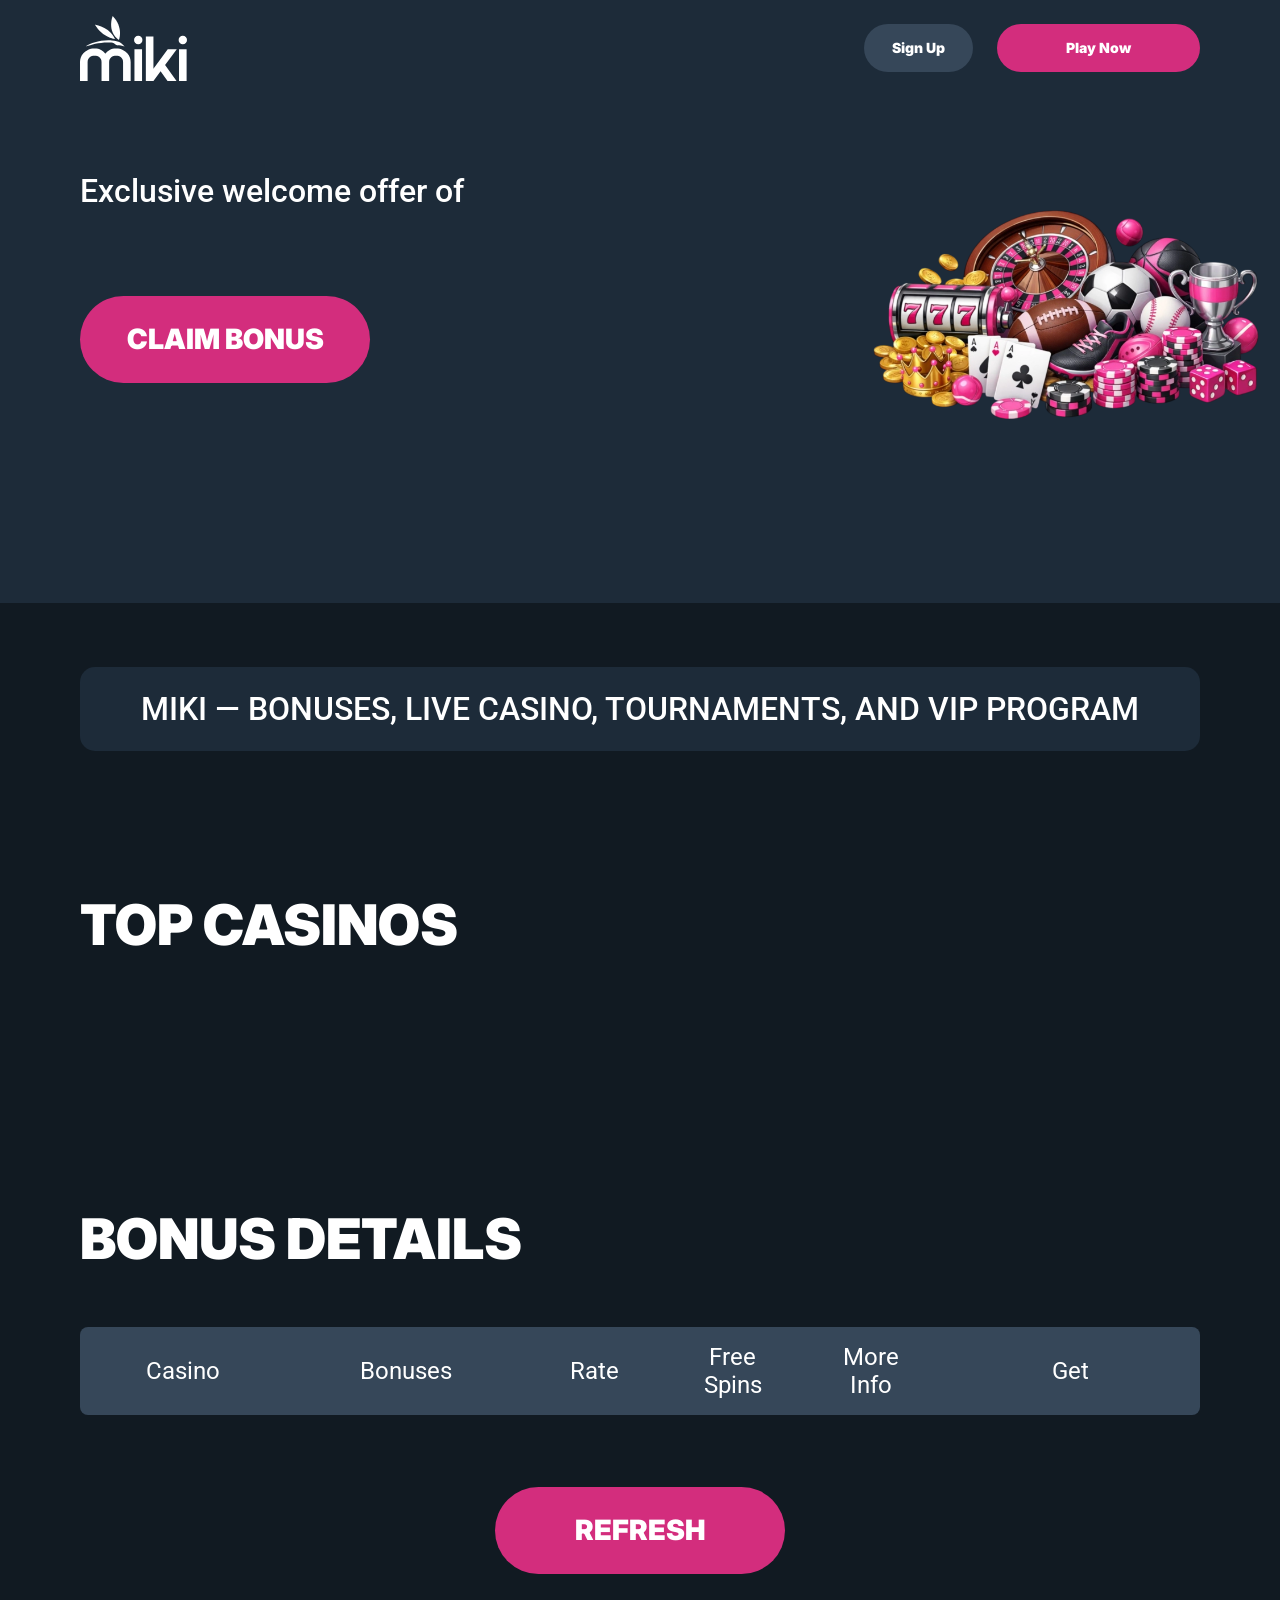
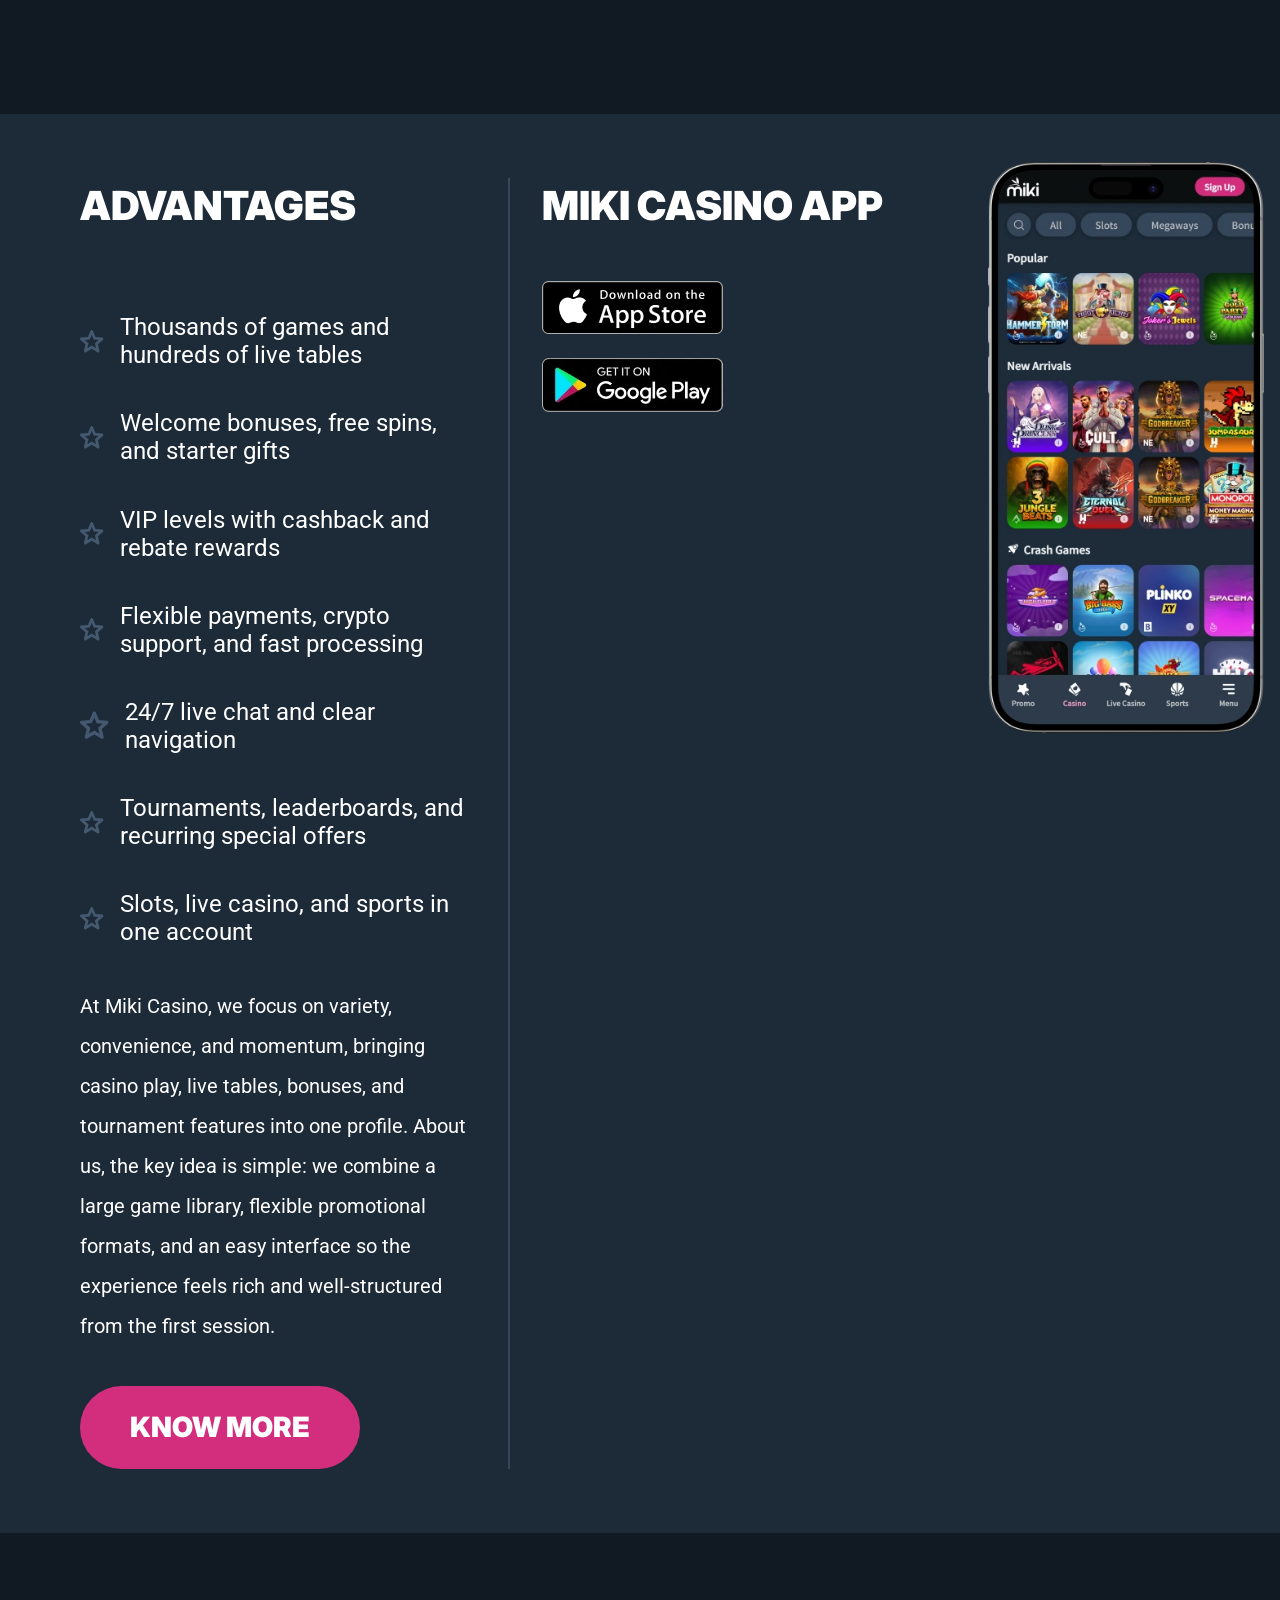
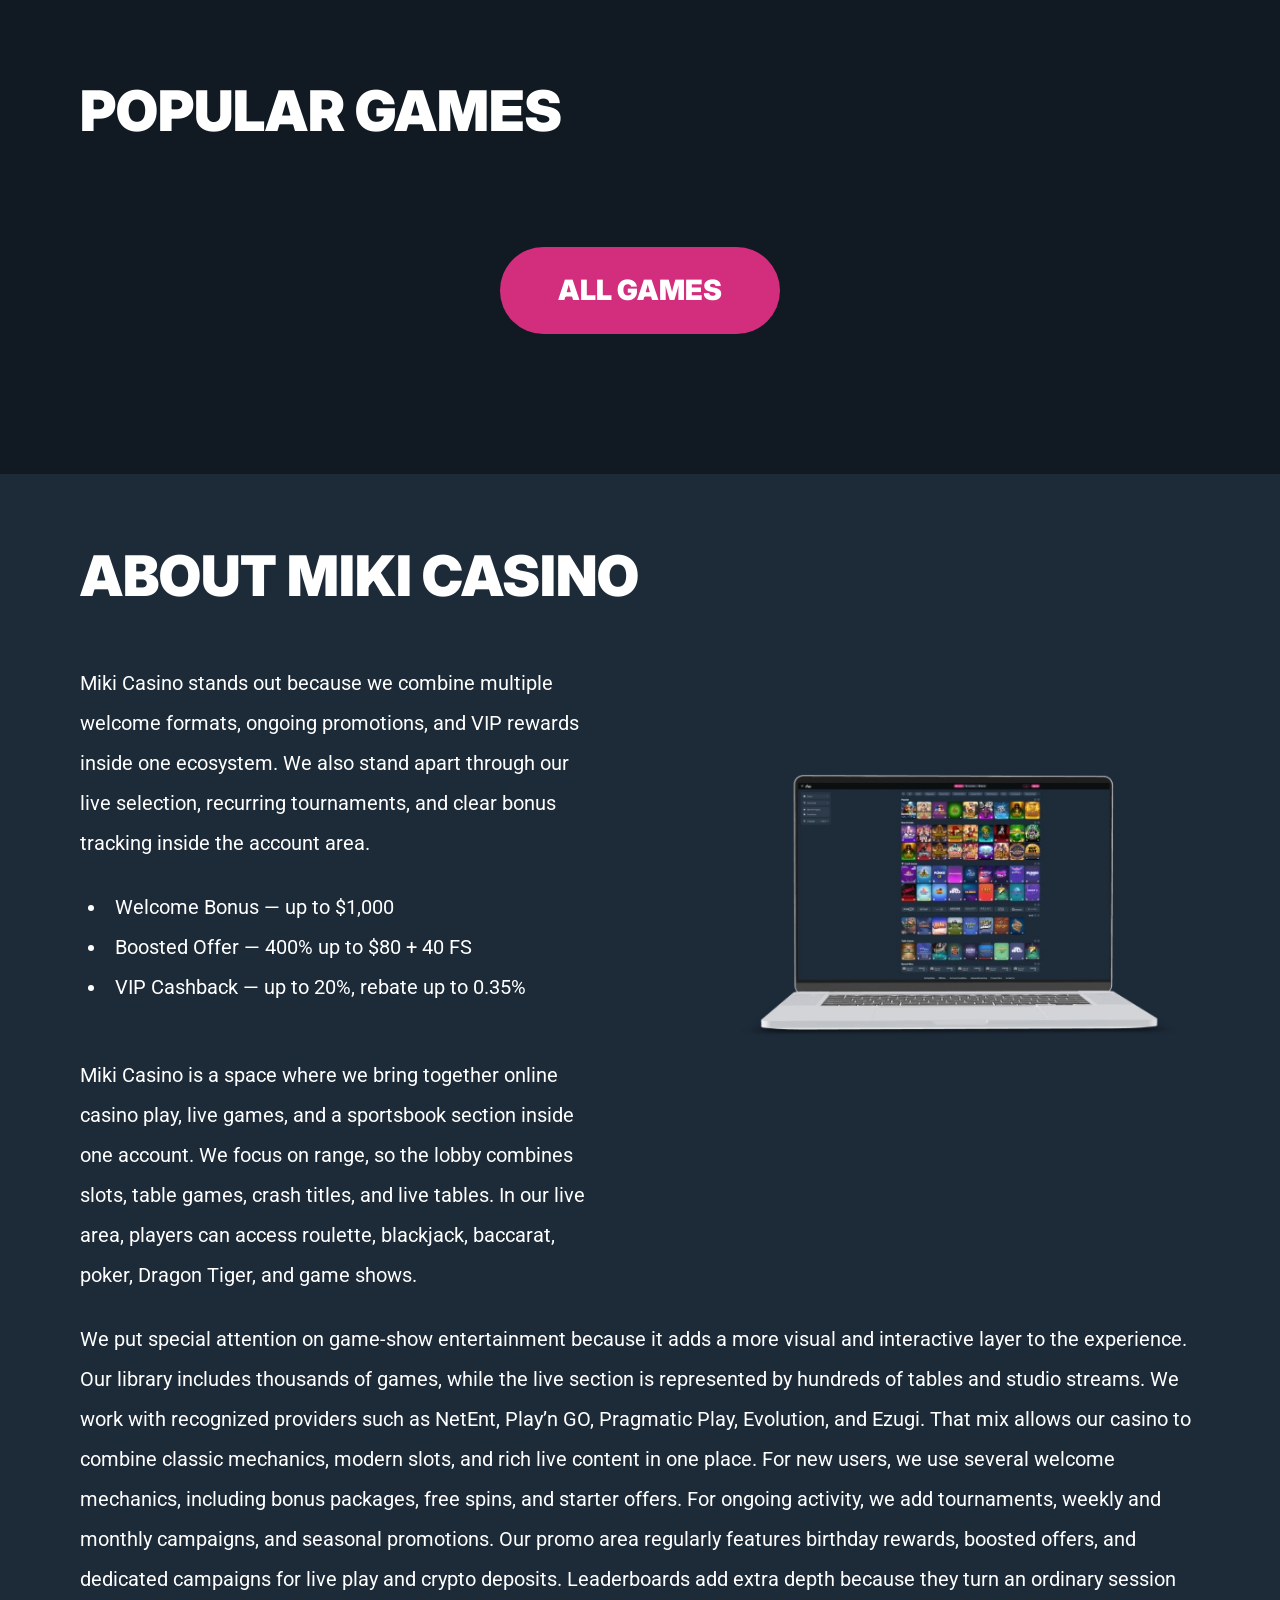
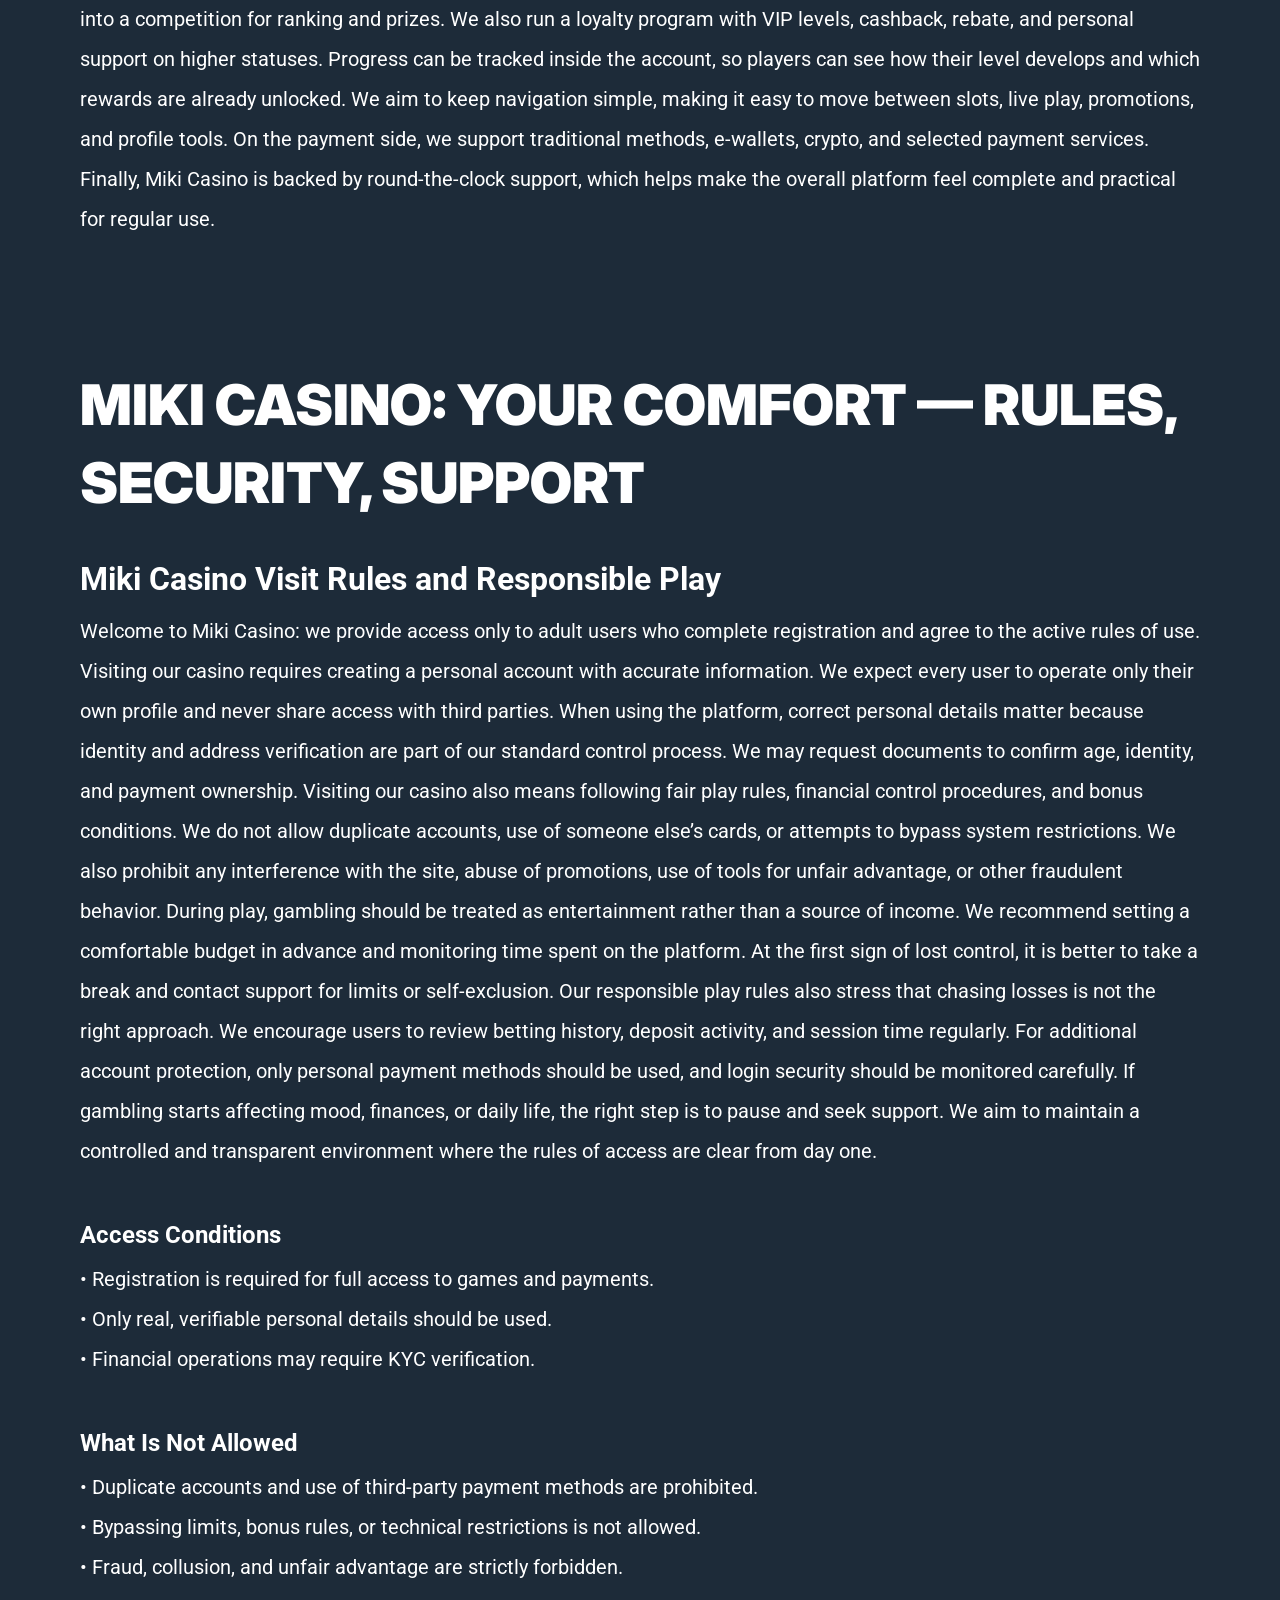
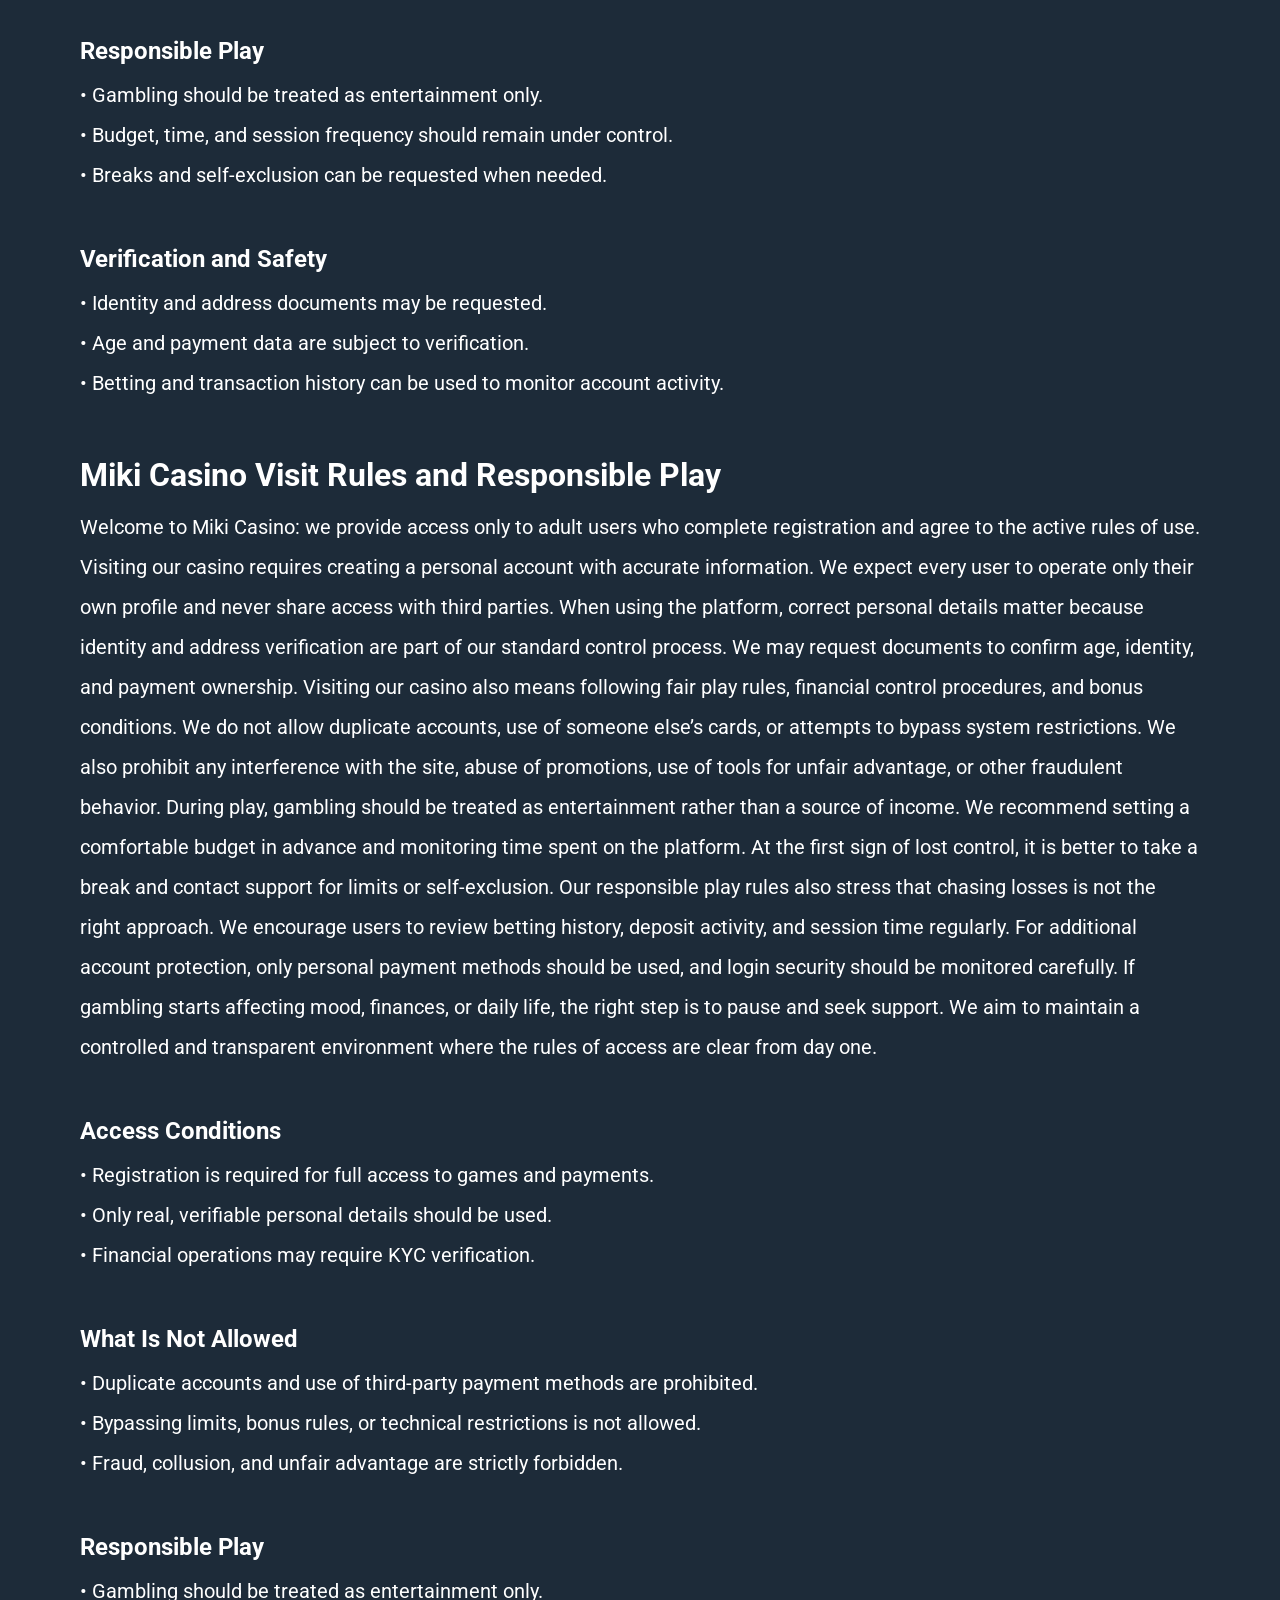
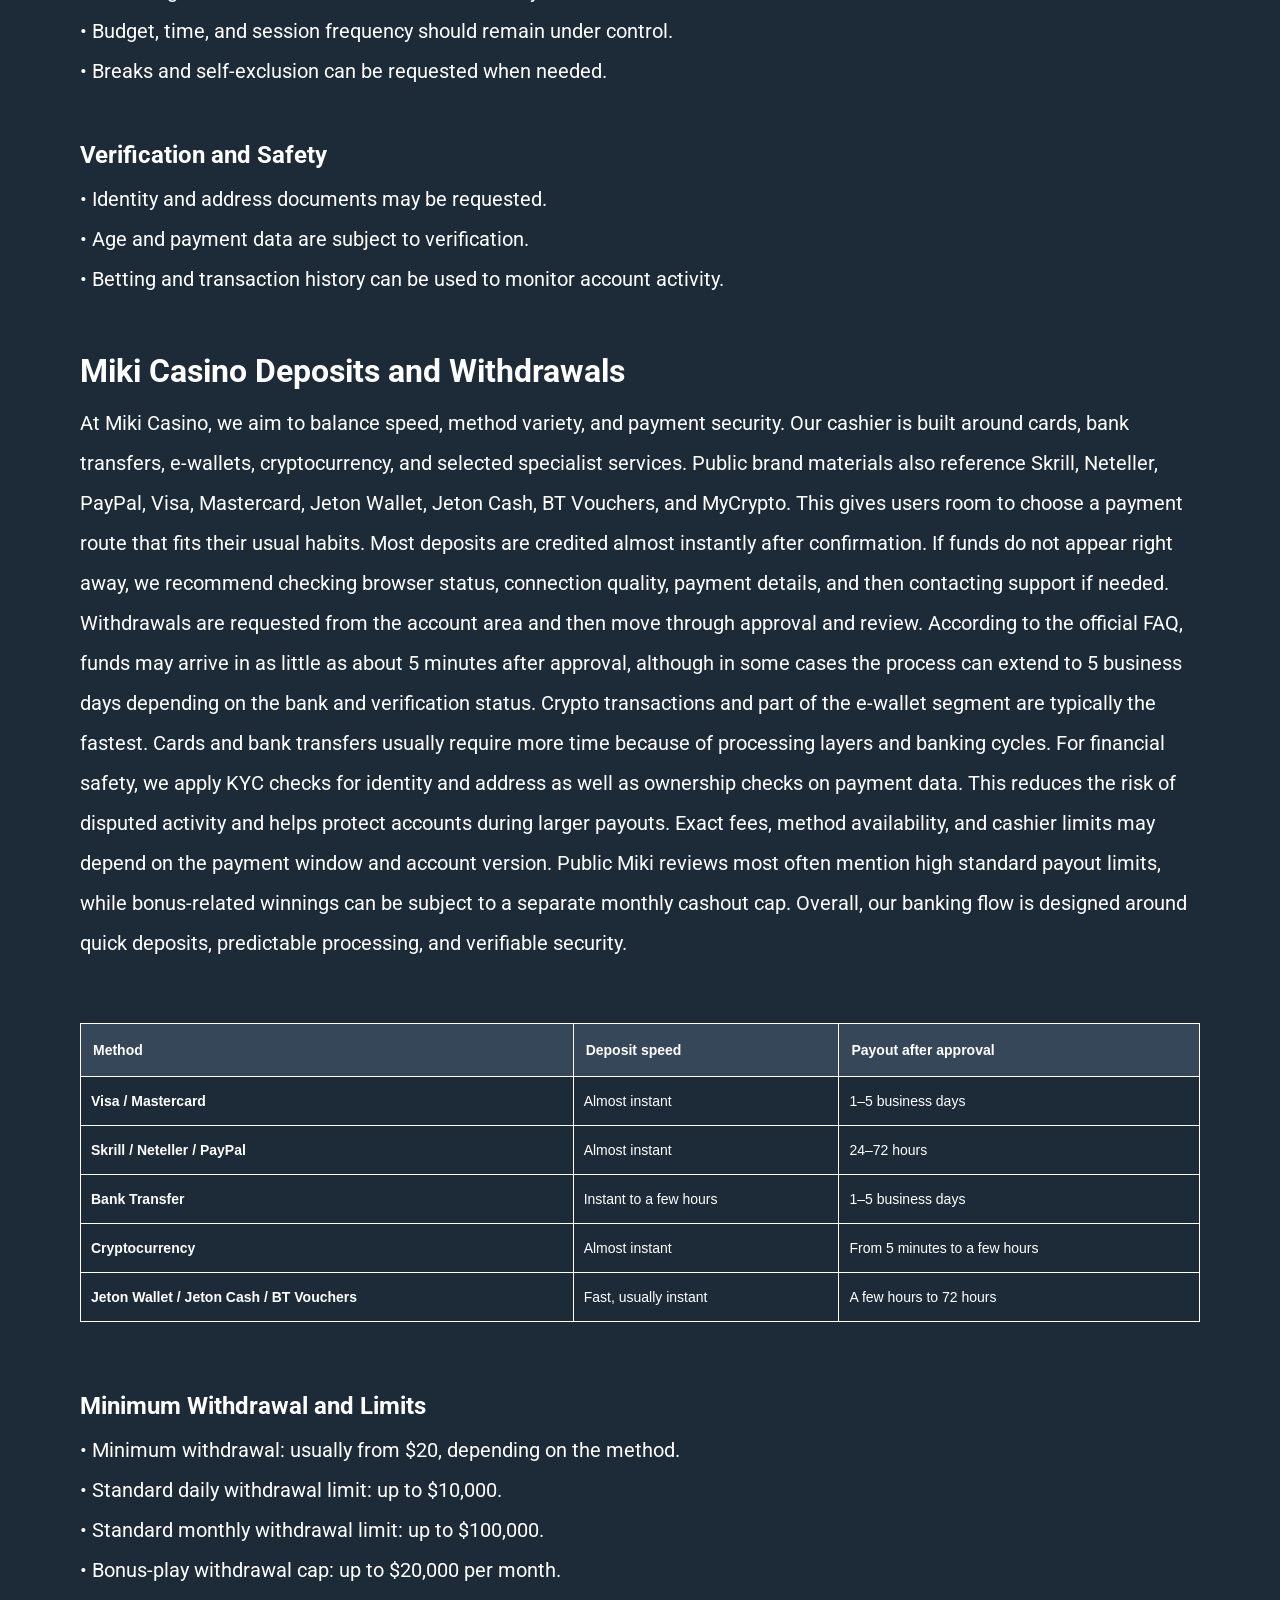
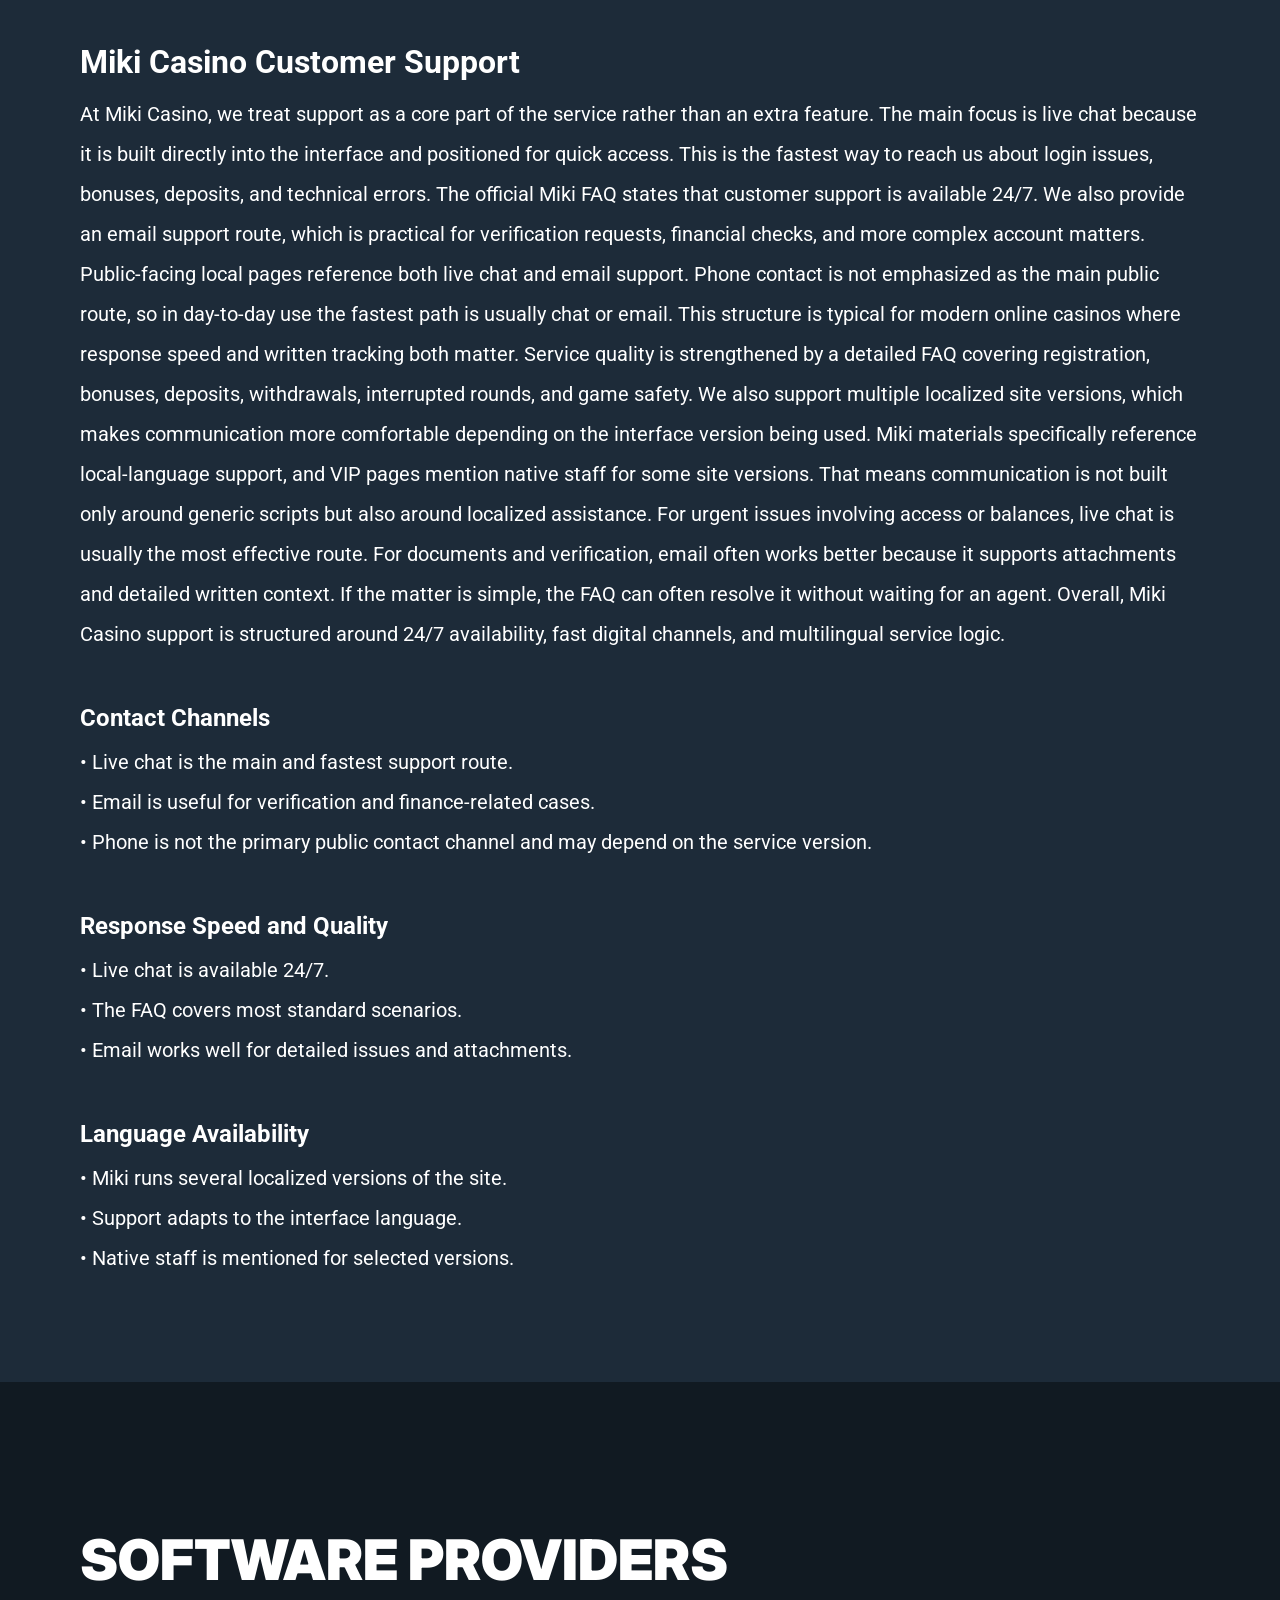
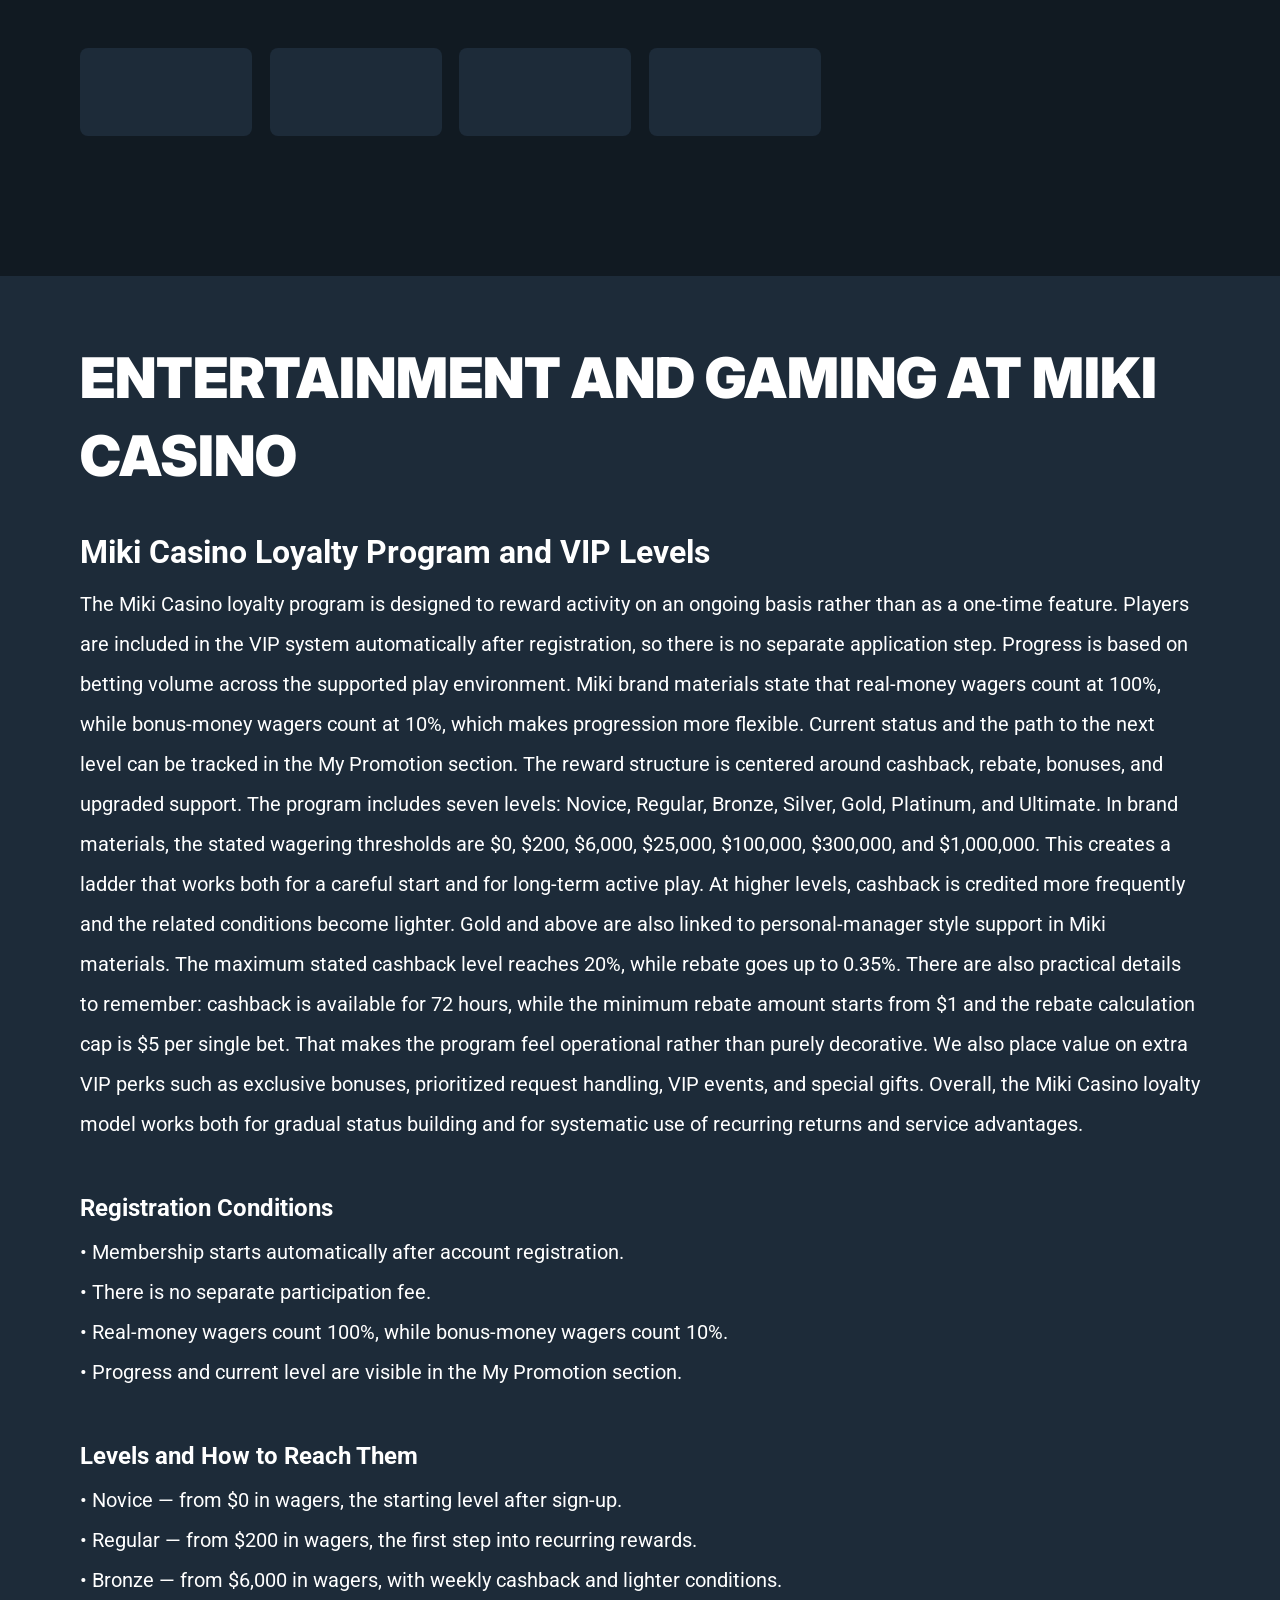
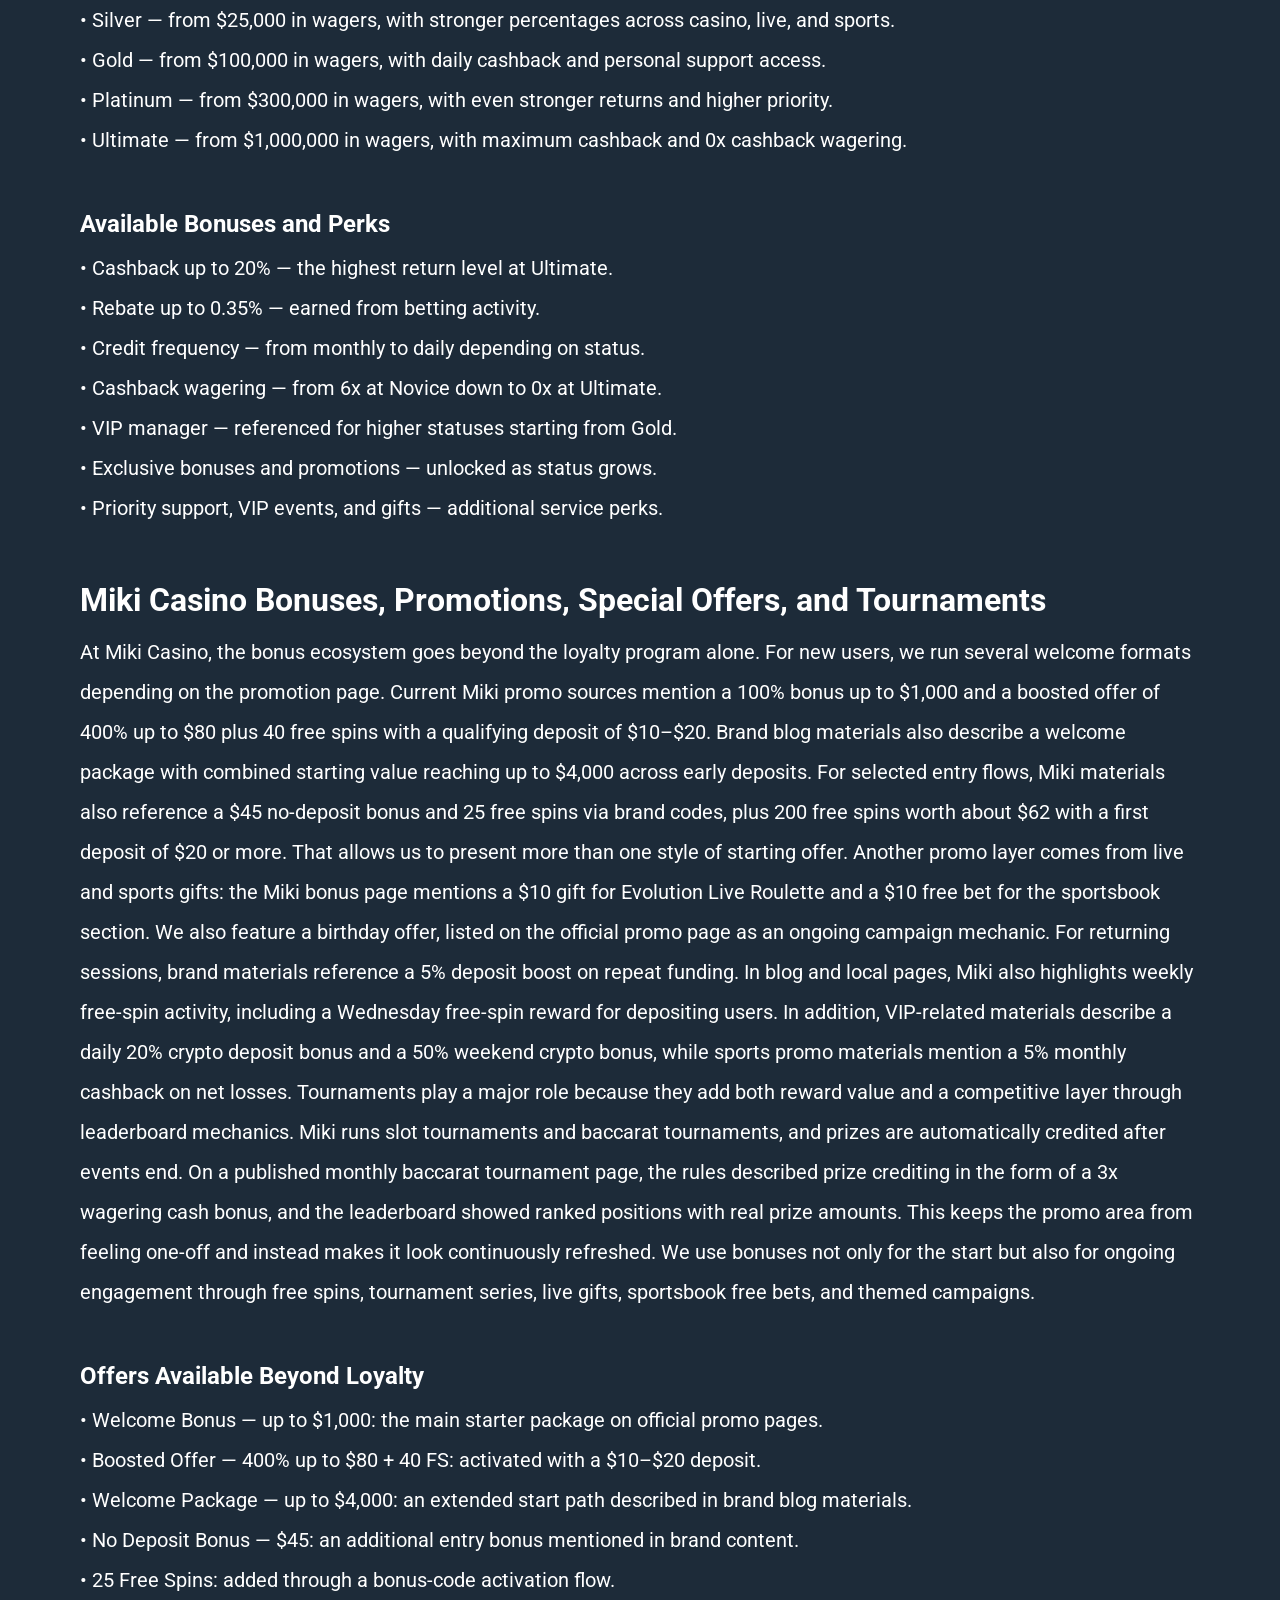
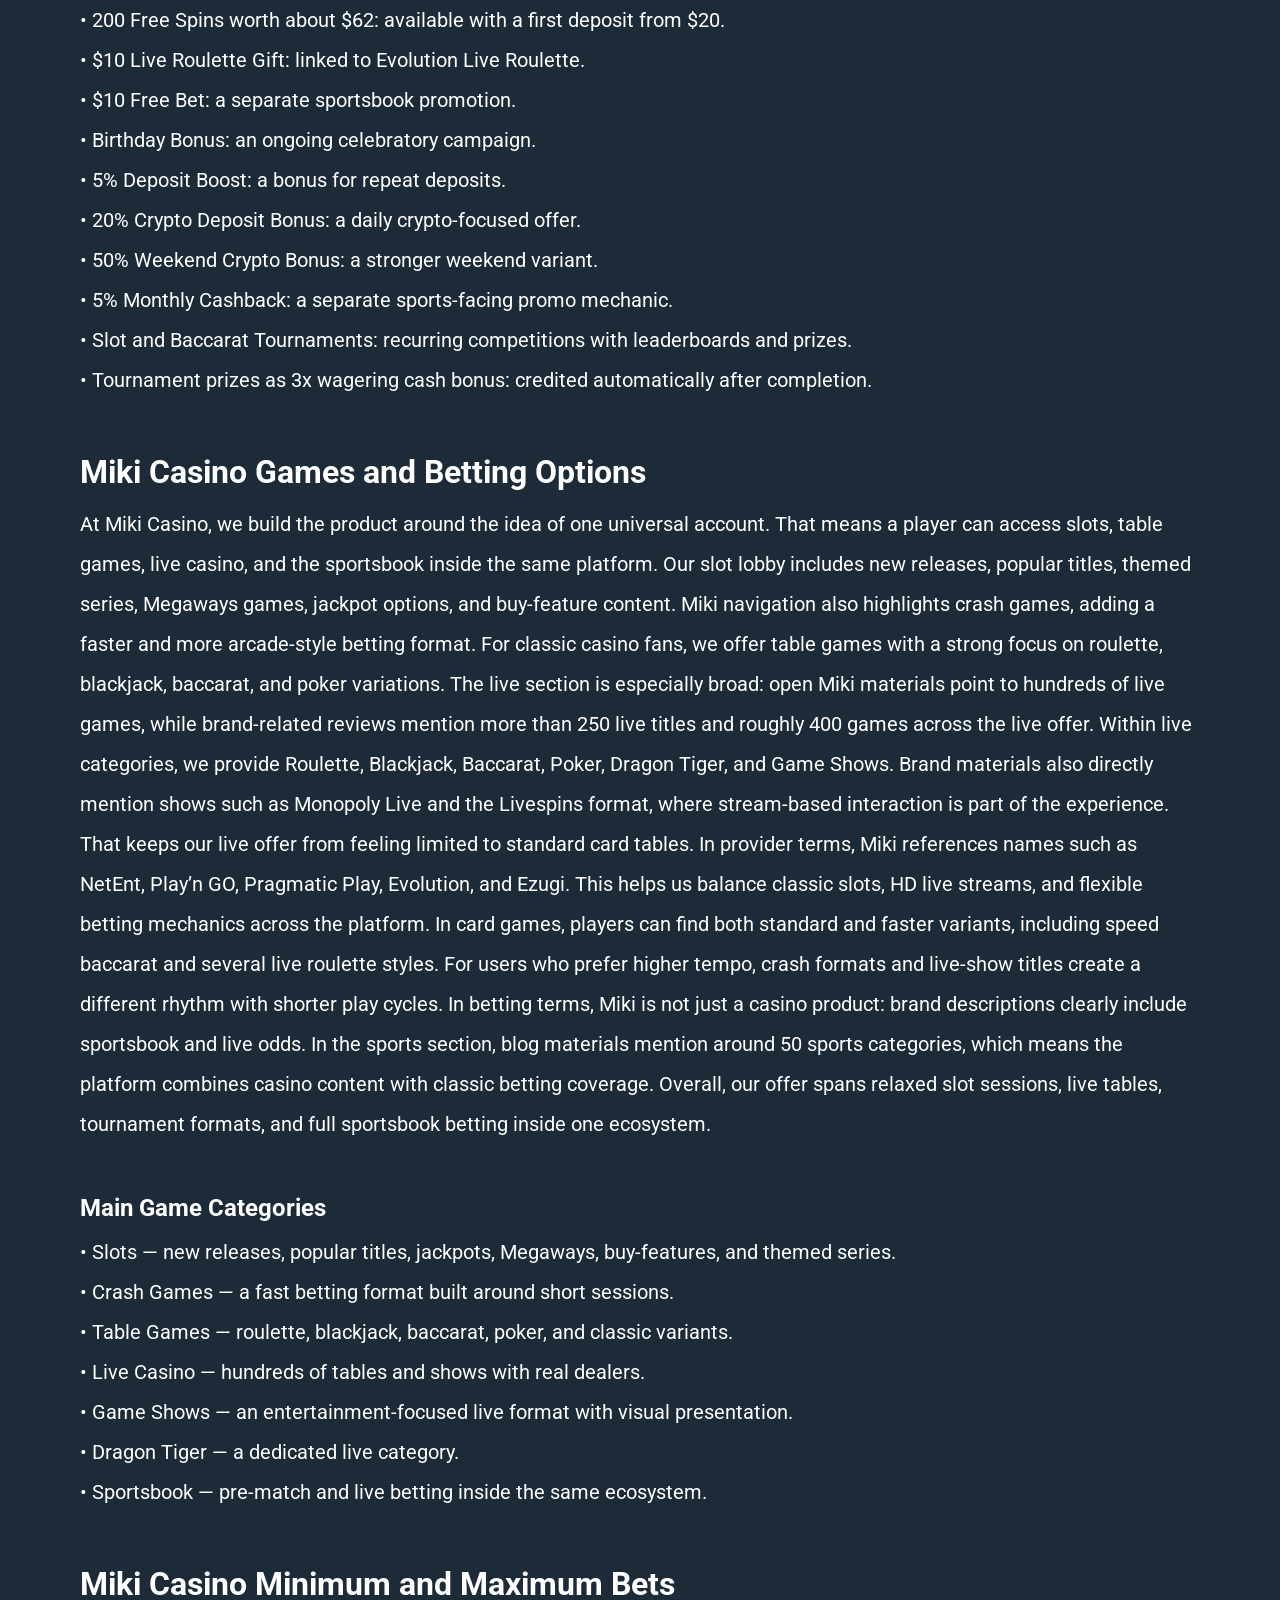
==== commit 42fa0216: "Site update" ====
--- a/index.html
+++ b/index.html
@@ -280,7 +280,7 @@
                         </div>
                         <div class="advantagesMobile">
                             <h2 class="advantagesTitle title advantagesAppTitle">Miki Casino App</h2><img
-                                class="advantagesMobilePhone" src="https://paf-casino-online.com/_next/image?url=%2F_next%2Fstatic%2Fmedia%2Fmobile.cd4410fa.webp&amp;w=384&amp;q=75" title="Miki Casino Mobile"
+                                class="advantagesMobilePhone" src="_assets/images/1774605885-miki.webp" title="Miki Casino Mobile"
                                 alt="Miki Casino App" />
                             <div class="advantagesStoreGroup"><a href="/" id="appStoreLink" aria-label="Play game"
                                                                  target="_blank"><img class="advantagesStore" width="181" height="53"
@@ -333,7 +333,7 @@
             <section class="history">
                 <div class="container">
                     <div class="historyBlock block">
-                        <h2 class="historyTitle title">: your comfort — rules, security, support</h2>
+                        <h2 class="historyTitle title">Miki Casino: your comfort — rules, security, support</h2>
                         <div class="historyDescription"><h3 style = "font-weight: bold;font-size: 32px;"> Miki Casino Visit Rules and Responsible Play </h3> <p> Welcome to Miki Casino: we provide access only to adult users who complete registration and agree to the active rules of use. Visiting our casino requires creating a personal account with accurate information. We expect every user to operate only their own profile and never share access with third parties. When using the platform, correct personal details matter because identity and address verification are part of our standard control process. We may request documents to confirm age, identity, and payment ownership. Visiting our casino also means following fair play rules, financial control procedures, and bonus conditions. We do not allow duplicate accounts, use of someone else’s cards, or attempts to bypass system restrictions. We also prohibit any interference with the site, abuse of promotions, use of tools for unfair advantage, or other fraudulent behavior. During play, gambling should be treated as entertainment rather than a source of income. We recommend setting a comfortable budget in advance and monitoring time spent on the platform. At the first sign of lost control, it is better to take a break and contact support for limits or self-exclusion. Our responsible play rules also stress that chasing losses is not the right approach. We encourage users to review betting history, deposit activity, and session time regularly. For additional account protection, only personal payment methods should be used, and login security should be monitored carefully. If gambling starts affecting mood, finances, or daily life, the right step is to pause and seek support. We aim to maintain a controlled and transparent environment where the rules of access are clear from day one. </p> <br> <h4 style = "font-weight: bold; font-size: 24px;"> Access Conditions </h4> <ul> <li>• Registration is required for full access to games and payments.</li> <li>• Only real, verifiable personal details should be used.</li> <li>• Financial operations may require KYC verification.</li> </ul><br> <h4 style = "font-weight: bold; font-size: 24px;"> What Is Not Allowed </h4> <ul> <li>• Duplicate accounts and use of third-party payment methods are prohibited.</li> <li>• Bypassing limits, bonus rules, or technical restrictions is not allowed.</li> <li>• Fraud, collusion, and unfair advantage are strictly forbidden.</li> </ul><br> <h4 style = "font-weight: bold; font-size: 24px;"> Responsible Play </h4> <ul> <li>• Gambling should be treated as entertainment only.</li> <li>• Budget, time, and session frequency should remain under control.</li> <li>• Breaks and self-exclusion can be requested when needed.</li> </ul><br> <h4 style = "font-weight: bold; font-size: 24px;"> Verification and Safety </h4> <ul> <li>• Identity and address documents may be requested.</li> <li>• Age and payment data are subject to verification.</li> <li>• Betting and transaction history can be used to monitor account activity.</li> </ul><br>
 
 <h3 style = "font-weight: bold;font-size: 32px;"> Miki Casino Visit Rules and Responsible Play </h3> <p> Welcome to Miki Casino: we provide access only to adult users who complete registration and agree to the active rules of use. Visiting our casino requires creating a personal account with accurate information. We expect every user to operate only their own profile and never share access with third parties. When using the platform, correct personal details matter because identity and address verification are part of our standard control process. We may request documents to confirm age, identity, and payment ownership. Visiting our casino also means following fair play rules, financial control procedures, and bonus conditions. We do not allow duplicate accounts, use of someone else’s cards, or attempts to bypass system restrictions. We also prohibit any interference with the site, abuse of promotions, use of tools for unfair advantage, or other fraudulent behavior. During play, gambling should be treated as entertainment rather than a source of income. We recommend setting a comfortable budget in advance and monitoring time spent on the platform. At the first sign of lost control, it is better to take a break and contact support for limits or self-exclusion. Our responsible play rules also stress that chasing losses is not the right approach. We encourage users to review betting history, deposit activity, and session time regularly. For additional account protection, only personal payment methods should be used, and login security should be monitored carefully. If gambling starts affecting mood, finances, or daily life, the right step is to pause and seek support. We aim to maintain a controlled and transparent environment where the rules of access are clear from day one. </p> <br> <h4 style = "font-weight: bold; font-size: 24px;"> Access Conditions </h4> <ul> <li>• Registration is required for full access to games and payments.</li> <li>• Only real, verifiable personal details should be used.</li> <li>• Financial operations may require KYC verification.</li> </ul><br> <h4 style = "font-weight: bold; font-size: 24px;"> What Is Not Allowed </h4> <ul> <li>• Duplicate accounts and use of third-party payment methods are prohibited.</li> <li>• Bypassing limits, bonus rules, or technical restrictions is not allowed.</li> <li>• Fraud, collusion, and unfair advantage are strictly forbidden.</li> </ul><br> <h4 style = "font-weight: bold; font-size: 24px;"> Responsible Play </h4> <ul> <li>• Gambling should be treated as entertainment only.</li> <li>• Budget, time, and session frequency should remain under control.</li> <li>• Breaks and self-exclusion can be requested when needed.</li> </ul><br> <h4 style = "font-weight: bold; font-size: 24px;"> Verification and Safety </h4> <ul> <li>• Identity and address documents may be requested.</li> <li>• Age and payment data are subject to verification.</li> <li>• Betting and transaction history can be used to monitor account activity.</li> </ul><br>
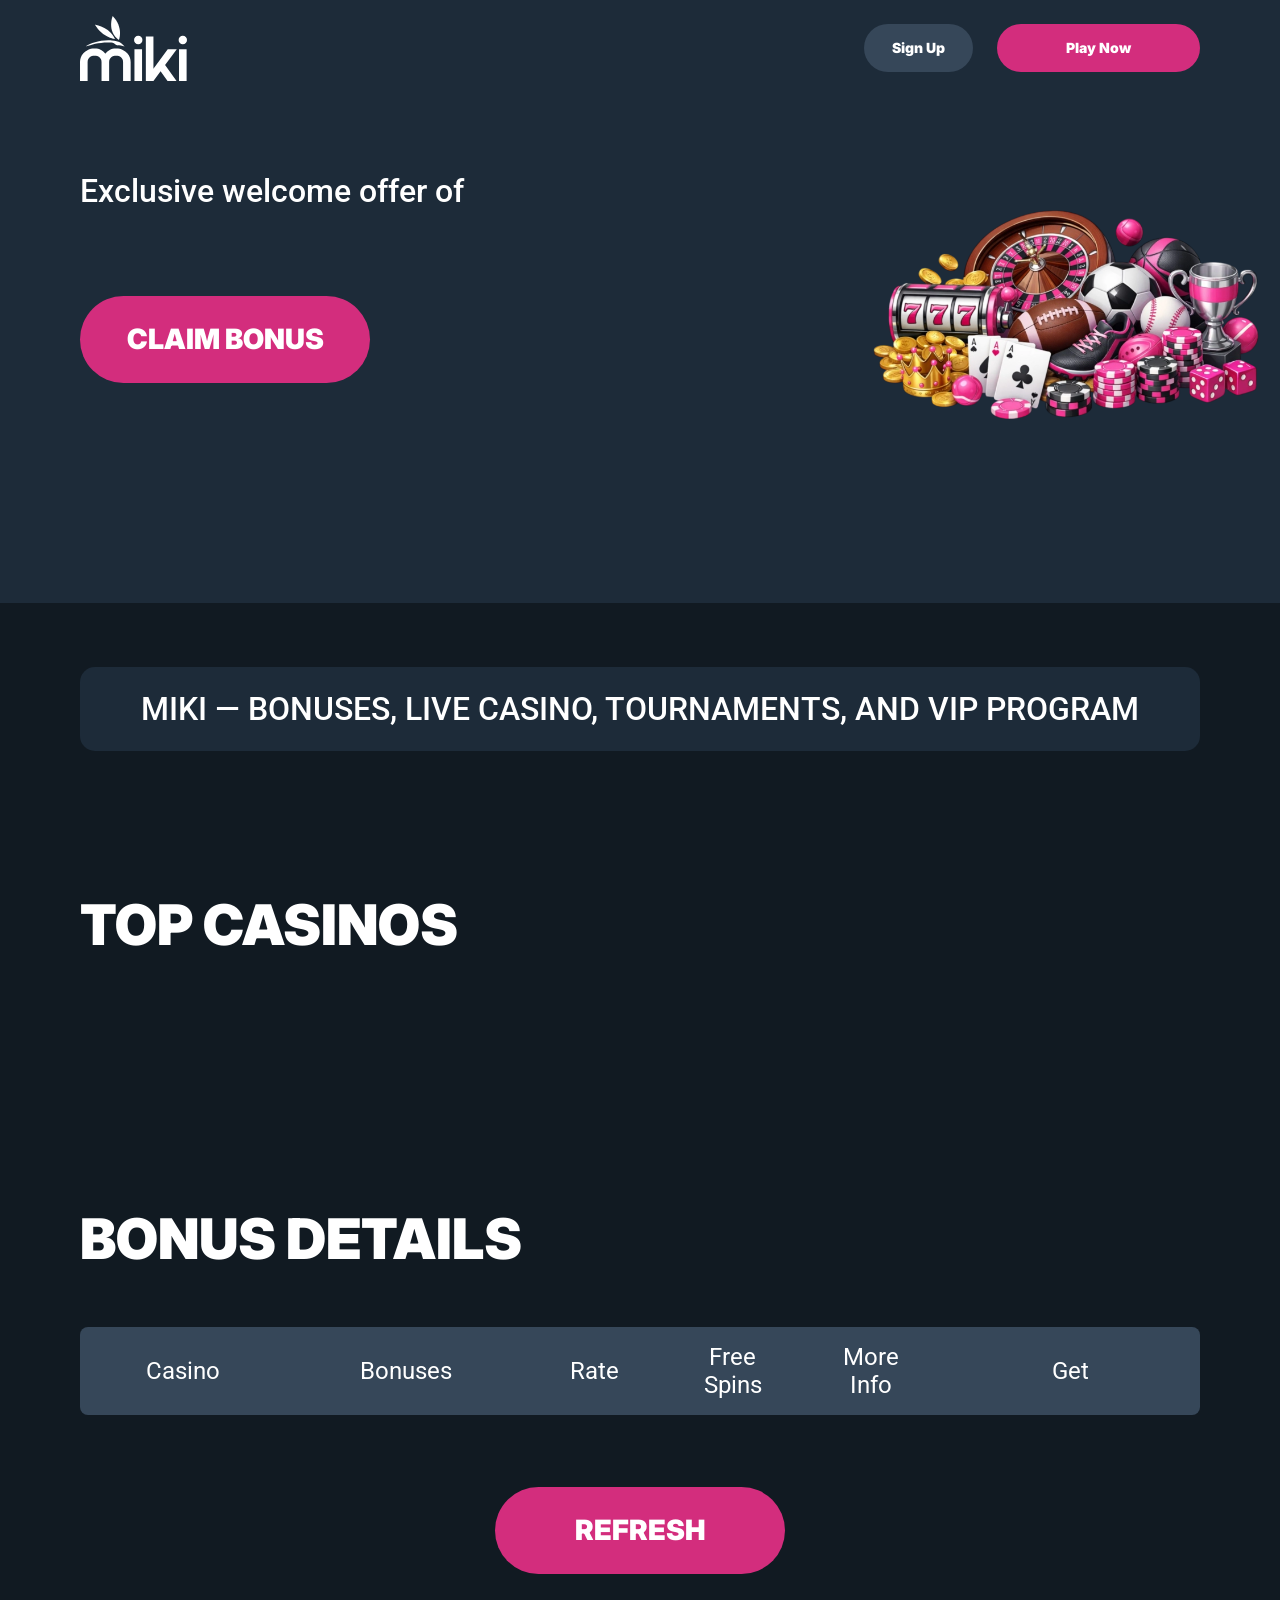
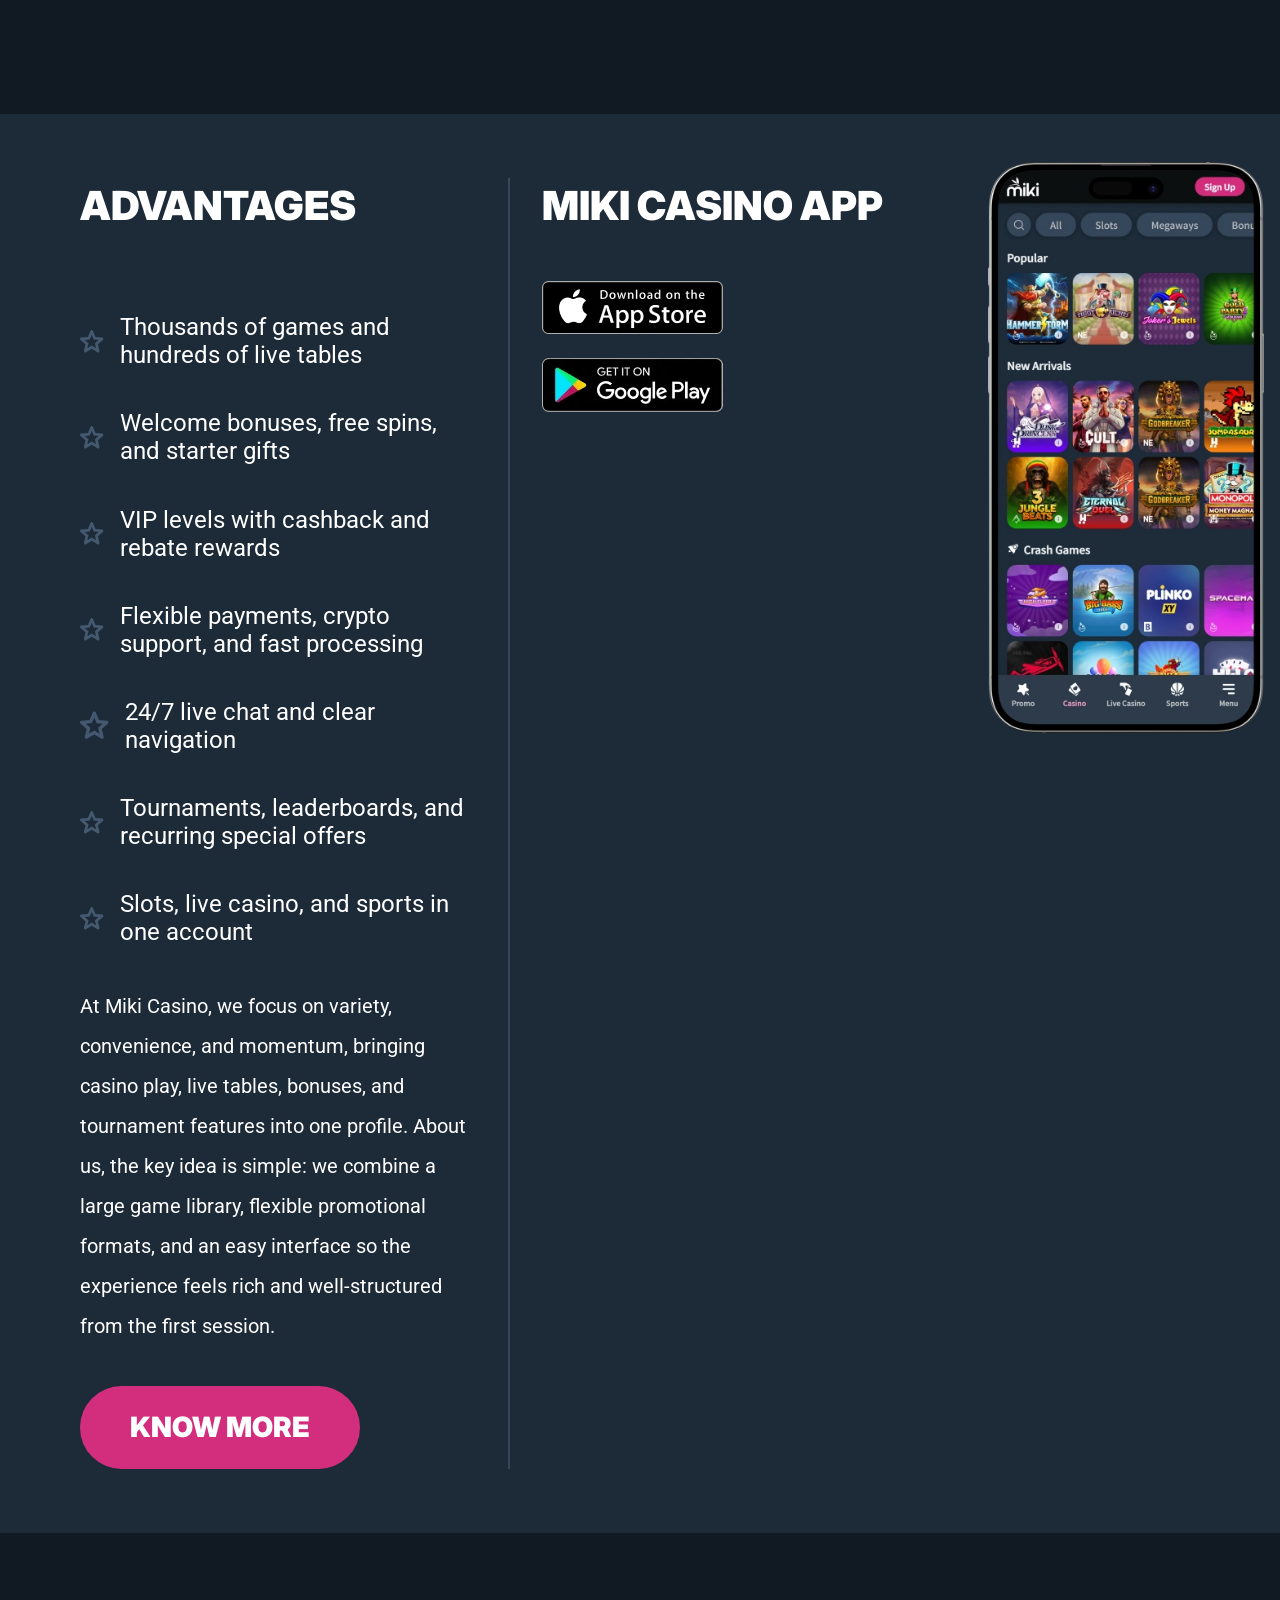
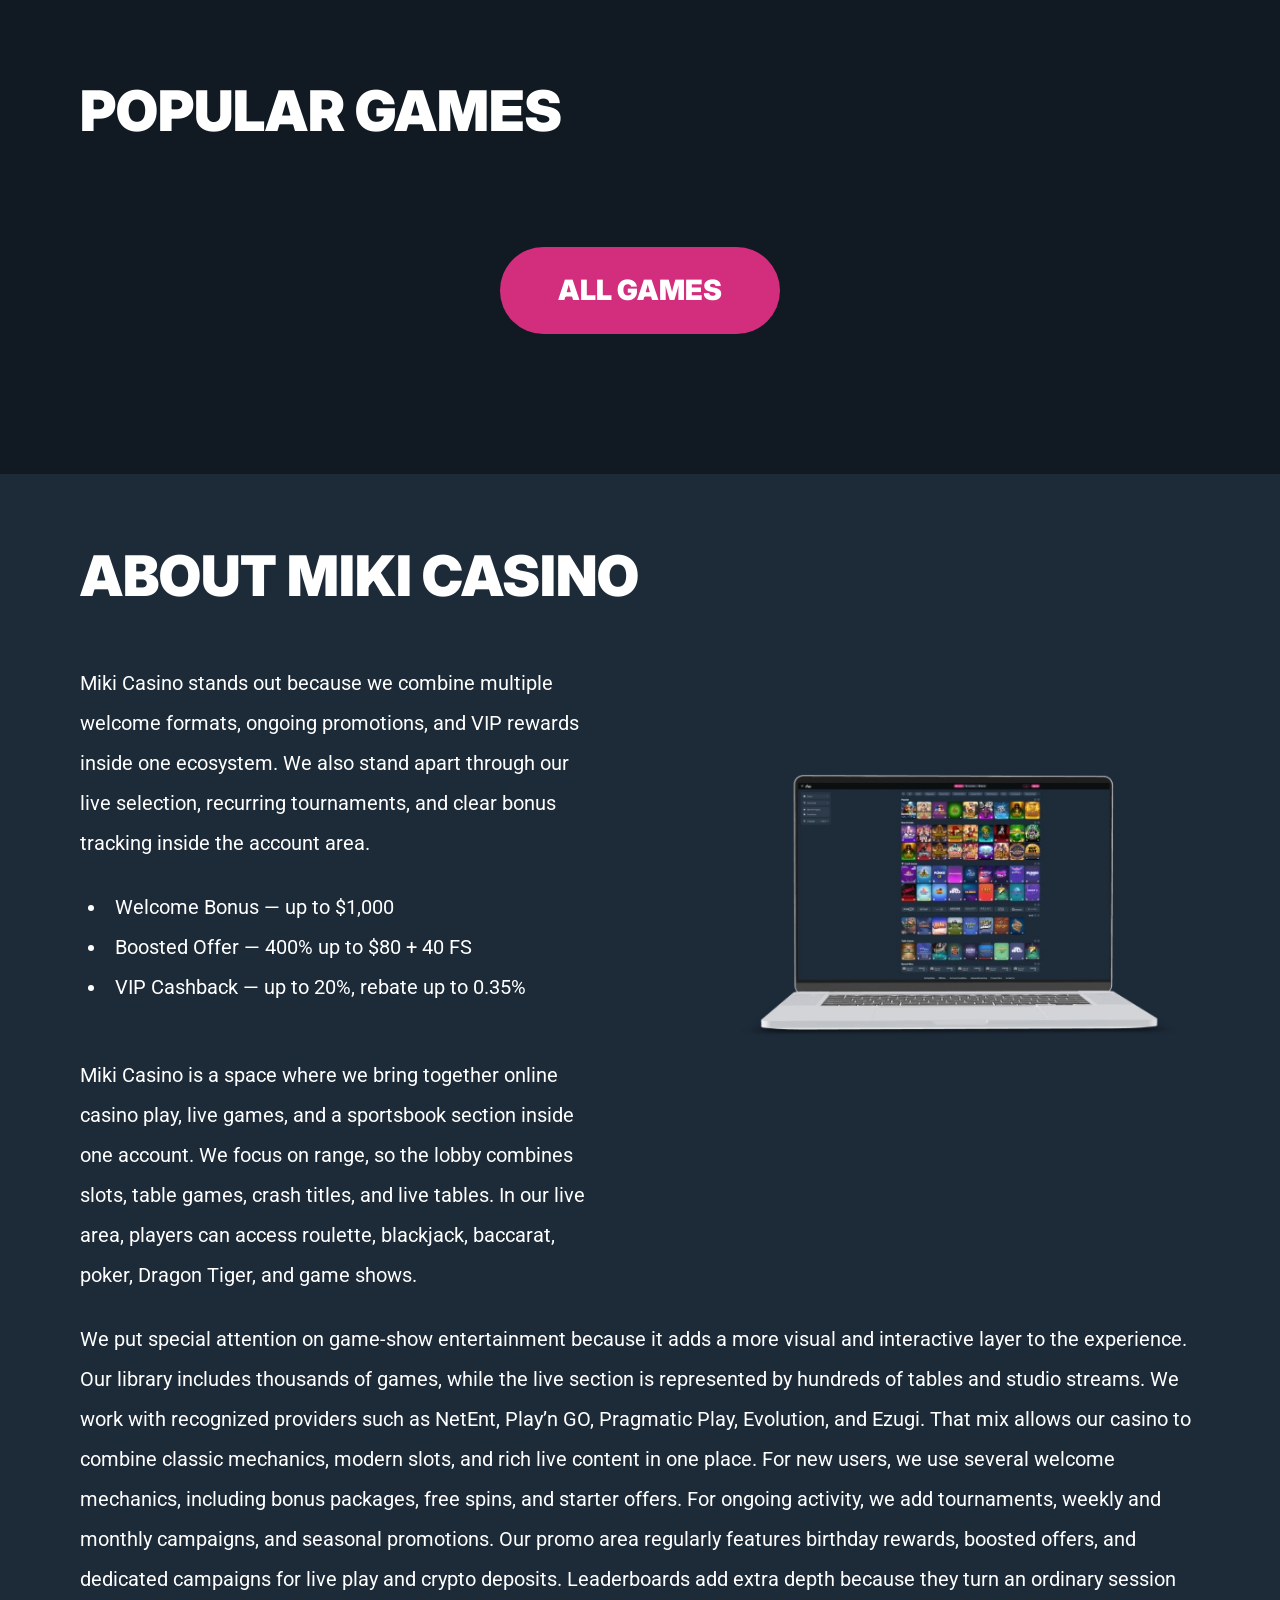
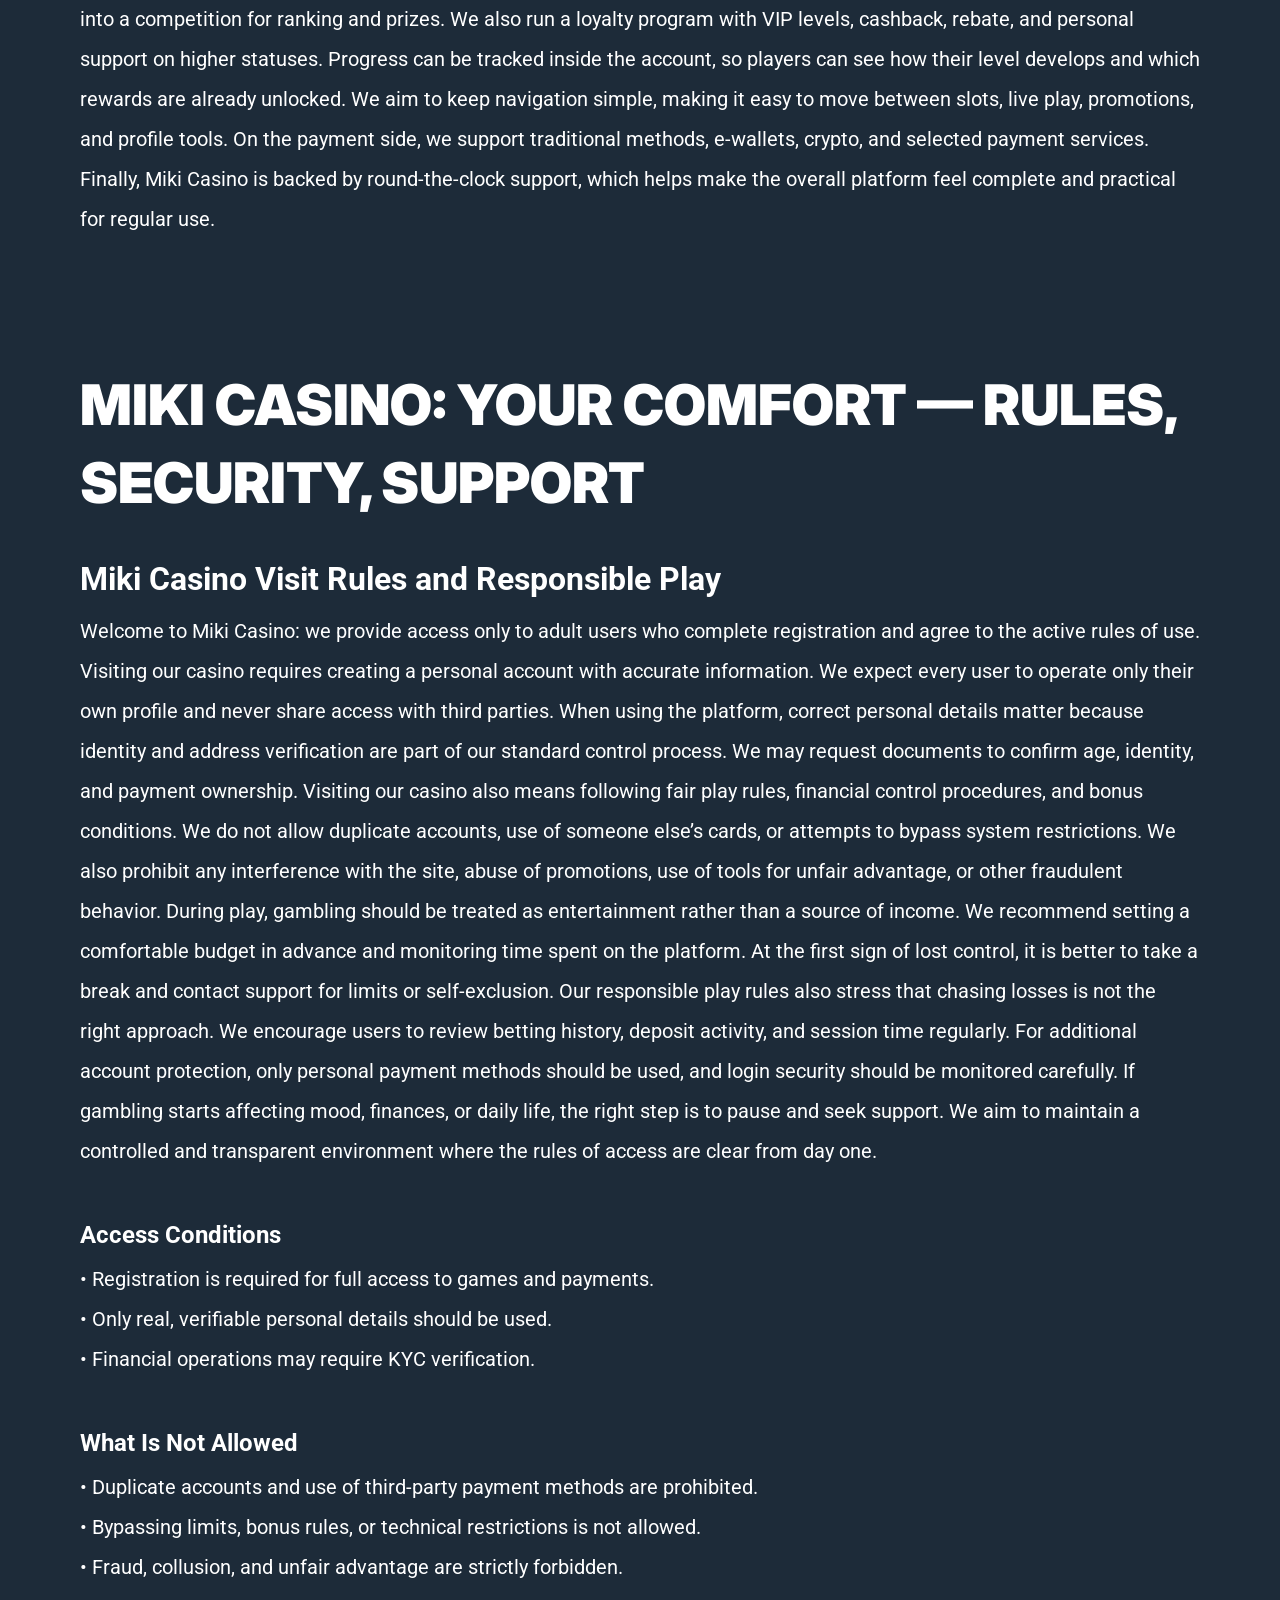
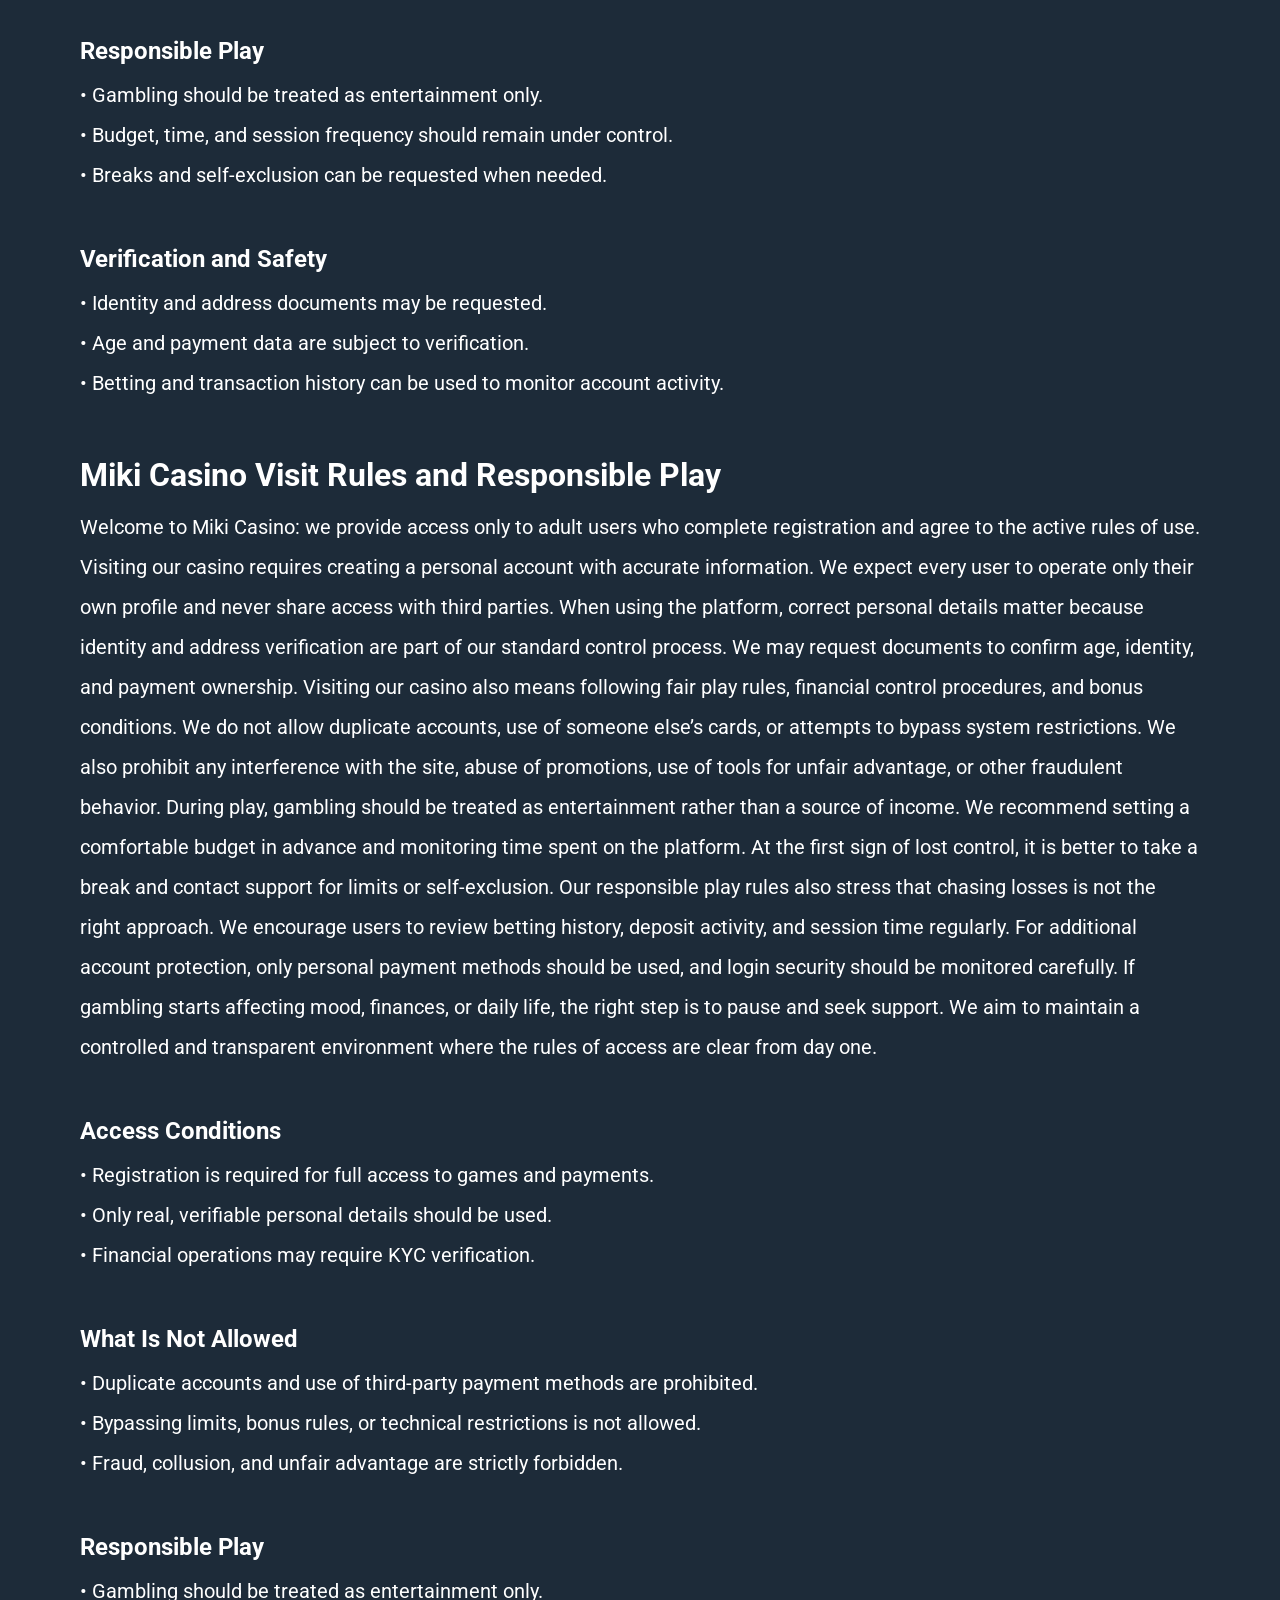
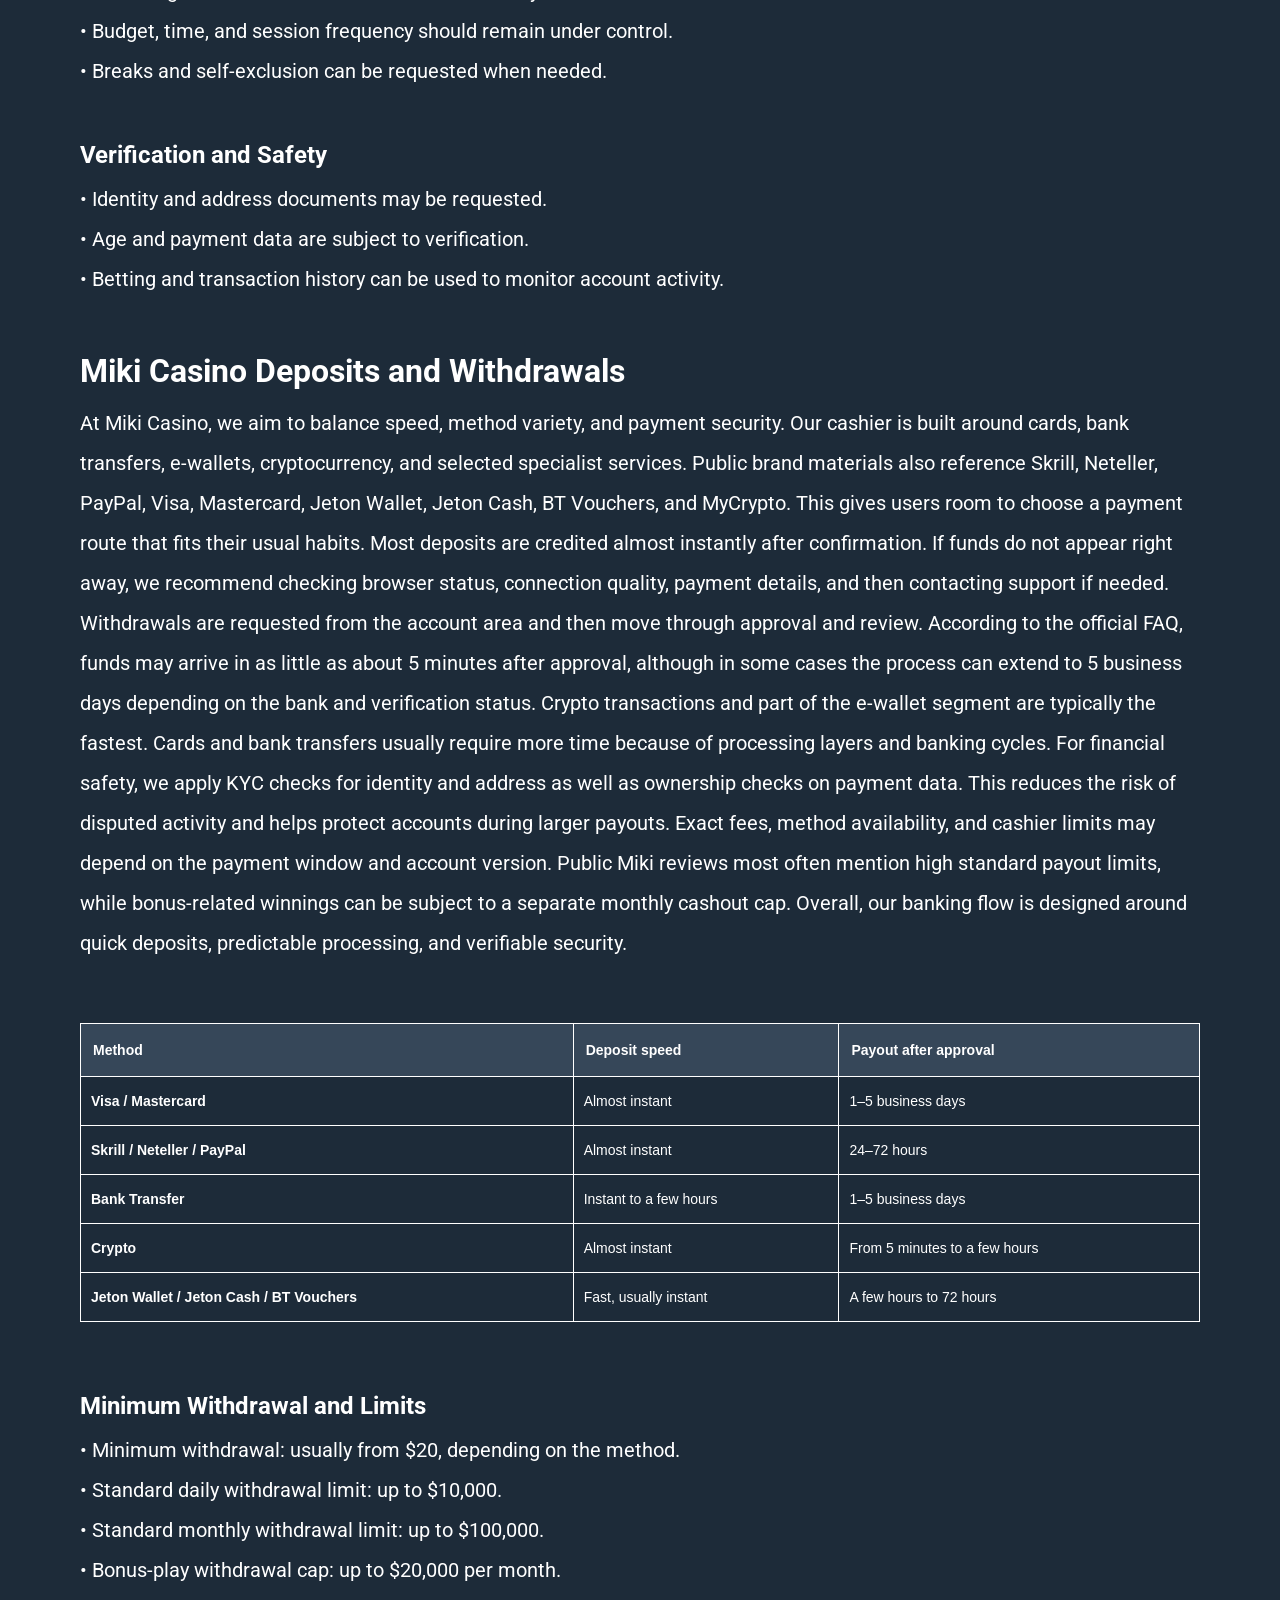
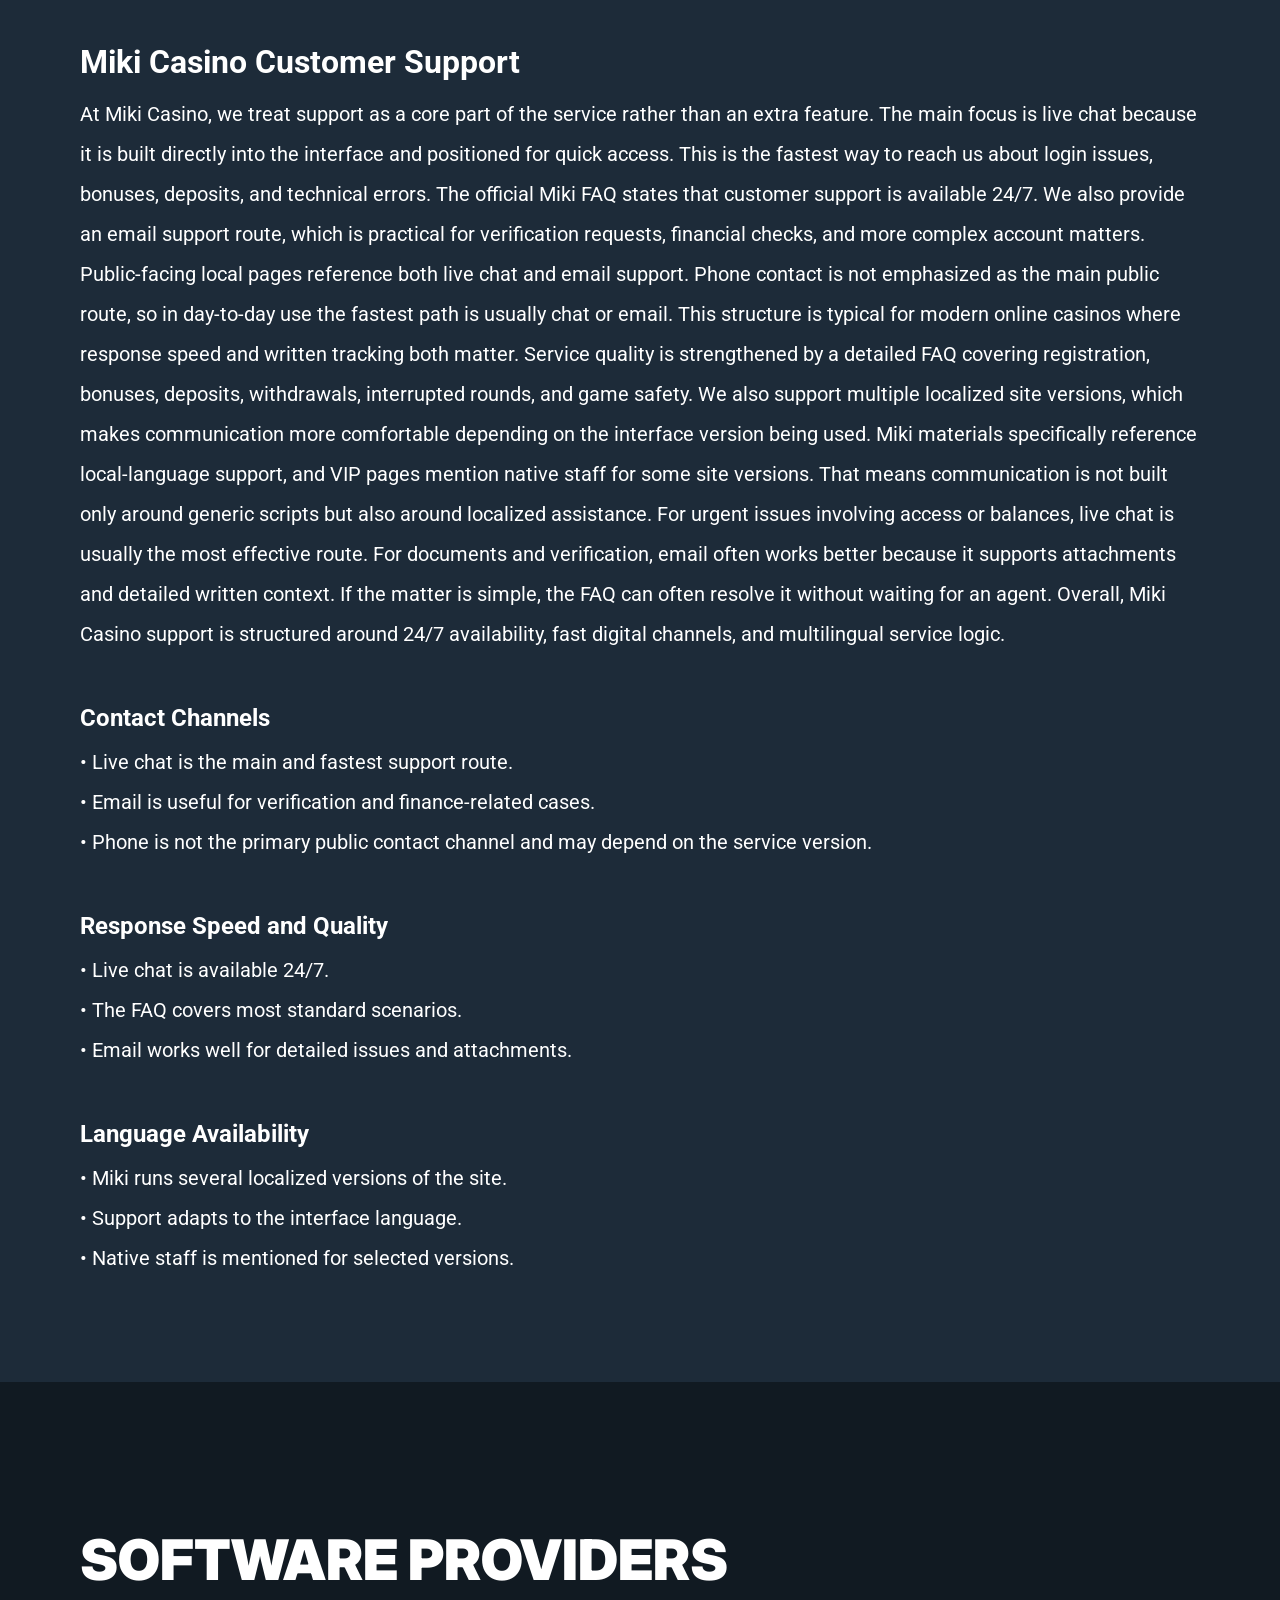
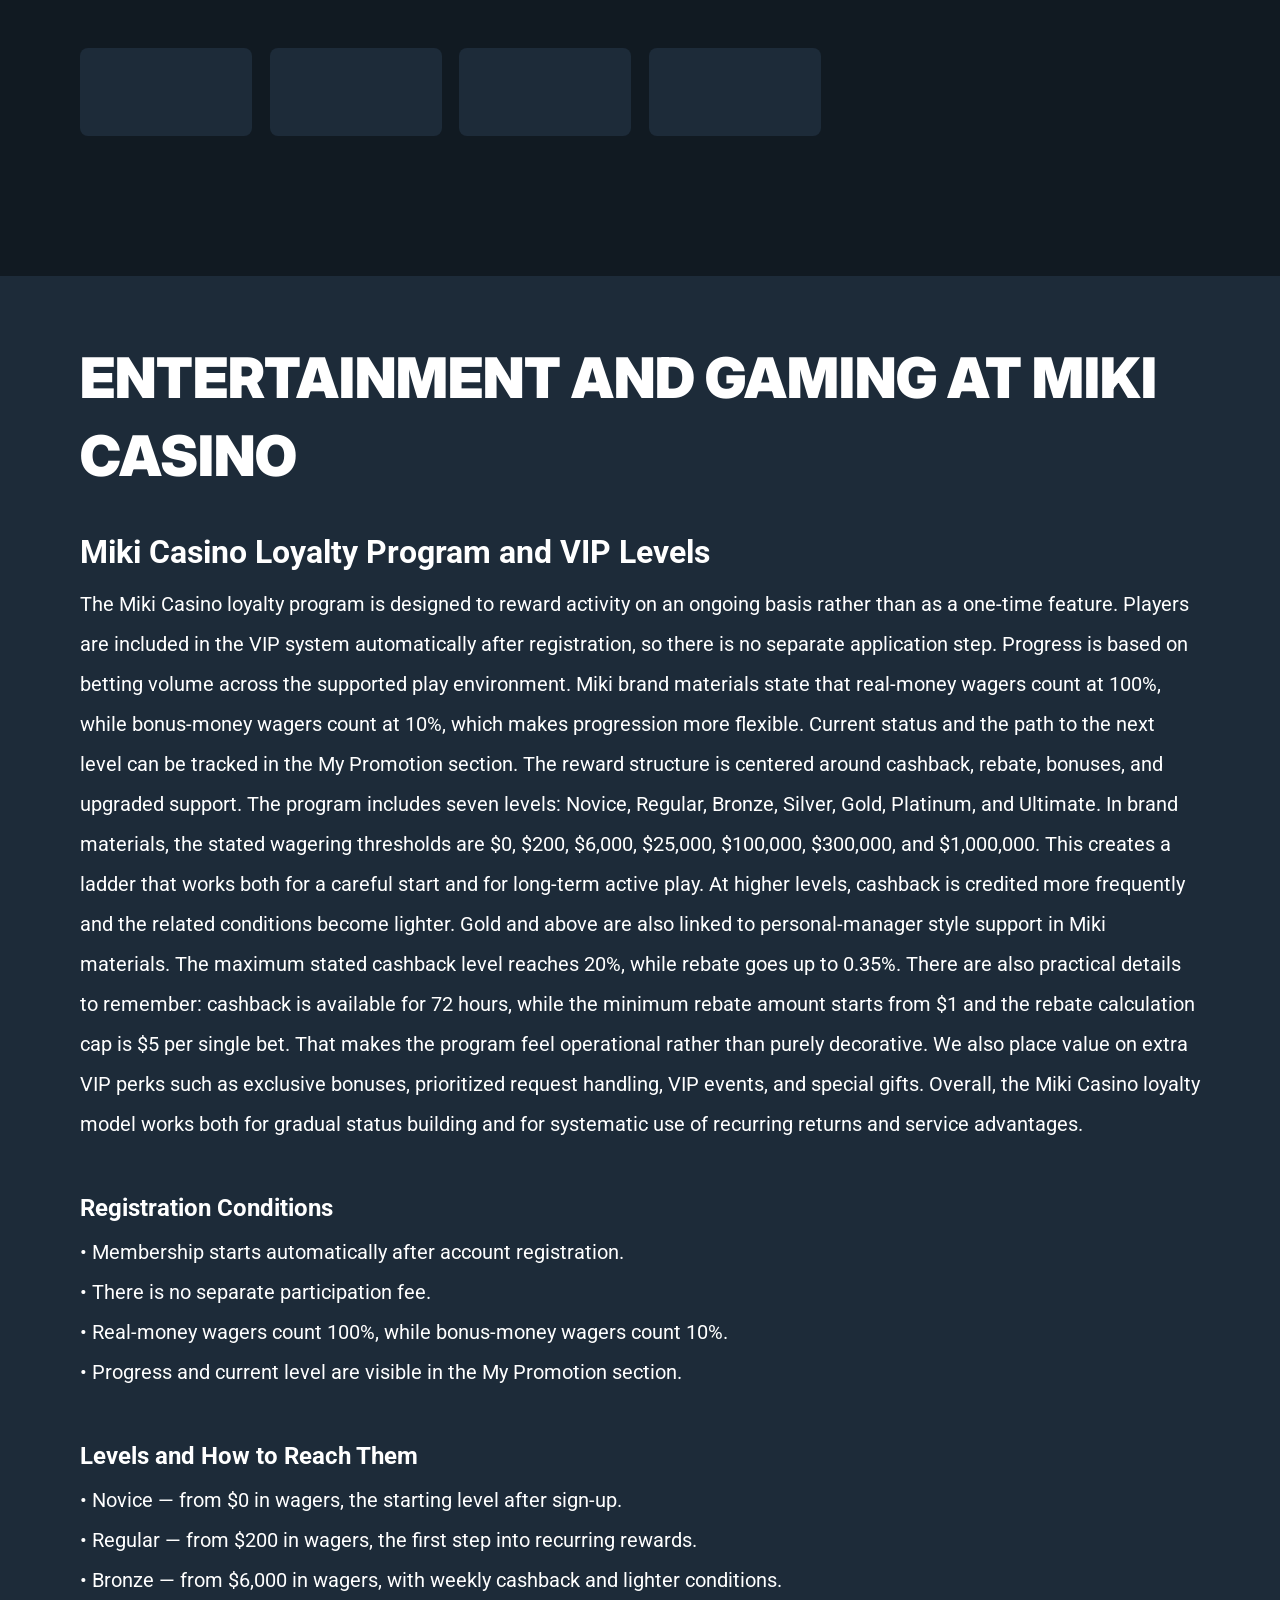
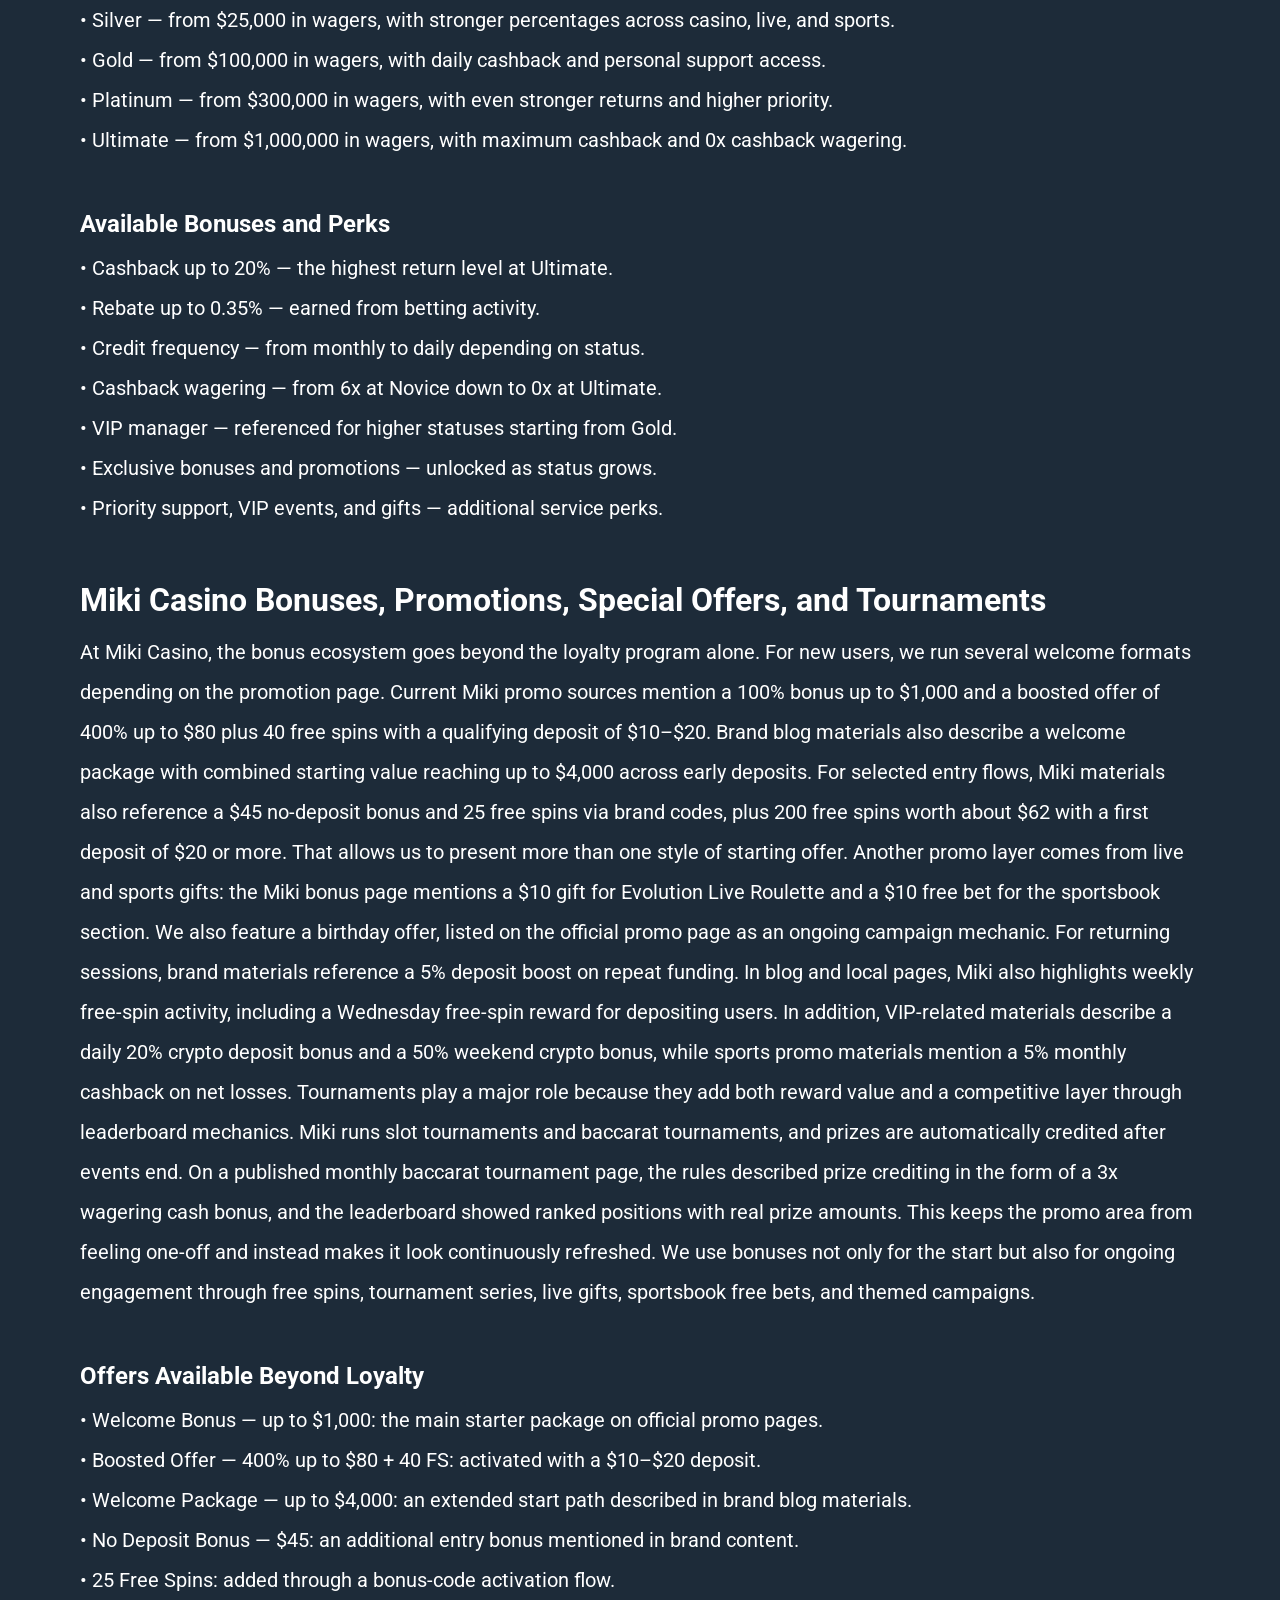
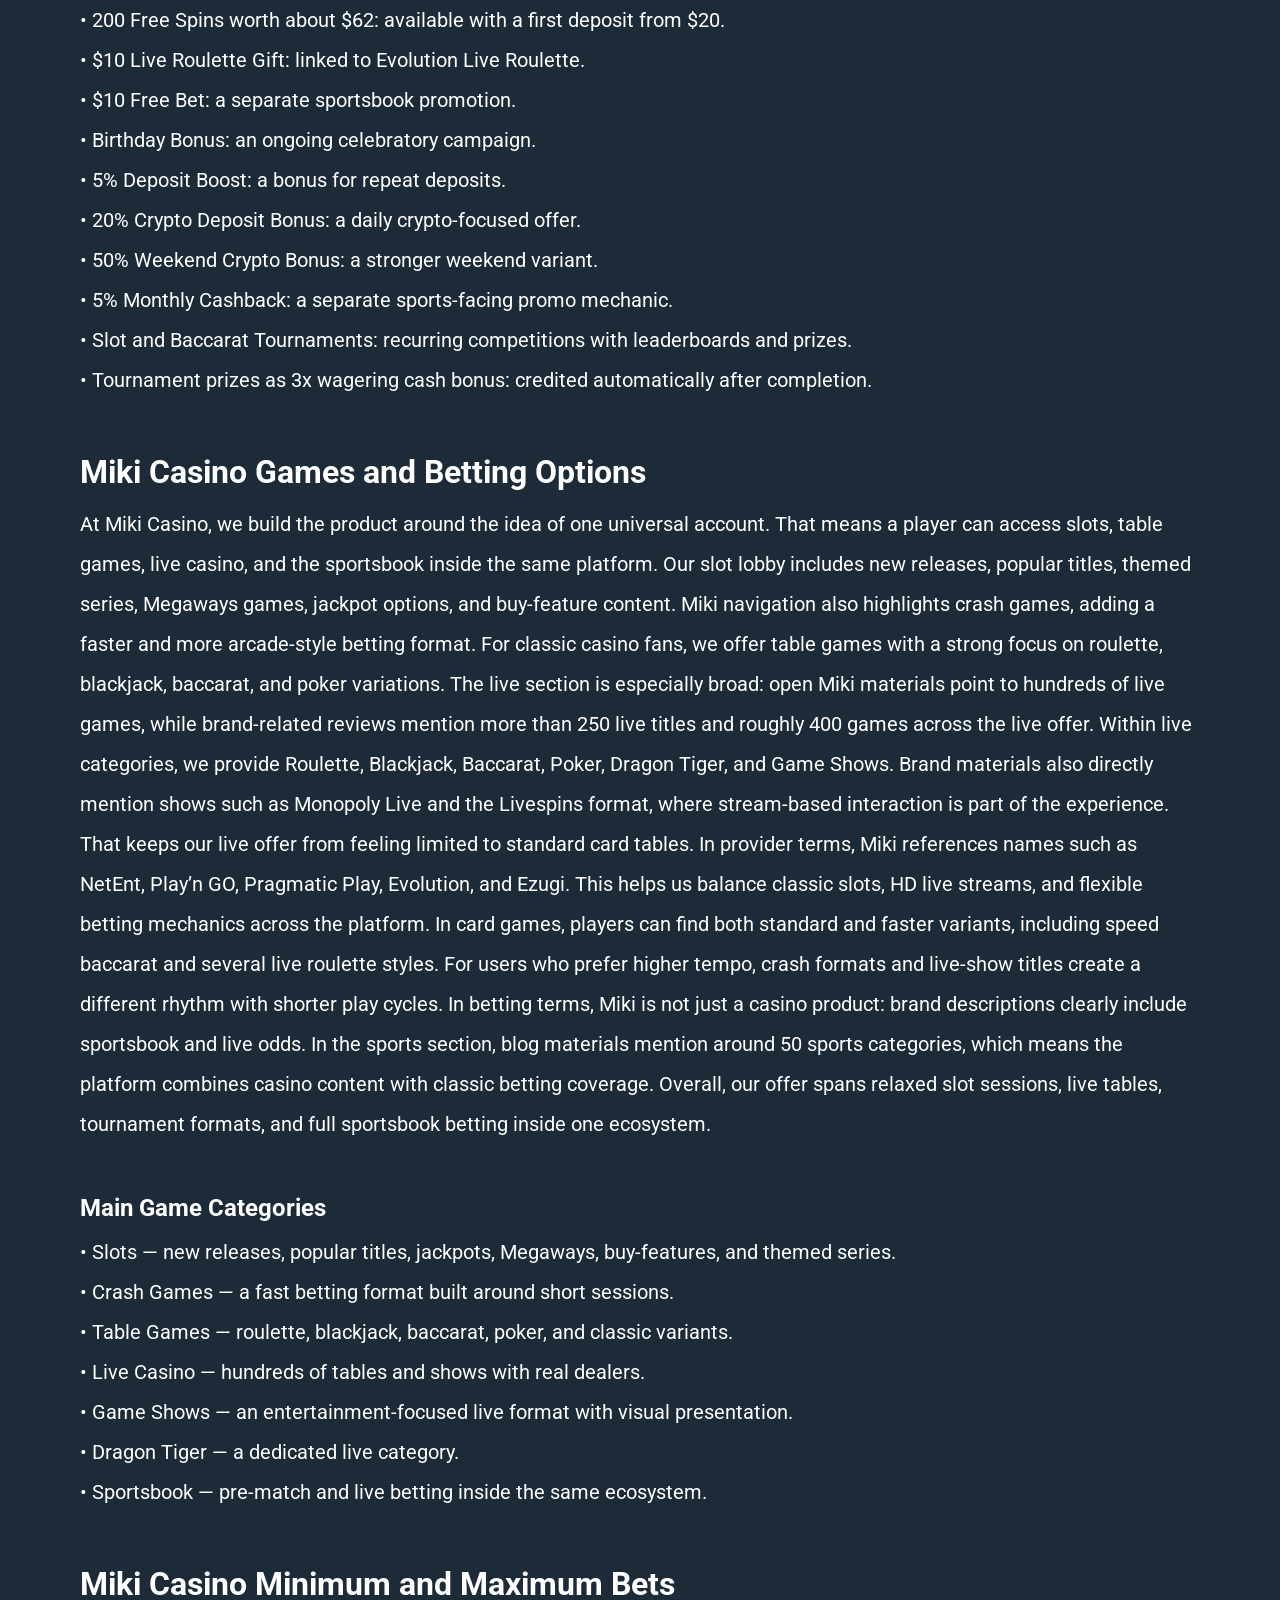
==== commit c740000d: "Site update" ====
--- a/index.html
+++ b/index.html
@@ -338,7 +338,7 @@
 
 <h3 style = "font-weight: bold;font-size: 32px;"> Miki Casino Visit Rules and Responsible Play </h3> <p> Welcome to Miki Casino: we provide access only to adult users who complete registration and agree to the active rules of use. Visiting our casino requires creating a personal account with accurate information. We expect every user to operate only their own profile and never share access with third parties. When using the platform, correct personal details matter because identity and address verification are part of our standard control process. We may request documents to confirm age, identity, and payment ownership. Visiting our casino also means following fair play rules, financial control procedures, and bonus conditions. We do not allow duplicate accounts, use of someone else’s cards, or attempts to bypass system restrictions. We also prohibit any interference with the site, abuse of promotions, use of tools for unfair advantage, or other fraudulent behavior. During play, gambling should be treated as entertainment rather than a source of income. We recommend setting a comfortable budget in advance and monitoring time spent on the platform. At the first sign of lost control, it is better to take a break and contact support for limits or self-exclusion. Our responsible play rules also stress that chasing losses is not the right approach. We encourage users to review betting history, deposit activity, and session time regularly. For additional account protection, only personal payment methods should be used, and login security should be monitored carefully. If gambling starts affecting mood, finances, or daily life, the right step is to pause and seek support. We aim to maintain a controlled and transparent environment where the rules of access are clear from day one. </p> <br> <h4 style = "font-weight: bold; font-size: 24px;"> Access Conditions </h4> <ul> <li>• Registration is required for full access to games and payments.</li> <li>• Only real, verifiable personal details should be used.</li> <li>• Financial operations may require KYC verification.</li> </ul><br> <h4 style = "font-weight: bold; font-size: 24px;"> What Is Not Allowed </h4> <ul> <li>• Duplicate accounts and use of third-party payment methods are prohibited.</li> <li>• Bypassing limits, bonus rules, or technical restrictions is not allowed.</li> <li>• Fraud, collusion, and unfair advantage are strictly forbidden.</li> </ul><br> <h4 style = "font-weight: bold; font-size: 24px;"> Responsible Play </h4> <ul> <li>• Gambling should be treated as entertainment only.</li> <li>• Budget, time, and session frequency should remain under control.</li> <li>• Breaks and self-exclusion can be requested when needed.</li> </ul><br> <h4 style = "font-weight: bold; font-size: 24px;"> Verification and Safety </h4> <ul> <li>• Identity and address documents may be requested.</li> <li>• Age and payment data are subject to verification.</li> <li>• Betting and transaction history can be used to monitor account activity.</li> </ul><br>
 
-<h3 style = "font-weight: bold;font-size: 32px;"> Miki Casino Deposits and Withdrawals </h3> <p> At Miki Casino, we aim to balance speed, method variety, and payment security. Our cashier is built around cards, bank transfers, e-wallets, cryptocurrency, and selected specialist services. Public brand materials also reference Skrill, Neteller, PayPal, Visa, Mastercard, Jeton Wallet, Jeton Cash, BT Vouchers, and MyCrypto. This gives users room to choose a payment route that fits their usual habits. Most deposits are credited almost instantly after confirmation. If funds do not appear right away, we recommend checking browser status, connection quality, payment details, and then contacting support if needed. Withdrawals are requested from the account area and then move through approval and review. According to the official FAQ, funds may arrive in as little as about 5 minutes after approval, although in some cases the process can extend to 5 business days depending on the bank and verification status. Crypto transactions and part of the e-wallet segment are typically the fastest. Cards and bank transfers usually require more time because of processing layers and banking cycles. For financial safety, we apply KYC checks for identity and address as well as ownership checks on payment data. This reduces the risk of disputed activity and helps protect accounts during larger payouts. Exact fees, method availability, and cashier limits may depend on the payment window and account version. Public Miki reviews most often mention high standard payout limits, while bonus-related winnings can be subject to a separate monthly cashout cap. Overall, our banking flow is designed around quick deposits, predictable processing, and verifiable security. </p> <br> <table style="width: 100%; border-collapse: collapse; margin: 20px auto; font-family: sans-serif; color: #ffffff;font-size:14px"> <thead> <tr style="background-color: #364759;"> <th style="border: 1px solid #ffffff; padding: 12px; text-align: left; color: #ffffff; font-weight: bold;">Method</th> <th style="border: 1px solid #ffffff; padding: 12px; text-align: left; color: #ffffff; font-weight: bold;">Deposit speed</th> <th style="border: 1px solid #ffffff; padding: 12px; text-align: left; color: #ffffff; font-weight: bold;">Payout after approval</th> </tr> </thead> <tbody> <tr > <td style="border: 1px solid #ffffff; padding: 10px;"><strong>Visa / Mastercard</strong></td> <td style="border: 1px solid #ffffff; padding: 10px;">Almost instant</td> <td style="border: 1px solid #ffffff; padding: 10px;">1–5 business days</td> </tr> <tr > <td style="border: 1px solid #ffffff; padding: 10px;"><strong>Skrill / Neteller / PayPal</strong></td> <td style="border: 1px solid #ffffff; padding: 10px;">Almost instant</td> <td style="border: 1px solid #ffffff; padding: 10px;">24–72 hours</td> </tr> <tr > <td style="border: 1px solid #ffffff; padding: 10px;"><strong>Bank Transfer</strong></td> <td style="border: 1px solid #ffffff; padding: 10px;">Instant to a few hours</td> <td style="border: 1px solid #ffffff; padding: 10px;">1–5 business days</td> </tr> <tr > <td style="border: 1px solid #ffffff; padding: 10px;"><strong>Cryptocurrency</strong></td> <td style="border: 1px solid #ffffff; padding: 10px;">Almost instant</td> <td style="border: 1px solid #ffffff; padding: 10px;">From 5 minutes to a few hours</td> </tr> <tr > <td style="border: 1px solid #ffffff; padding: 10px;"><strong>Jeton Wallet / Jeton Cash / BT Vouchers</strong></td> <td style="border: 1px solid #ffffff; padding: 10px;">Fast, usually instant</td> <td style="border: 1px solid #ffffff; padding: 10px;">A few hours to 72 hours</td> </tr> </tbody> </table> <br> <h4 style = "font-weight: bold; font-size: 24px;"> Minimum Withdrawal and Limits </h4> <ul> <li>• Minimum withdrawal: usually from $20, depending on the method.</li> <li>• Standard daily withdrawal limit: up to $10,000.</li> <li>• Standard monthly withdrawal limit: up to $100,000.</li> <li>• Bonus-play withdrawal cap: up to $20,000 per month.</li> </ul><br>
+<h3 style = "font-weight: bold;font-size: 32px;"> Miki Casino Deposits and Withdrawals </h3> <p> At Miki Casino, we aim to balance speed, method variety, and payment security. Our cashier is built around cards, bank transfers, e-wallets, cryptocurrency, and selected specialist services. Public brand materials also reference Skrill, Neteller, PayPal, Visa, Mastercard, Jeton Wallet, Jeton Cash, BT Vouchers, and MyCrypto. This gives users room to choose a payment route that fits their usual habits. Most deposits are credited almost instantly after confirmation. If funds do not appear right away, we recommend checking browser status, connection quality, payment details, and then contacting support if needed. Withdrawals are requested from the account area and then move through approval and review. According to the official FAQ, funds may arrive in as little as about 5 minutes after approval, although in some cases the process can extend to 5 business days depending on the bank and verification status. Crypto transactions and part of the e-wallet segment are typically the fastest. Cards and bank transfers usually require more time because of processing layers and banking cycles. For financial safety, we apply KYC checks for identity and address as well as ownership checks on payment data. This reduces the risk of disputed activity and helps protect accounts during larger payouts. Exact fees, method availability, and cashier limits may depend on the payment window and account version. Public Miki reviews most often mention high standard payout limits, while bonus-related winnings can be subject to a separate monthly cashout cap. Overall, our banking flow is designed around quick deposits, predictable processing, and verifiable security. </p> <br> <table style="width: 100%; border-collapse: collapse; margin: 20px auto; font-family: sans-serif; color: #ffffff;font-size:14px"> <thead> <tr style="background-color: #364759;"> <th style="border: 1px solid #ffffff; padding: 12px; text-align: left; color: #ffffff; font-weight: bold;">Method</th> <th style="border: 1px solid #ffffff; padding: 12px; text-align: left; color: #ffffff; font-weight: bold;">Deposit speed</th> <th style="border: 1px solid #ffffff; padding: 12px; text-align: left; color: #ffffff; font-weight: bold;">Payout after approval</th> </tr> </thead> <tbody> <tr > <td style="border: 1px solid #ffffff; padding: 10px;"><strong>Visa / Mastercard</strong></td> <td style="border: 1px solid #ffffff; padding: 10px;">Almost instant</td> <td style="border: 1px solid #ffffff; padding: 10px;">1–5 business days</td> </tr> <tr > <td style="border: 1px solid #ffffff; padding: 10px;"><strong>Skrill / Neteller / PayPal</strong></td> <td style="border: 1px solid #ffffff; padding: 10px;">Almost instant</td> <td style="border: 1px solid #ffffff; padding: 10px;">24–72 hours</td> </tr> <tr > <td style="border: 1px solid #ffffff; padding: 10px;"><strong>Bank Transfer</strong></td> <td style="border: 1px solid #ffffff; padding: 10px;">Instant to a few hours</td> <td style="border: 1px solid #ffffff; padding: 10px;">1–5 business days</td> </tr> <tr > <td style="border: 1px solid #ffffff; padding: 10px;"><strong>Crypto</strong></td> <td style="border: 1px solid #ffffff; padding: 10px;">Almost instant</td> <td style="border: 1px solid #ffffff; padding: 10px;">From 5 minutes to a few hours</td> </tr> <tr > <td style="border: 1px solid #ffffff; padding: 10px;"><strong>Jeton Wallet / Jeton Cash / BT Vouchers</strong></td> <td style="border: 1px solid #ffffff; padding: 10px;">Fast, usually instant</td> <td style="border: 1px solid #ffffff; padding: 10px;">A few hours to 72 hours</td> </tr> </tbody> </table> <br> <h4 style = "font-weight: bold; font-size: 24px;"> Minimum Withdrawal and Limits </h4> <ul> <li>• Minimum withdrawal: usually from $20, depending on the method.</li> <li>• Standard daily withdrawal limit: up to $10,000.</li> <li>• Standard monthly withdrawal limit: up to $100,000.</li> <li>• Bonus-play withdrawal cap: up to $20,000 per month.</li> </ul><br>
 
 <h3 style = "font-weight: bold;font-size: 32px;"> Miki Casino Customer Support </h3> <p> At Miki Casino, we treat support as a core part of the service rather than an extra feature. The main focus is live chat because it is built directly into the interface and positioned for quick access. This is the fastest way to reach us about login issues, bonuses, deposits, and technical errors. The official Miki FAQ states that customer support is available 24/7. We also provide an email support route, which is practical for verification requests, financial checks, and more complex account matters. Public-facing local pages reference both live chat and email support. Phone contact is not emphasized as the main public route, so in day-to-day use the fastest path is usually chat or email. This structure is typical for modern online casinos where response speed and written tracking both matter. Service quality is strengthened by a detailed FAQ covering registration, bonuses, deposits, withdrawals, interrupted rounds, and game safety. We also support multiple localized site versions, which makes communication more comfortable depending on the interface version being used. Miki materials specifically reference local-language support, and VIP pages mention native staff for some site versions. That means communication is not built only around generic scripts but also around localized assistance. For urgent issues involving access or balances, live chat is usually the most effective route. For documents and verification, email often works better because it supports attachments and detailed written context. If the matter is simple, the FAQ can often resolve it without waiting for an agent. Overall, Miki Casino support is structured around 24/7 availability, fast digital channels, and multilingual service logic. </p> <br> <h4 style = "font-weight: bold; font-size: 24px;"> Contact Channels </h4> <ul> <li>• Live chat is the main and fastest support route.</li> <li>• Email is useful for verification and finance-related cases.</li> <li>• Phone is not the primary public contact channel and may depend on the service version.</li> </ul><br> <h4 style = "font-weight: bold; font-size: 24px;"> Response Speed and Quality </h4> <ul> <li>• Live chat is available 24/7.</li> <li>• The FAQ covers most standard scenarios.</li> <li>• Email works well for detailed issues and attachments.</li> </ul><br> <h4 style = "font-weight: bold; font-size: 24px;"> Language Availability </h4> <ul> <li>• Miki runs several localized versions of the site.</li> <li>• Support adapts to the interface language.</li> <li>• Native staff is mentioned for selected versions.</li> </ul><br>
 </div>
